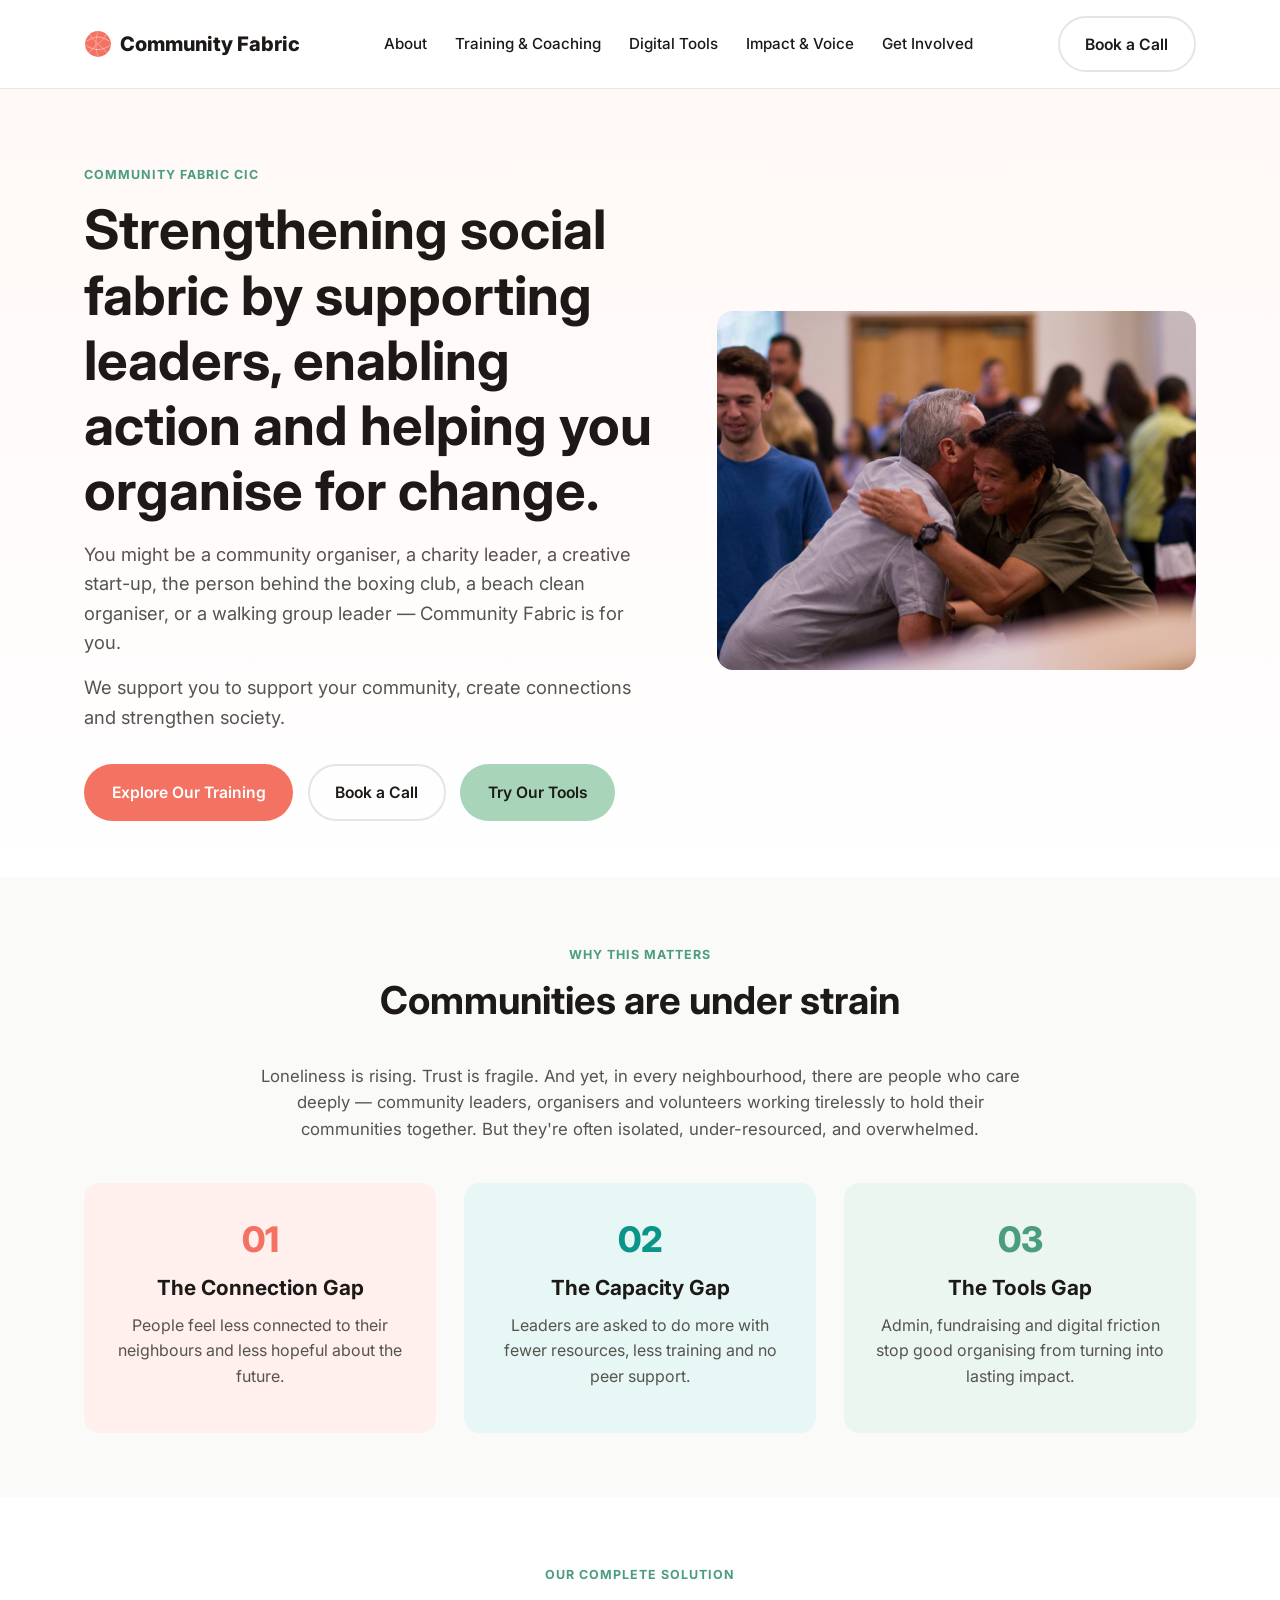
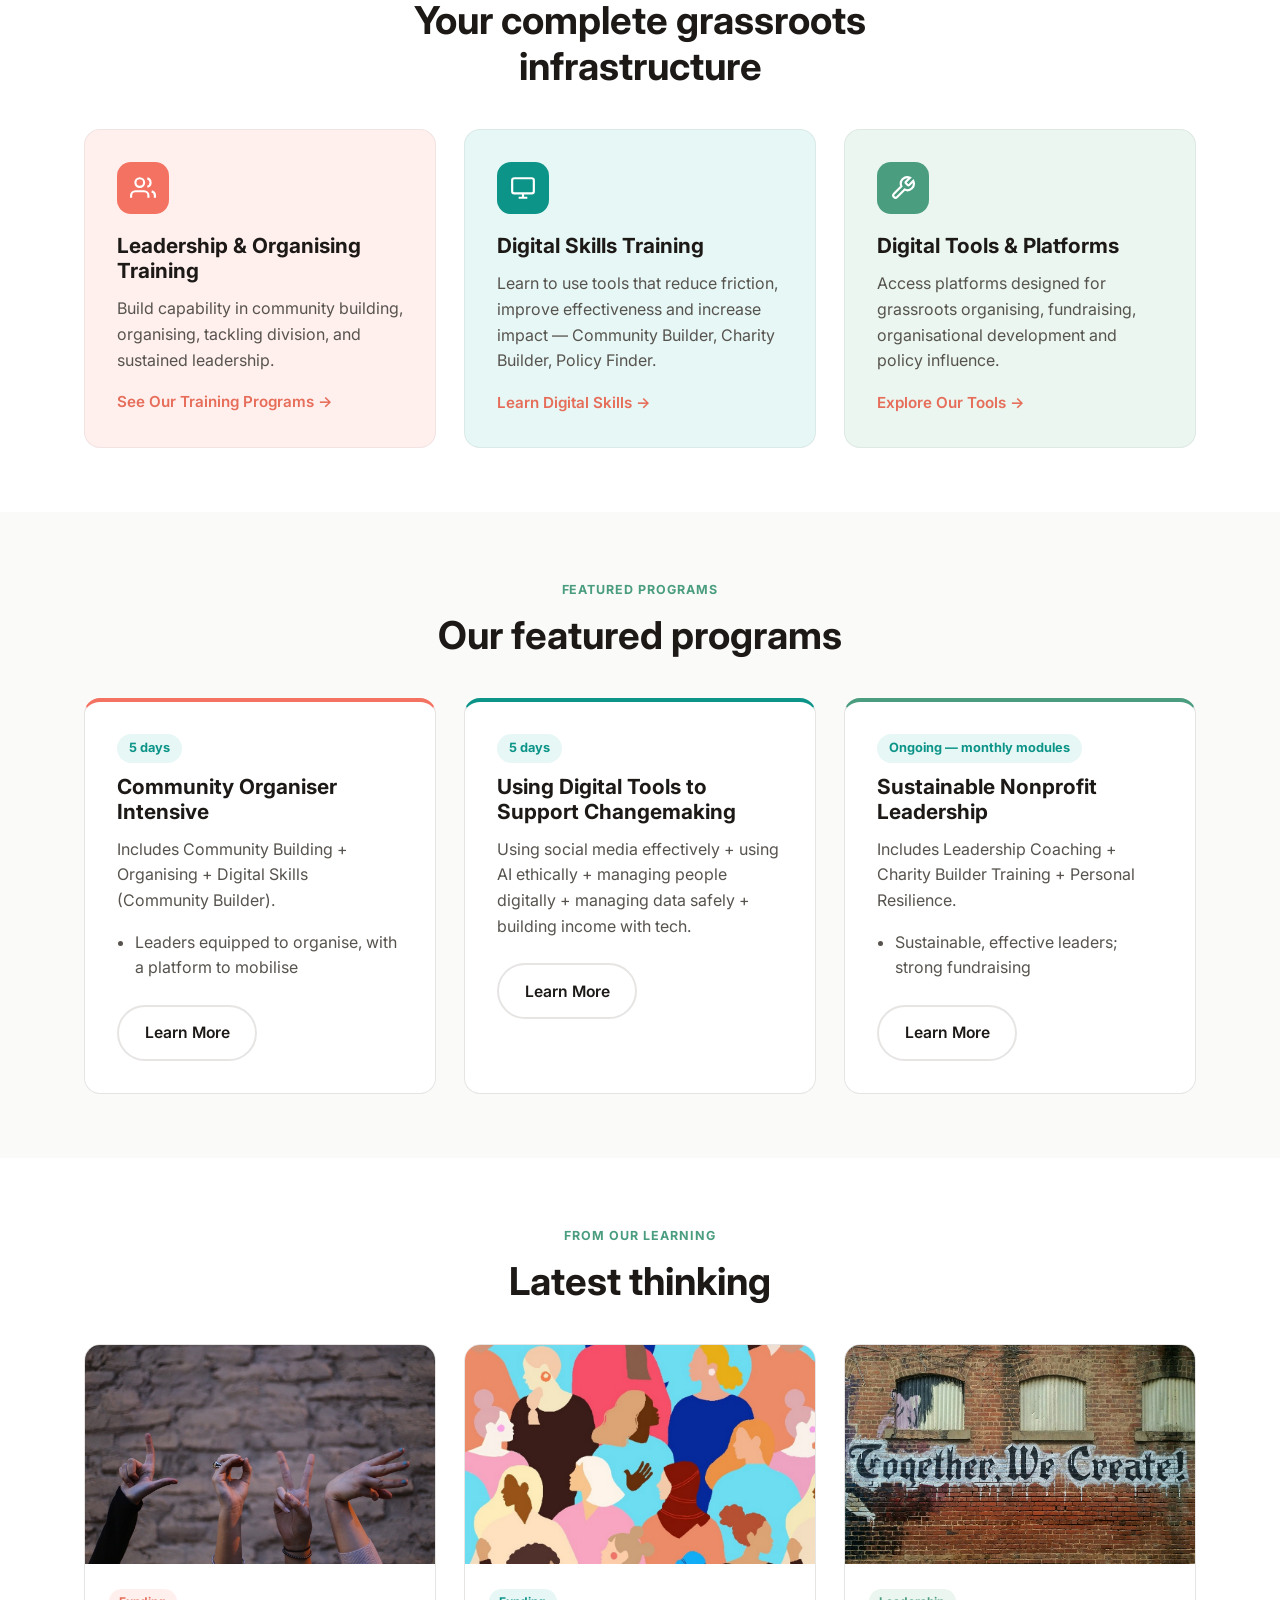
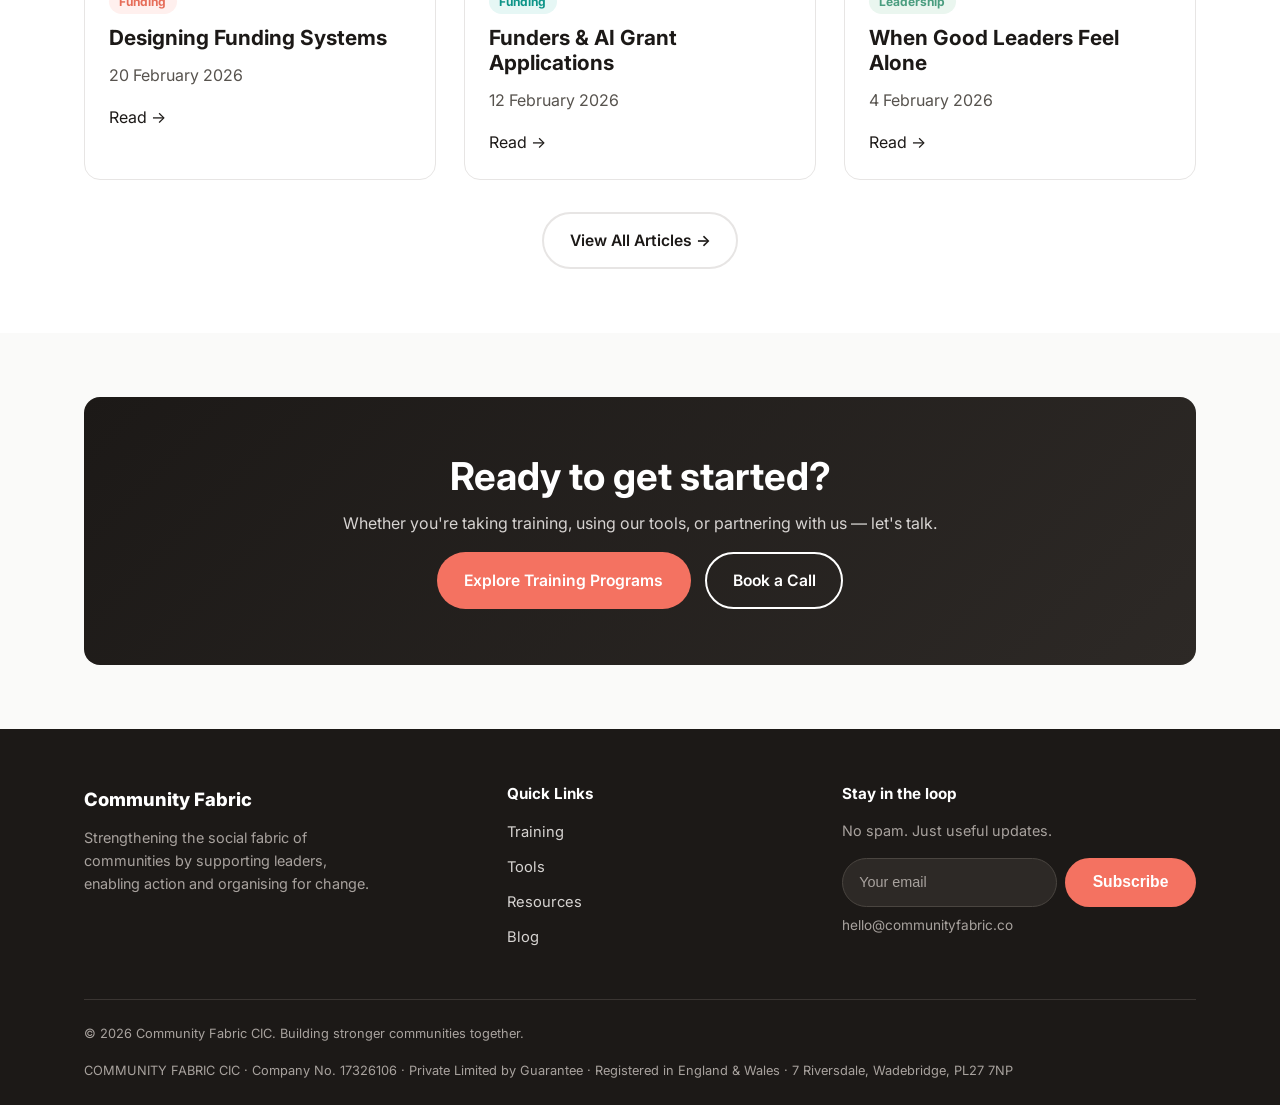
==== index.html @ 31de1415 "Address Jessie's feedback: colour, About page layout, correct CIC registration - Correct footer lega" ====
<!DOCTYPE html>
<html lang="en">
<head>
    <meta charset="UTF-8">
    <meta name="viewport" content="width=device-width, initial-scale=1.0">
    <title>Community Fabric CIC — Strengthening the Social Fabric of Communities</title>
    <meta name="description" content="Community Fabric CIC supports grassroots leaders through training, coaching, peer networks and digital tools — helping people organise, connect and lead lasting change.">
    <link rel="icon" type="image/png" href="favicon-96x96.png" sizes="96x96">
    <link rel="icon" type="image/svg+xml" href="favicon.svg">
    <link rel="apple-touch-icon" href="apple-touch-icon.png">
    <link rel="manifest" href="site.webmanifest">
    <link rel="preconnect" href="https://fonts.googleapis.com">
    <link href="https://fonts.googleapis.com/css2?family=Inter:wght@400;500;600;700;800&display=swap" rel="stylesheet">
    <link rel="stylesheet" href="styles.css">
</head>
<body>

<header class="site-header">
    <nav class="site-nav">
        <a href="index.html" class="logo"><img src="yarn-motif.svg" alt="" class="yarn-motif" style="width:28px;height:28px;">Community Fabric</a>
        <ul class="nav-links">
            <li><a href="about.html">About</a></li>
            <li><a href="training.html">Training &amp; Coaching</a></li>
            <li><a href="resources.html">Digital Tools</a></li>
            <li><a href="impact.html">Impact &amp; Voice</a></li>
            <li><a href="get-involved.html">Get Involved</a></li>
        </ul>
        <div class="nav-cta">
            <a href="get-involved.html#book-a-call" class="btn btn-secondary">Book a Call</a>
            <button class="hamburger" aria-label="Menu"><span></span><span></span><span></span></button>
        </div>
    </nav>
    <div class="mobile-menu">
        <a href="about.html">About</a>
        <a href="training.html">Training &amp; Coaching</a>
        <a href="resources.html">Digital Tools</a>
        <a href="impact.html">Impact &amp; Voice</a>
        <a href="get-involved.html">Get Involved</a>
        <a href="get-involved.html#book-a-call">Book a Call</a>
    </div>
</header>

<section class="hero">
    <div class="container hero-grid">
        <div>
            <span class="eyebrow">Community Fabric CIC</span>
            <h1>Strengthening social fabric by supporting leaders, enabling action and helping you organise for change.</h1>
            <p class="subhead">You might be a community organiser, a charity leader, a creative start-up, the person behind the boxing club, a beach clean organiser, or a walking group leader — Community Fabric is for you.</p>
            <p class="subhead">We support you to support your community, create connections and strengthen society.</p>
            <div class="cta-row mt-2">
                <a href="training.html" class="btn btn-primary">Explore Our Training</a>
                <a href="get-involved.html#book-a-call" class="btn btn-secondary">Book a Call</a>
                <a href="resources.html" class="btn btn-tertiary">Try Our Tools</a>
            </div>
        </div>
        <div class="hero-media">
            <img src="hero1.jpg" alt="Community leaders working together">
        </div>
    </div>
</section>

<section class="bg-tint">
    <div class="container">
        <div class="section-head">
            <span class="eyebrow">Why This Matters</span>
            <h2>Communities are under strain</h2>
        </div>
        <p style="max-width:70ch;margin:0 auto 2.5rem;text-align:center;font-size:1.05rem;">Loneliness is rising. Trust is fragile. And yet, in every neighbourhood, there are people who care deeply — community leaders, organisers and volunteers working tirelessly to hold their communities together. But they're often isolated, under-resourced, and overwhelmed.</p>
        <div class="grid-3">
            <div class="gap-card">
                <div class="gap-number">01</div>
                <h3>The Connection Gap</h3>
                <p>People feel less connected to their neighbours and less hopeful about the future.</p>
            </div>
            <div class="gap-card">
                <div class="gap-number">02</div>
                <h3>The Capacity Gap</h3>
                <p>Leaders are asked to do more with fewer resources, less training and no peer support.</p>
            </div>
            <div class="gap-card">
                <div class="gap-number">03</div>
                <h3>The Tools Gap</h3>
                <p>Admin, fundraising and digital friction stop good organising from turning into lasting impact.</p>
            </div>
        </div>
    </div>
</section>

<section>
    <div class="container">
        <div class="section-head">
            <span class="eyebrow">Our Complete Solution</span>
            <h2>Your complete grassroots infrastructure</h2>
        </div>
        <div class="grid-3">
            <a href="training.html" class="card">
                <div class="icon-badge coral">
                    <svg width="26" height="26" viewBox="0 0 24 24" fill="none" stroke="currentColor" stroke-width="2"><path d="M17 21v-2a4 4 0 0 0-4-4H5a4 4 0 0 0-4 4v2"/><circle cx="9" cy="7" r="4"/><path d="M23 21v-2a4 4 0 0 0-3-3.87"/><path d="M16 3.13a4 4 0 0 1 0 7.75"/></svg>
                </div>
                <h3>Leadership &amp; Organising Training</h3>
                <p>Build capability in community building, organising, tackling division, and sustained leadership.</p>
                <span class="card-link">See Our Training Programs →</span>
            </a>
            <a href="training.html#digital-skills" class="card">
                <div class="icon-badge teal">
                    <svg width="26" height="26" viewBox="0 0 24 24" fill="none" stroke="currentColor" stroke-width="2"><rect x="2" y="3" width="20" height="14" rx="2"/><path d="M8 21h8M12 17v4"/></svg>
                </div>
                <h3>Digital Skills Training</h3>
                <p>Learn to use tools that reduce friction, improve effectiveness and increase impact — Community Builder, Charity Builder, Policy Finder.</p>
                <span class="card-link">Learn Digital Skills →</span>
            </a>
            <a href="resources.html" class="card">
                <div class="icon-badge sage">
                    <svg width="26" height="26" viewBox="0 0 24 24" fill="none" stroke="currentColor" stroke-width="2"><path d="M14.7 6.3a1 1 0 0 0 0 1.4l1.6 1.6a1 1 0 0 0 1.4 0l3.77-3.77a6 6 0 0 1-7.94 7.94l-6.91 6.91a2.12 2.12 0 0 1-3-3l6.91-6.91a6 6 0 0 1 7.94-7.94l-3.76 3.76z"/></svg>
                </div>
                <h3>Digital Tools &amp; Platforms</h3>
                <p>Access platforms designed for grassroots organising, fundraising, organisational development and policy influence.</p>
                <span class="card-link">Explore Our Tools →</span>
            </a>
        </div>
    </div>
</section>

<section class="bg-tint">
    <div class="container">
        <div class="section-head">
            <span class="eyebrow">Featured Programs</span>
            <h2>Our featured programs</h2>
        </div>
        <div class="grid-3">
            <div class="program-card">
                <span class="duration">5 days</span>
                <h3>Community Organiser Intensive</h3>
                <p>Includes Community Building + Organising + Digital Skills (Community Builder).</p>
                <ul>
                    <li>Leaders equipped to organise, with a platform to mobilise</li>
                </ul>
                <a href="training.html" class="btn btn-secondary" style="margin-top:0.5rem;">Learn More</a>
            </div>
            <div class="program-card">
                <span class="duration">5 days</span>
                <h3>Using Digital Tools to Support Changemaking</h3>
                <p>Using social media effectively + using AI ethically + managing people digitally + managing data safely + building income with tech.</p>
                <a href="training.html#digital-skills" class="btn btn-secondary" style="margin-top:0.5rem;">Learn More</a>
            </div>
            <div class="program-card">
                <span class="duration">Ongoing — monthly modules</span>
                <h3>Sustainable Nonprofit Leadership</h3>
                <p>Includes Leadership Coaching + Charity Builder Training + Personal Resilience.</p>
                <ul>
                    <li>Sustainable, effective leaders; strong fundraising</li>
                </ul>
                <a href="training.html" class="btn btn-secondary" style="margin-top:0.5rem;">Learn More</a>
            </div>
        </div>
    </div>
</section>

<section>
    <div class="container">
        <div class="section-head">
            <span class="eyebrow">From Our Learning</span>
            <h2>Latest thinking</h2>
        </div>
        <div class="grid-3" id="latest-posts">
            <a href="blog/designing-funding-systems.html" class="post-card">
                <div class="post-card-thumb"><img src="comm10.jpg" alt=""></div>
                <div class="post-card-body">
                    <span class="post-card-tag">Funding</span>
                    <h3>Designing Funding Systems</h3>
                    <p>20 February 2026</p>
                    <span class="card-link">Read →</span>
                </div>
            </a>
            <a href="blog/funders-ai-grant-applications.html" class="post-card">
                <div class="post-card-thumb"><img src="comm9.jpg" alt=""></div>
                <div class="post-card-body">
                    <span class="post-card-tag teal">Funding</span>
                    <h3>Funders &amp; AI Grant Applications</h3>
                    <p>12 February 2026</p>
                    <span class="card-link">Read →</span>
                </div>
            </a>
            <a href="blog/when-good-leaders-feel-alone.html" class="post-card">
                <div class="post-card-thumb"><img src="comm7.jpg" alt=""></div>
                <div class="post-card-body">
                    <span class="post-card-tag sage">Leadership</span>
                    <h3>When Good Leaders Feel Alone</h3>
                    <p>4 February 2026</p>
                    <span class="card-link">Read →</span>
                </div>
            </a>
        </div>
        <div class="text-center mt-2">
            <a href="blog.html" class="btn btn-secondary">View All Articles →</a>
        </div>
    </div>
</section>

<section class="bg-tint">
    <div class="container">
        <div class="cta-banner">
            <h2>Ready to get started?</h2>
            <p>Whether you're taking training, using our tools, or partnering with us — let's talk.</p>
            <div class="cta-row">
                <a href="training.html" class="btn btn-primary">Explore Training Programs</a>
                <a href="get-involved.html#book-a-call" class="btn btn-secondary" style="border-color:#fff;color:#fff;">Book a Call</a>
            </div>
        </div>
    </div>
</section>

<footer class="site-footer">
    <div class="container">
        <div class="footer-grid">
            <div>
                <div class="footer-logo">Community Fabric</div>
                <p style="color:#a8a29e;font-size:0.9rem;max-width:32ch;">Strengthening the social fabric of communities by supporting leaders, enabling action and organising for change.</p>
            </div>
            <div>
                <h4>Quick Links</h4>
                <ul>
                    <li><a href="training.html">Training</a></li>
                    <li><a href="resources.html">Tools</a></li>
                    <li><a href="resources.html#guides">Resources</a></li>
                    <li><a href="blog.html">Blog</a></li>
                </ul>
            </div>
            <div>
                <h4>Stay in the loop</h4>
                <p style="color:#a8a29e;font-size:0.9rem;">No spam. Just useful updates.</p>
                <form class="newsletter-form" action="https://formspree.io/f/mpqjjjvd" method="POST">
                    <input type="email" name="email" placeholder="Your email" required>
                    <button type="submit" class="btn btn-primary">Subscribe</button>
                </form>
                <p class="form-success">Thanks — you're on the list.</p>
                <p style="color:#a8a29e;font-size:0.85rem;">hello@communityfabric.co</p>
            </div>
        </div>
        <div class="footer-bottom">
            <span>© 2026 Community Fabric CIC. Building stronger communities together.</span>
            <span>COMMUNITY FABRIC CIC · Company No. 17326106 · Private Limited by Guarantee · Registered in England &amp; Wales · 7 Riversdale, Wadebridge, PL27 7NP</span>
        </div>
    </div>
</footer>

<script src="site.js"></script>
</body>
</html>
---- styles.css ----
/* Community Fabric CIC — shared design system */

:root {
    --coral: #F47261;
    --coral-dark: #e66d59;
    --sage-green: #a8d5ba;
    --sage-dark: #4a9d7f;
    --teal: #0d9488;
    --stone-50: #fafaf9;
    --stone-200: #e7e5e4;
    --stone-600: #57534e;
    --stone-900: #1c1917;

    --font-heading: 'Inter', -apple-system, BlinkMacSystemFont, sans-serif;
    --font-body: 'Inter', -apple-system, BlinkMacSystemFont, sans-serif;

    --container-width: 1160px;
    --radius: 16px;
    --radius-sm: 10px;
}

* { box-sizing: border-box; }

html { scroll-behavior: smooth; overflow-x: hidden; width: 100%; }

body {
    margin: 0;
    font-family: var(--font-body);
    color: var(--stone-900);
    background: #ffffff;
    line-height: 1.6;
    font-size: 1rem;
    -webkit-font-smoothing: antialiased;
    overflow-x: hidden;
    width: 100%;
}

h1, h2, h3, h4 {
    font-family: var(--font-heading);
    line-height: 1.2;
    margin: 0 0 0.75rem;
    font-weight: 700;
}

h1 { font-size: clamp(2.2rem, 5vw, 3.4rem); }
h2 { font-size: clamp(1.7rem, 3.5vw, 2.4rem); }
h3 { font-size: 1.3rem; }

p { margin: 0 0 1rem; color: var(--stone-600); }

a { color: var(--coral-dark); }

img { max-width: 100%; display: block; }

.container {
    max-width: var(--container-width);
    margin: 0 auto;
    padding: 0 1.5rem;
}

.eyebrow {
    display: inline-block;
    text-transform: uppercase;
    letter-spacing: 0.08em;
    font-size: 0.78rem;
    font-weight: 700;
    color: var(--sage-dark);
    margin-bottom: 0.75rem;
}

/* Buttons */
.btn {
    display: inline-flex;
    align-items: center;
    justify-content: center;
    gap: 0.4rem;
    padding: 0.85rem 1.6rem;
    border-radius: 9999px;
    font-weight: 600;
    font-size: 0.98rem;
    text-decoration: none;
    border: 2px solid transparent;
    cursor: pointer;
    transition: transform 0.15s ease, box-shadow 0.15s ease, background 0.15s ease;
}
.btn:hover { transform: translateY(-1px); }
.btn-primary { background: var(--coral); color: #fff; }
.btn-primary:hover { background: var(--coral-dark); }
.btn-secondary { background: transparent; color: var(--stone-900); border-color: var(--stone-200); }
.btn-secondary:hover { border-color: var(--stone-900); }
.btn-tertiary { background: var(--sage-green); color: var(--stone-900); }
.btn-tertiary:hover { background: var(--sage-dark); color: #fff; }
.cta-row { display: flex; flex-wrap: wrap; gap: 0.9rem; }

/* Nav */
header.site-header {
    position: sticky;
    top: 0;
    z-index: 100;
    background: rgba(255,255,255,0.92);
    backdrop-filter: blur(8px);
    border-bottom: 1px solid var(--stone-200);
}
nav.site-nav {
    max-width: var(--container-width);
    margin: 0 auto;
    padding: 1rem 1.5rem;
    display: flex;
    align-items: center;
    justify-content: space-between;
    gap: 1rem;
}
.logo {
    font-weight: 800;
    font-size: 1.25rem;
    text-decoration: none;
    color: var(--stone-900);
    display: flex;
    align-items: center;
    gap: 0.5rem;
}
.logo .yarn-dot { color: var(--coral); }
.nav-links {
    list-style: none;
    display: flex;
    align-items: center;
    gap: 1.75rem;
    margin: 0;
    padding: 0;
}
.nav-links a {
    color: var(--stone-900);
    text-decoration: none;
    font-weight: 500;
    font-size: 0.95rem;
}
.nav-links a:hover, .nav-links a.active { color: var(--coral-dark); }
.nav-cta { display: flex; align-items: center; gap: 0.75rem; }
.hamburger {
    display: none;
    flex-direction: column;
    gap: 4px;
    background: none;
    border: none;
    cursor: pointer;
    padding: 0.4rem;
}
.hamburger span { width: 22px; height: 2px; background: var(--stone-900); border-radius: 2px; }

.mobile-menu {
    display: none;
    flex-direction: column;
    gap: 0.25rem;
    padding: 0.5rem 1.5rem 1.25rem;
    border-top: 1px solid var(--stone-200);
}
.mobile-menu a {
    color: var(--stone-900);
    text-decoration: none;
    font-weight: 500;
    padding: 0.7rem 0;
    border-bottom: 1px solid var(--stone-200);
}
.mobile-menu.open { display: flex; }

@media (max-width: 860px) {
    .nav-links, .nav-cta .btn-secondary { display: none; }
    .hamburger { display: flex; }
}

/* Hero */
.hero {
    padding: 4.5rem 0 3.5rem;
    background: linear-gradient(180deg, #fff8f6 0%, #ffffff 100%);
    position: relative;
    overflow: hidden;
}
.hero-grid {
    display: grid;
    grid-template-columns: 1.1fr 0.9fr;
    gap: 3rem;
    align-items: center;
}
.hero h1 { margin-bottom: 1rem; }
.hero .subhead { font-size: 1.15rem; max-width: 46ch; }
.hero-media {
    position: relative;
    border-radius: var(--radius);
    overflow: hidden;
    aspect-ratio: 4/3;
}
.hero-media img { width: 100%; height: 100%; object-fit: cover; }

@media (max-width: 900px) {
    .hero-grid { grid-template-columns: 1fr; }
    .hero-media { order: -1; }
}

/* Yarn motif (stand-in illustration until a real logo asset is supplied) */
.yarn-motif {
    width: 56px;
    height: 56px;
    flex-shrink: 0;
}
.yarn-divider {
    display: flex;
    justify-content: center;
    margin: 0.5rem 0 2rem;
    opacity: 0.6;
}

/* Section rhythm */
section { padding: 4rem 0; }
.section-head { max-width: 640px; margin: 0 auto 2.5rem; text-align: center; }
.section-head.left { margin: 0 0 2.5rem; text-align: left; }
.bg-tint { background: var(--stone-50); }

/* Card grids */
.grid-3 {
    display: grid;
    grid-template-columns: repeat(3, 1fr);
    gap: 1.75rem;
}
@media (max-width: 860px) {
    .grid-3 { grid-template-columns: 1fr; }
}

.card {
    background: #fff;
    border: 1px solid rgba(28,25,23,0.06);
    border-radius: var(--radius);
    padding: 2rem;
    text-decoration: none;
    color: inherit;
    display: block;
    transition: box-shadow 0.15s ease, transform 0.15s ease;
}
.card:hover { box-shadow: 0 12px 30px rgba(28,25,23,0.1); transform: translateY(-2px); }
.card:nth-child(3n+1) { background: #fff0ee; }
.card:nth-child(3n+2) { background: #e6f7f5; }
.card:nth-child(3n) { background: #eaf6ef; }
.card .icon-badge {
    width: 52px;
    height: 52px;
    border-radius: 14px;
    display: flex;
    align-items: center;
    justify-content: center;
    margin-bottom: 1.25rem;
}
.card .card-link { color: var(--coral-dark); font-weight: 600; font-size: 0.95rem; }

.icon-badge.coral { background: var(--coral); color: #fff; }
.icon-badge.teal { background: var(--teal); color: #fff; }
.icon-badge.sage { background: var(--sage-dark); color: #fff; }

/* Problem statement gaps */
.gap-card {
    text-align: center;
    padding: 1.75rem 1.5rem;
    border-radius: var(--radius);
}
.gap-card:nth-child(3n+1) { background: #fff0ee; }
.gap-card:nth-child(3n+2) { background: #e6f7f5; }
.gap-card:nth-child(3n) { background: #eaf6ef; }
.gap-card .gap-number {
    font-family: var(--font-heading);
    font-size: 2.2rem;
    font-weight: 800;
    color: var(--coral);
    margin-bottom: 0.5rem;
}
.gap-card:nth-child(3n+2) .gap-number { color: var(--teal); }
.gap-card:nth-child(3n) .gap-number { color: var(--sage-dark); }

/* Program cards */
.program-card {
    background: #fff;
    border-radius: var(--radius);
    padding: 2rem;
    border: 1px solid var(--stone-200);
    border-top: 4px solid var(--coral);
}
.program-card:nth-child(3n+2) { border-top-color: var(--teal); }
.program-card:nth-child(3n) { border-top-color: var(--sage-dark); }
.program-card .duration {
    display: inline-block;
    font-size: 0.8rem;
    font-weight: 700;
    color: var(--teal);
    background: #e6f7f5;
    padding: 0.25rem 0.75rem;
    border-radius: 9999px;
    margin-bottom: 0.75rem;
}
.program-card ul { padding-left: 1.1rem; color: var(--stone-600); }

/* Blog cards */
.post-card {
    display: block;
    text-decoration: none;
    color: inherit;
    border-radius: var(--radius);
    overflow: hidden;
    border: 1px solid var(--stone-200);
    background: #fff;
}
.post-card-thumb { aspect-ratio: 16/10; overflow: hidden; }
.post-card-thumb img { width: 100%; height: 100%; object-fit: cover; }
.post-card-body { padding: 1.5rem; }
.post-card-tag {
    display: inline-block;
    font-size: 0.75rem;
    font-weight: 700;
    padding: 0.2rem 0.65rem;
    border-radius: 9999px;
    margin-bottom: 0.75rem;
    background: #fff0ee;
    color: var(--coral-dark);
}
.post-card-tag.teal { background: #e6f7f5; color: var(--teal); }
.post-card-tag.sage { background: #eaf6ef; color: var(--sage-dark); }
.post-card-meta { font-size: 0.85rem; color: var(--stone-600); margin-top: 1rem; }

/* CTA banner */
.cta-banner {
    background: linear-gradient(135deg, var(--stone-900), #2d2926);
    color: #fff;
    border-radius: var(--radius);
    padding: 3.5rem 2.5rem;
    text-align: center;
}
.cta-banner h2 { color: #fff; }
.cta-banner p { color: #d6d3d1; }
.cta-banner .cta-row { justify-content: center; }

/* Footer */
footer.site-footer {
    background: var(--stone-900);
    color: #d6d3d1;
    padding: 3.5rem 0 1.5rem;
}
.footer-grid {
    display: grid;
    grid-template-columns: 1.3fr 1fr 1.2fr;
    gap: 2.5rem;
    padding-bottom: 2.5rem;
    border-bottom: 1px solid #3a3532;
}
.footer-grid h4 { color: #fff; font-size: 0.95rem; margin-bottom: 1rem; }
.footer-grid ul { list-style: none; padding: 0; margin: 0; }
.footer-grid li { margin-bottom: 0.6rem; }
.footer-grid a { color: #d6d3d1; text-decoration: none; font-size: 0.92rem; }
.footer-grid a:hover { color: #fff; }
.footer-logo { font-weight: 800; font-size: 1.15rem; color: #fff; margin-bottom: 0.75rem; }
.newsletter-form { display: flex; flex-wrap: wrap; gap: 0.5rem; margin: 1rem 0 0.5rem; }
.newsletter-form input {
    flex: 1 1 160px;
    min-width: 0;
    padding: 0.7rem 1rem;
    border-radius: 9999px;
    border: 1px solid #4a4540;
    background: #2d2926;
    color: #fff;
    font-size: 0.9rem;
}
.newsletter-form button { flex-shrink: 0; }
.newsletter-form input::placeholder { color: #a8a29e; }
.newsletter-note { font-size: 0.8rem; color: #a8a29e; }
.footer-bottom {
    padding-top: 1.5rem;
    display: flex;
    flex-wrap: wrap;
    justify-content: space-between;
    gap: 1rem;
    font-size: 0.8rem;
    color: #a8a29e;
}
@media (max-width: 760px) {
    .footer-grid { grid-template-columns: 1fr; }
}

/* Coming soon */
.coming-soon-badge {
    display: inline-block;
    font-size: 0.75rem;
    font-weight: 700;
    text-transform: uppercase;
    letter-spacing: 0.05em;
    background: var(--stone-200);
    color: var(--stone-600);
    padding: 0.3rem 0.75rem;
    border-radius: 9999px;
    margin-bottom: 1rem;
}

/* Forms */
.form-field { margin-bottom: 1rem; }
.form-field label { display: block; font-weight: 600; margin-bottom: 0.4rem; font-size: 0.9rem; }
.form-field input, .form-field textarea {
    width: 100%;
    padding: 0.8rem 1rem;
    border-radius: var(--radius-sm);
    border: 1px solid var(--stone-200);
    font-family: var(--font-body);
    font-size: 1rem;
}
.form-field textarea { min-height: 140px; resize: vertical; }
.form-success { display: none; color: var(--sage-dark); font-weight: 600; }

/* Avatar placeholder (used when no real photo exists yet) */
.avatar-placeholder {
    width: 100%;
    aspect-ratio: 1;
    border-radius: 50%;
    display: flex;
    align-items: center;
    justify-content: center;
    font-family: var(--font-heading);
    font-weight: 800;
    font-size: 2.5rem;
    color: #fff;
    background: linear-gradient(135deg, var(--sage-dark), var(--teal));
}

.team-photo, .avatar-placeholder { width: 140px; height: 140px; margin: 0 auto 1.25rem; }
.team-photo img { width: 100%; height: 100%; object-fit: cover; border-radius: 50%; }
.team-card { text-align: center; }

/* Flip values cards (reused from prior about page) */
.flip-card { perspective: 1000px; height: 100px; cursor: pointer; }
.flip-card-inner {
    position: relative;
    width: 100%;
    height: 100%;
    transition: transform 0.5s;
    transform-style: preserve-3d;
}
.flip-card.flipped .flip-card-inner { transform: rotateY(180deg); }
.flip-card-front, .flip-card-back {
    position: absolute;
    inset: 0;
    backface-visibility: hidden;
    border-radius: var(--radius);
    display: flex;
    align-items: center;
    justify-content: center;
    text-align: center;
    padding: 1.25rem;
}
.flip-card-front { border: 1px solid rgba(28,25,23,0.06); box-shadow: 0 2px 10px rgba(28,25,23,0.06); font-weight: 700; font-size: 1.15rem; color: var(--stone-900); }
.flip-card-back { color: #fff; transform: rotateY(180deg); font-size: 0.9rem; }

.flip-card:nth-child(3n+1) .flip-card-front { background: #fff0ee; }
.flip-card:nth-child(3n+1) .flip-card-back { background: var(--coral); }
.flip-card:nth-child(3n+2) .flip-card-front { background: #e6f7f5; }
.flip-card:nth-child(3n+2) .flip-card-back { background: var(--teal); }
.flip-card:nth-child(3n) .flip-card-front { background: #eaf6ef; }
.flip-card:nth-child(3n) .flip-card-back { background: var(--sage-dark); }

.breadcrumb { font-size: 0.85rem; color: var(--stone-600); margin-bottom: 1rem; }
.breadcrumb a { color: var(--stone-600); }

/* Utility */
.text-center { text-align: center; }
.mt-2 { margin-top: 2rem; }
.small-note { font-size: 0.85rem; color: var(--stone-600); }
.section-compact { padding: 2.5rem 0; }
.text-block { max-width: 700px; margin: 0; }
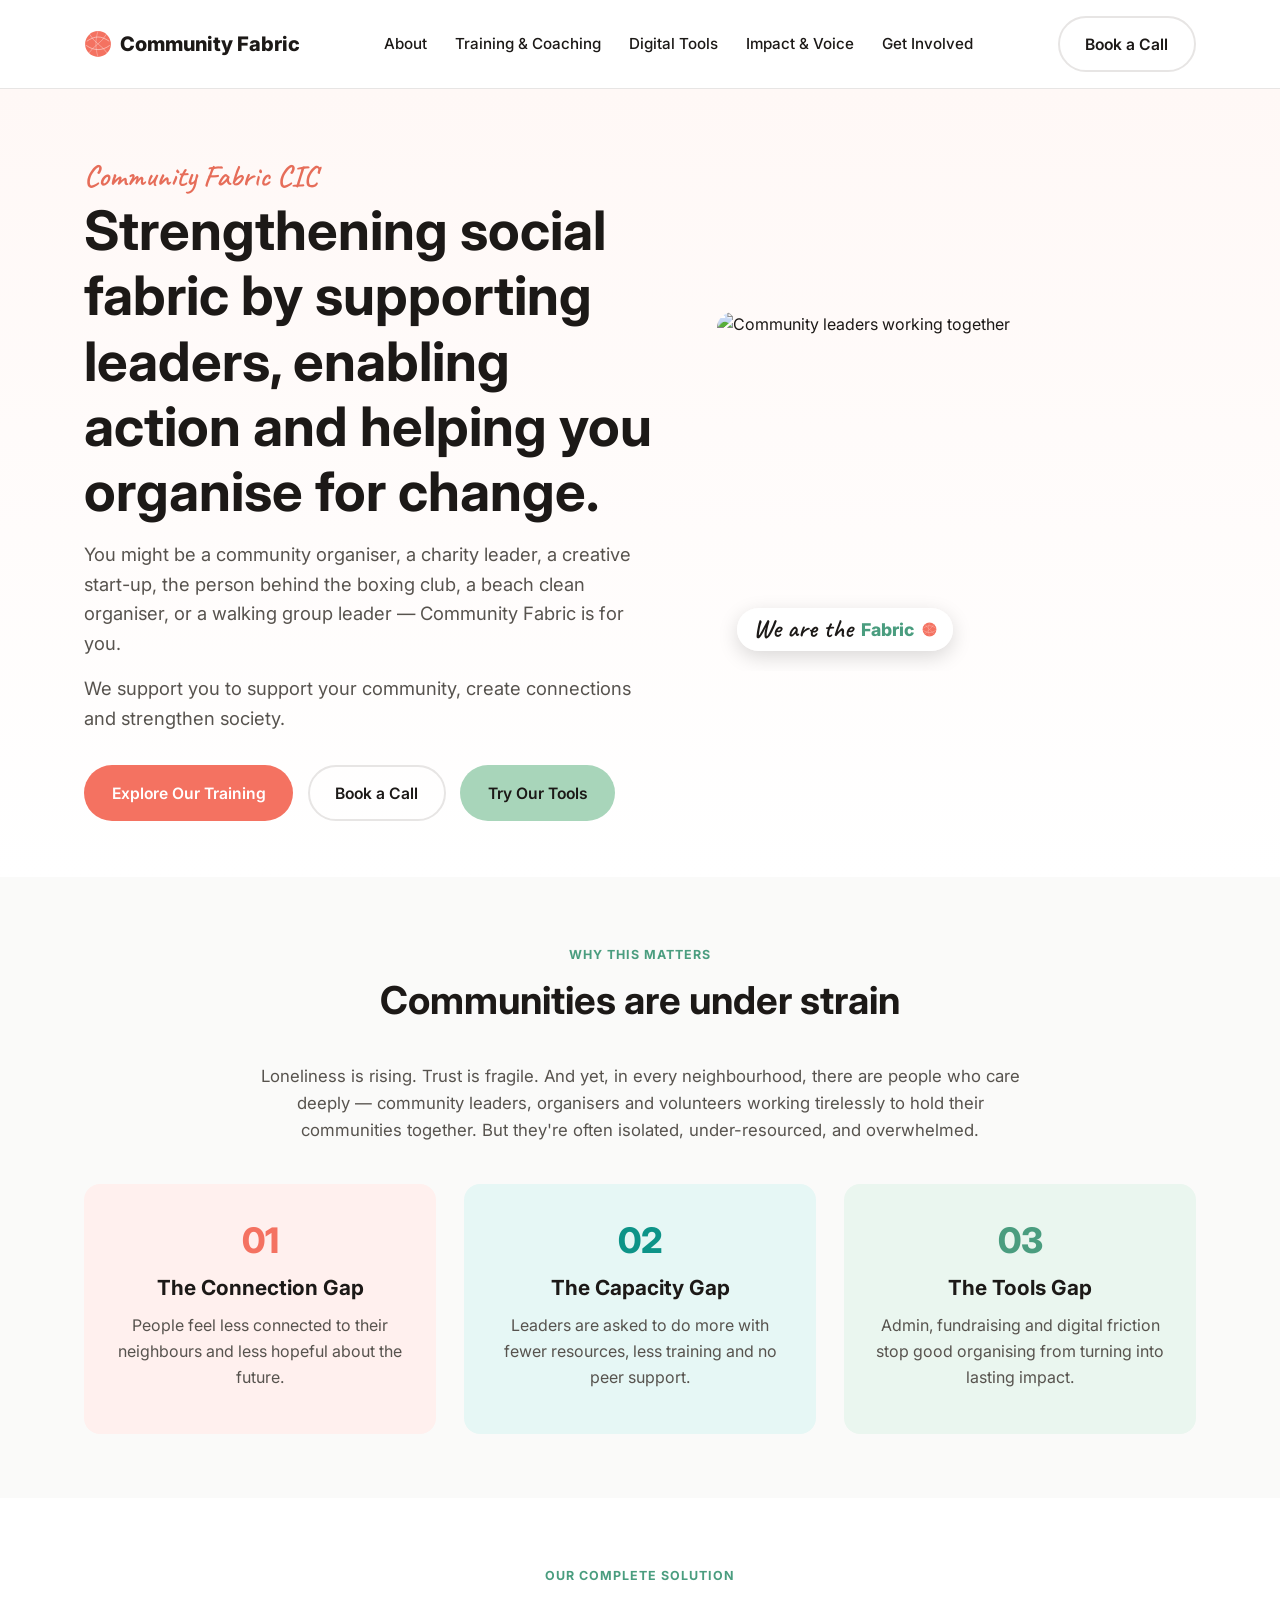
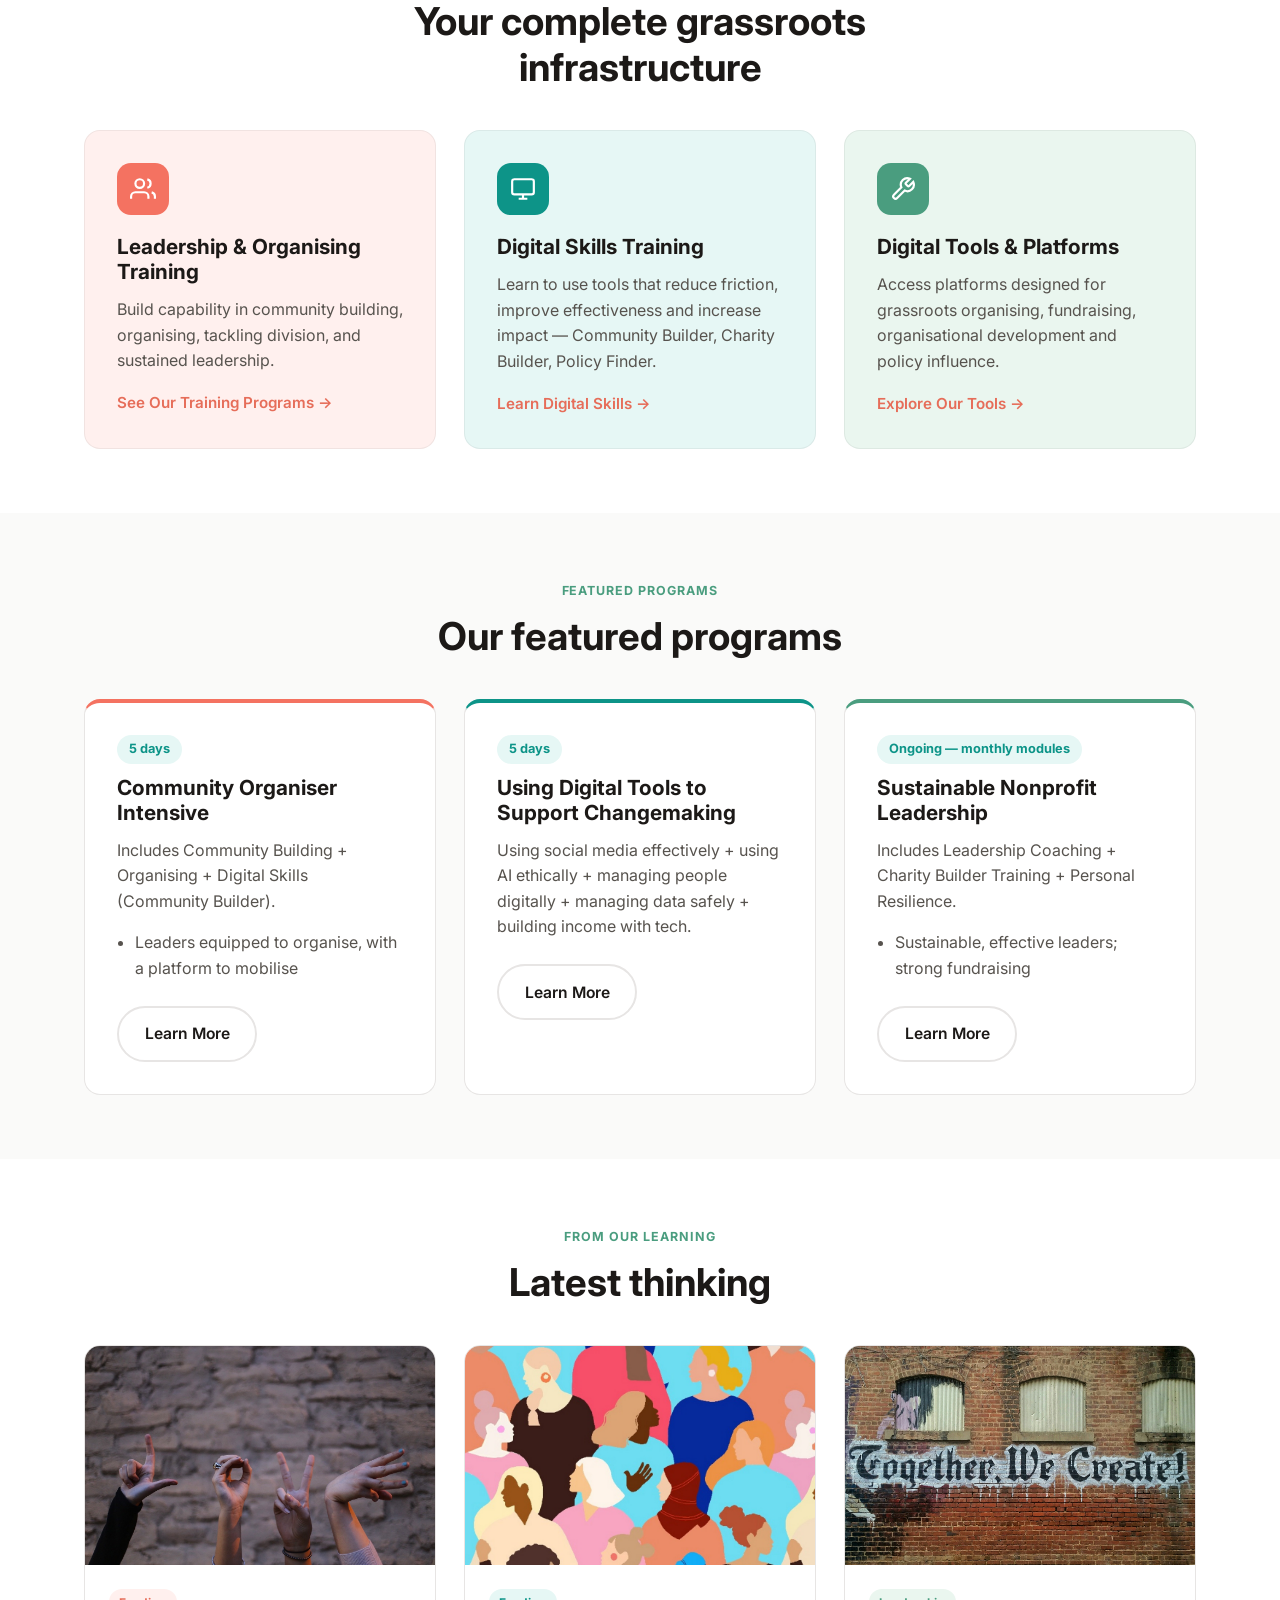
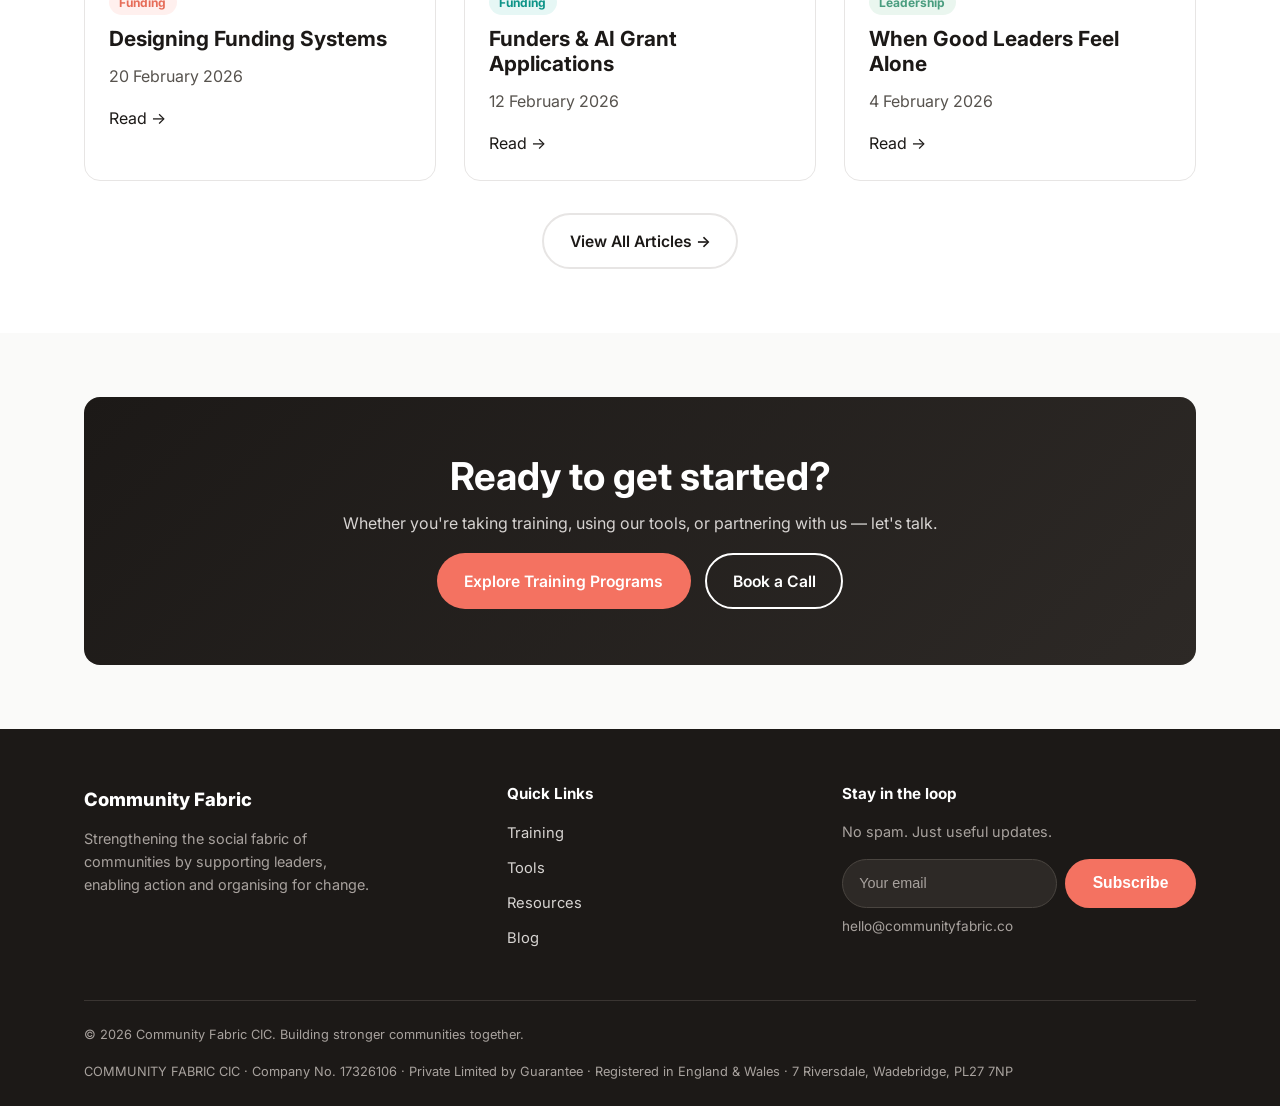
==== commit 6eeab93c: "Restore humanness: header photos on every page, handwritten accents, alignment fix - Bring back the " ====
--- a/index.html
+++ b/index.html
@@ -10,7 +10,7 @@
     <link rel="apple-touch-icon" href="apple-touch-icon.png">
     <link rel="manifest" href="site.webmanifest">
     <link rel="preconnect" href="https://fonts.googleapis.com">
-    <link href="https://fonts.googleapis.com/css2?family=Inter:wght@400;500;600;700;800&display=swap" rel="stylesheet">
+    <link href="https://fonts.googleapis.com/css2?family=Inter:wght@400;500;600;700;800&family=Caveat:wght@500;600;700&display=swap" rel="stylesheet">
     <link rel="stylesheet" href="styles.css">
 </head>
 <body>
@@ -43,7 +43,7 @@
 <section class="hero">
     <div class="container hero-grid">
         <div>
-            <span class="eyebrow">Community Fabric CIC</span>
+            <span class="script-tag">Community Fabric CIC</span>
             <h1>Strengthening social fabric by supporting leaders, enabling action and helping you organise for change.</h1>
             <p class="subhead">You might be a community organiser, a charity leader, a creative start-up, the person behind the boxing club, a beach clean organiser, or a walking group leader — Community Fabric is for you.</p>
             <p class="subhead">We support you to support your community, create connections and strengthen society.</p>
@@ -53,8 +53,13 @@
                 <a href="resources.html" class="btn btn-tertiary">Try Our Tools</a>
             </div>
         </div>
-        <div class="hero-media">
-            <img src="hero1.jpg" alt="Community leaders working together">
+        <div class="hero-media" style="position:relative;">
+            <img src="app-header.jpg" alt="Community leaders working together">
+            <div class="fabric-lockup" style="position:absolute;left:1.25rem;bottom:1.25rem;background:rgba(255,255,255,0.92);padding:0.5rem 1rem;border-radius:9999px;box-shadow:0 6px 20px rgba(0,0,0,0.15);font-size:1.1rem;">
+                <span class="script-part">We are the</span>
+                <span class="bold-part">Fabric</span>
+                <img src="yarn-motif.svg" alt="" class="yarn-motif">
+            </div>
         </div>
     </div>
 </section>
--- a/styles.css
+++ b/styles.css
@@ -68,6 +68,37 @@
     margin-bottom: 0.75rem;
 }
 
+/* Handwritten accent (Caveat) — the "human" touch the old site had */
+.script-tag {
+    display: block;
+    font-family: 'Caveat', cursive;
+    font-size: 1.9rem;
+    font-weight: 600;
+    color: var(--coral-dark);
+    margin-bottom: 0.4rem;
+    line-height: 1;
+}
+
+/* "We are the Fabric" wordmark lockup — recreated crisp (no baked-in photo) */
+.fabric-lockup {
+    display: inline-flex;
+    align-items: center;
+    gap: 0.5rem;
+    line-height: 1;
+}
+.fabric-lockup .script-part {
+    font-family: 'Caveat', cursive;
+    font-weight: 600;
+    font-size: 1.5em;
+    color: var(--stone-900);
+}
+.fabric-lockup .bold-part {
+    font-family: var(--font-heading);
+    font-weight: 800;
+    color: var(--sage-dark);
+}
+.fabric-lockup .yarn-motif { width: 0.85em; height: 0.85em; }
+
 /* Buttons */
 .btn {
     display: inline-flex;
@@ -194,6 +225,30 @@
 @media (max-width: 900px) {
     .hero-grid { grid-template-columns: 1fr; }
     .hero-media { order: -1; }
+}
+
+/* Full-bleed photo header — used on inner pages for a more human, editorial feel */
+.photo-header {
+    position: relative;
+    min-height: 340px;
+    display: flex;
+    align-items: flex-end;
+    background-size: cover;
+    background-position: center;
+    overflow: hidden;
+}
+.photo-header::before {
+    content: '';
+    position: absolute;
+    inset: 0;
+    background: linear-gradient(180deg, rgba(28,25,23,0.15) 0%, rgba(28,25,23,0.72) 100%);
+}
+.photo-header .container { position: relative; width: 100%; padding-bottom: 2.5rem; padding-top: 2.5rem; }
+.photo-header .script-tag { color: #fff; }
+.photo-header h1 { color: #fff; margin-bottom: 0.5rem; }
+.photo-header .subhead { color: rgba(255,255,255,0.88); max-width: 56ch; }
+@media (max-width: 640px) {
+    .photo-header { min-height: 280px; }
 }
 
 /* Yarn motif (stand-in illustration until a real logo asset is supplied) */
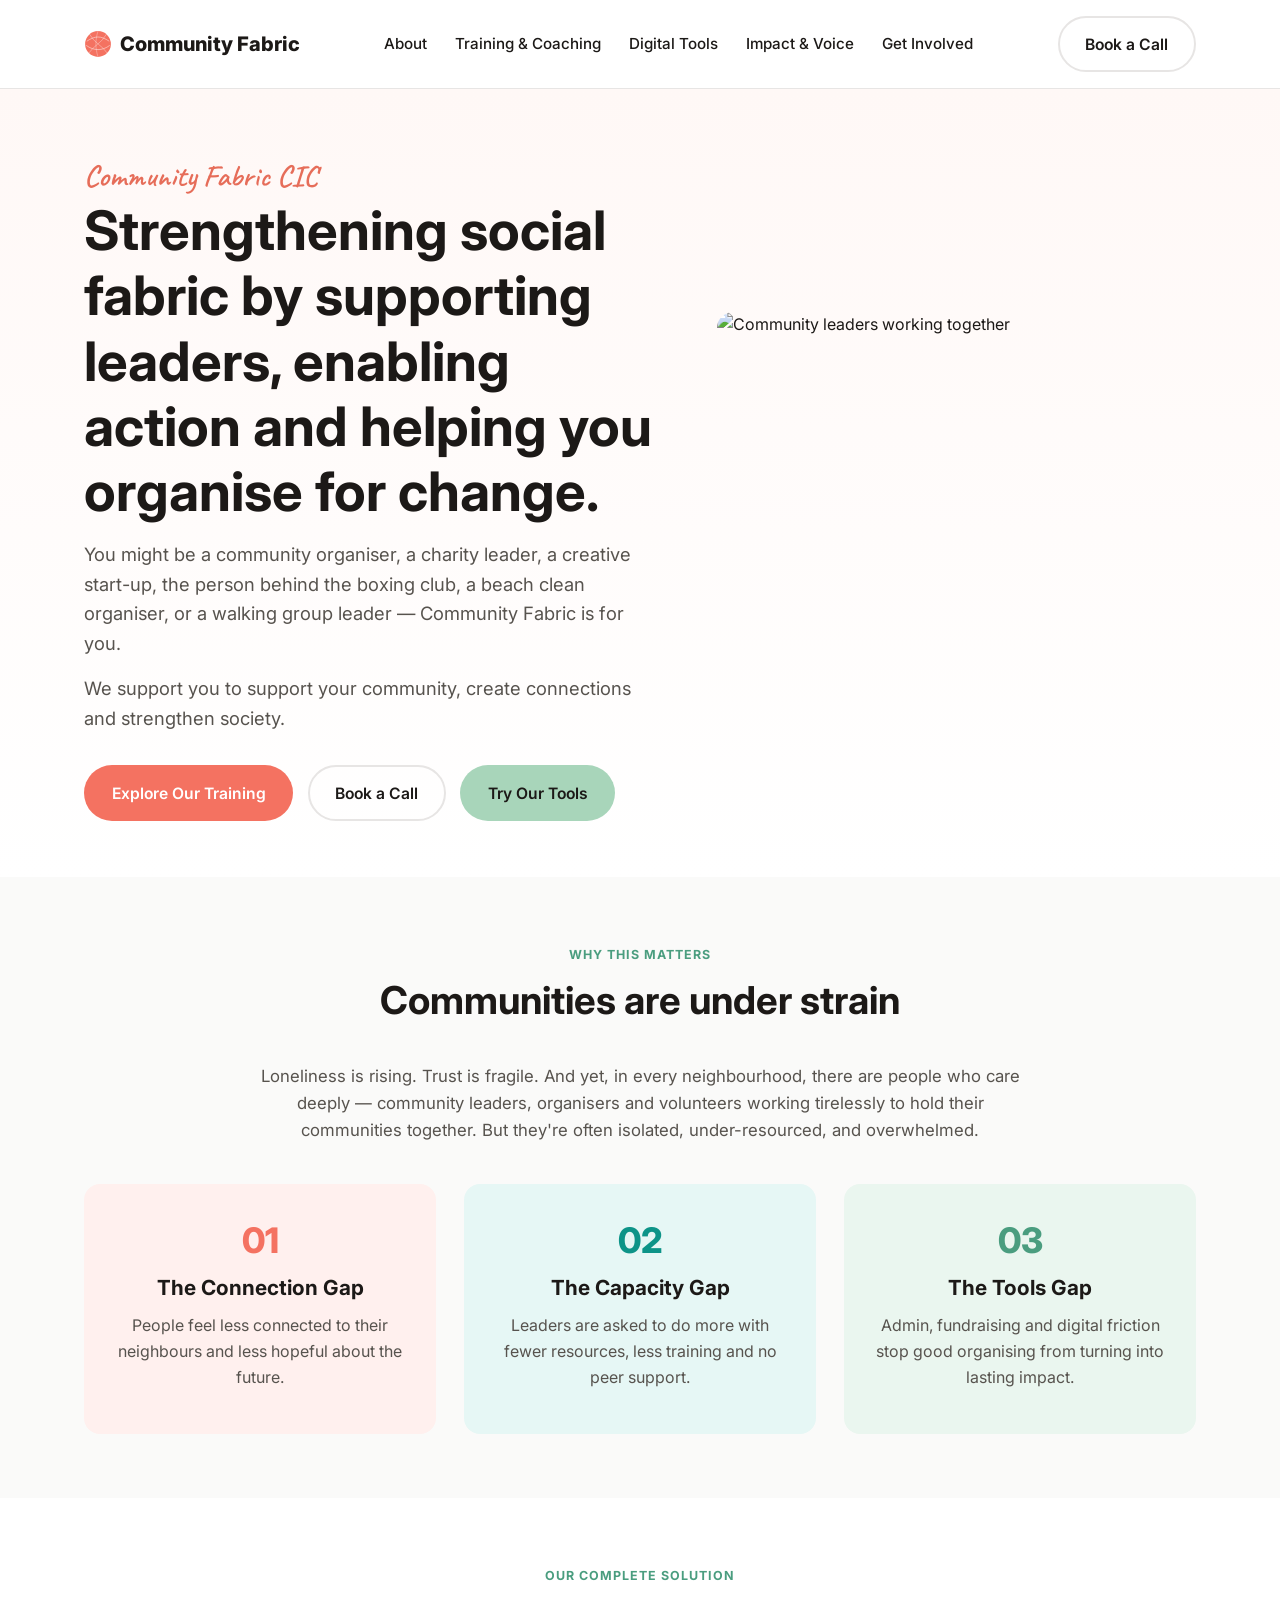
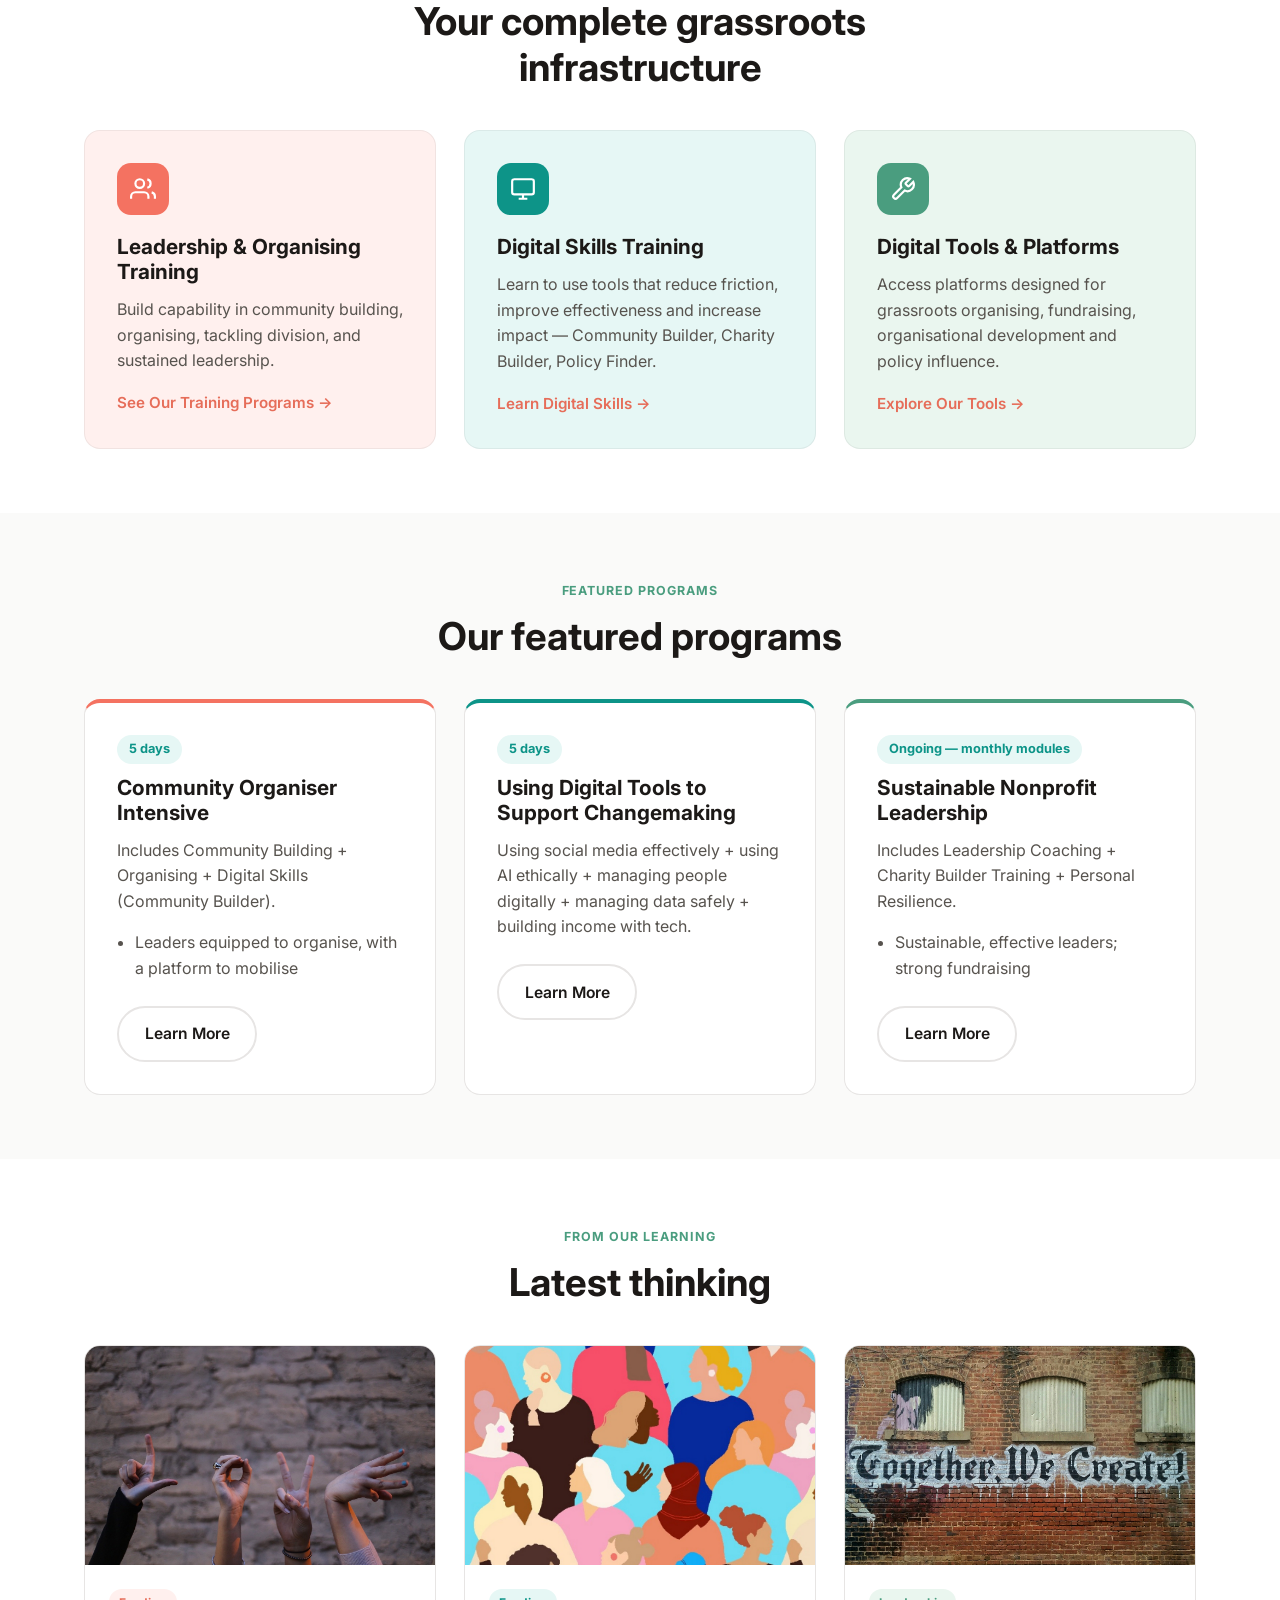
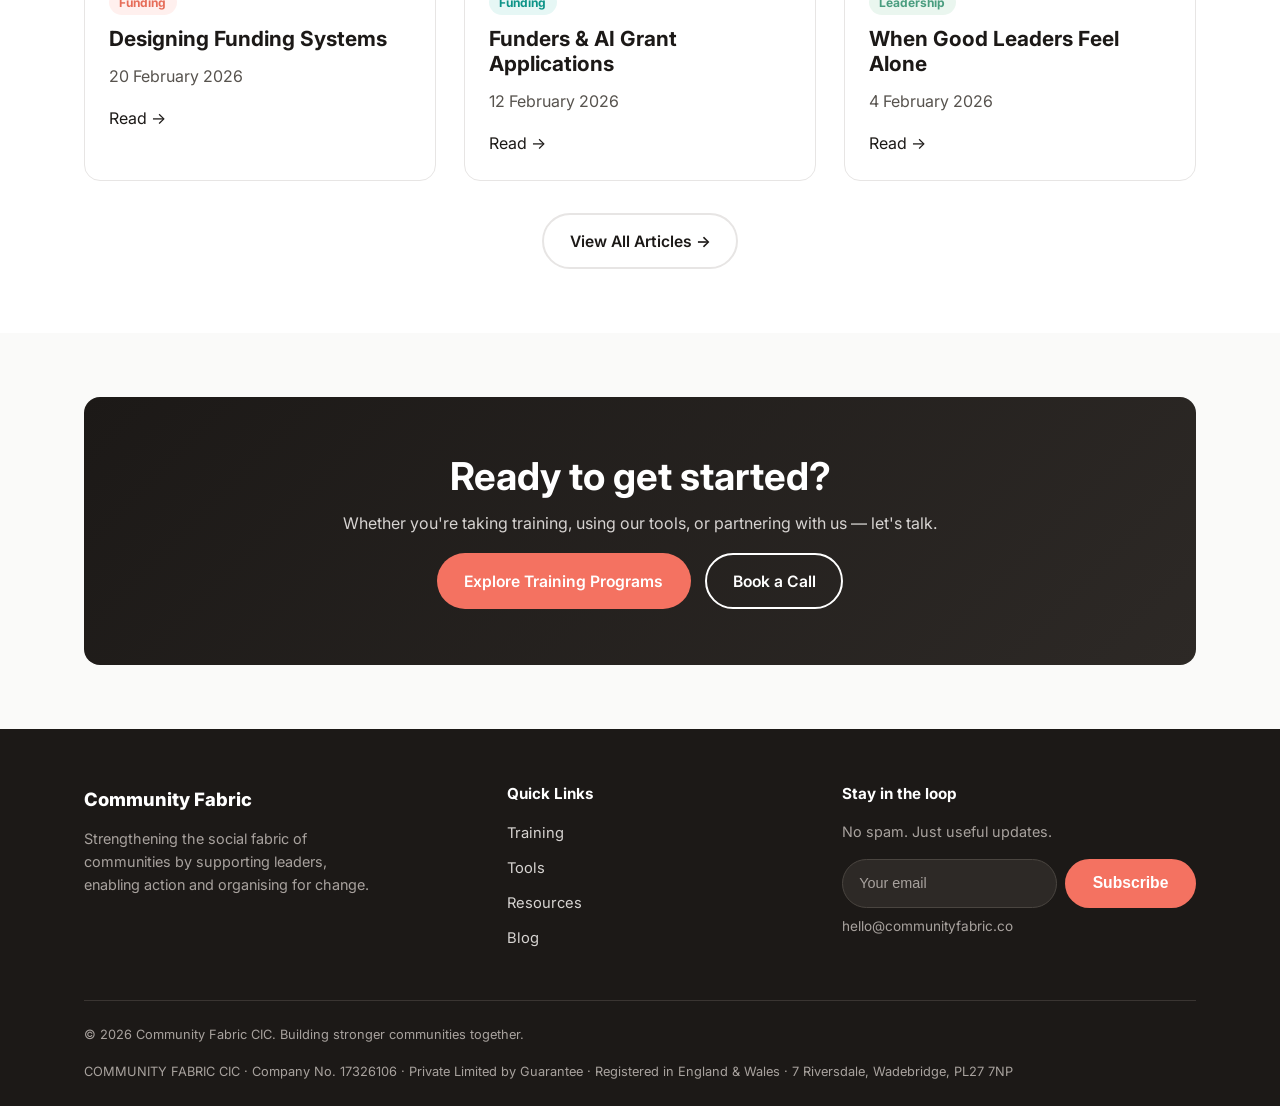
==== commit e87267b7: "Tweak homepage/Training/Get Involved header images per feedback - Remove the "We are the Fabric" bad" ====
--- a/index.html
+++ b/index.html
@@ -53,13 +53,8 @@
                 <a href="resources.html" class="btn btn-tertiary">Try Our Tools</a>
             </div>
         </div>
-        <div class="hero-media" style="position:relative;">
+        <div class="hero-media">
             <img src="app-header.jpg" alt="Community leaders working together">
-            <div class="fabric-lockup" style="position:absolute;left:1.25rem;bottom:1.25rem;background:rgba(255,255,255,0.92);padding:0.5rem 1rem;border-radius:9999px;box-shadow:0 6px 20px rgba(0,0,0,0.15);font-size:1.1rem;">
-                <span class="script-part">We are the</span>
-                <span class="bold-part">Fabric</span>
-                <img src="yarn-motif.svg" alt="" class="yarn-motif">
-            </div>
         </div>
     </div>
 </section>
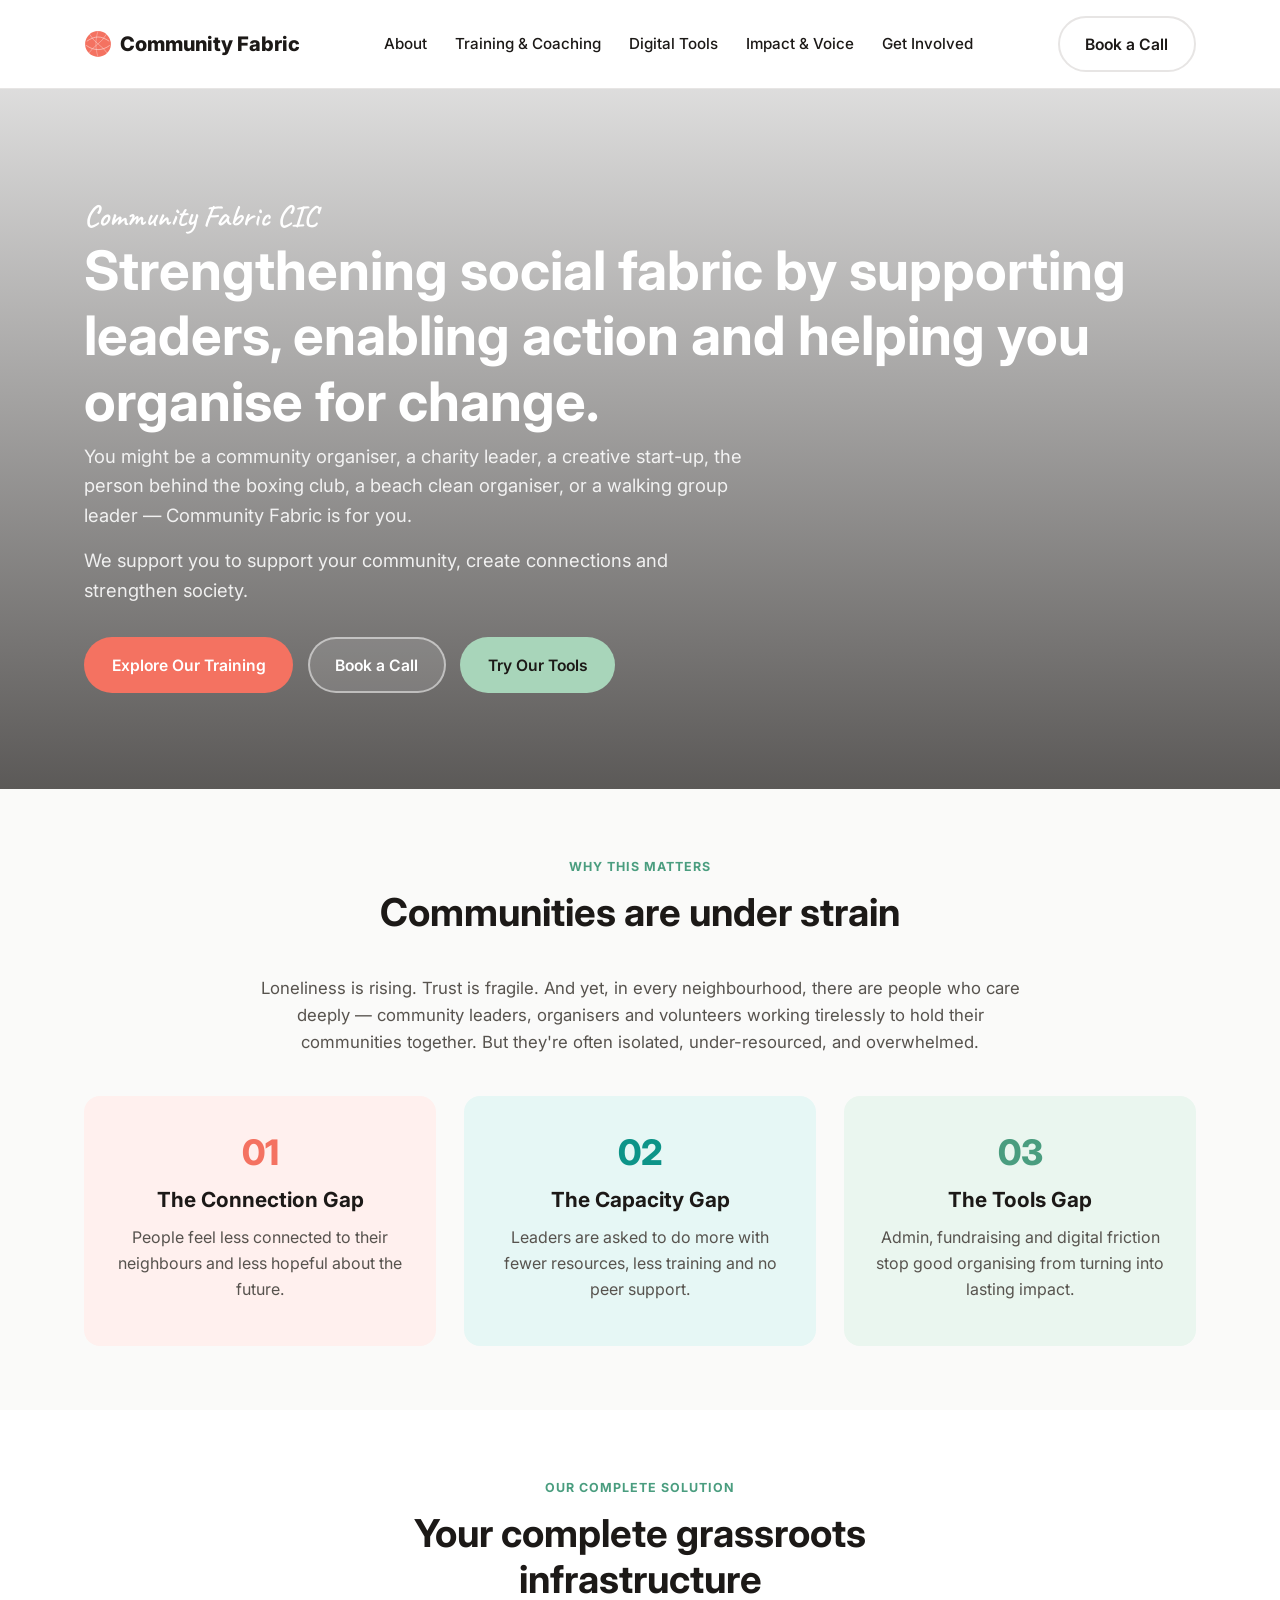
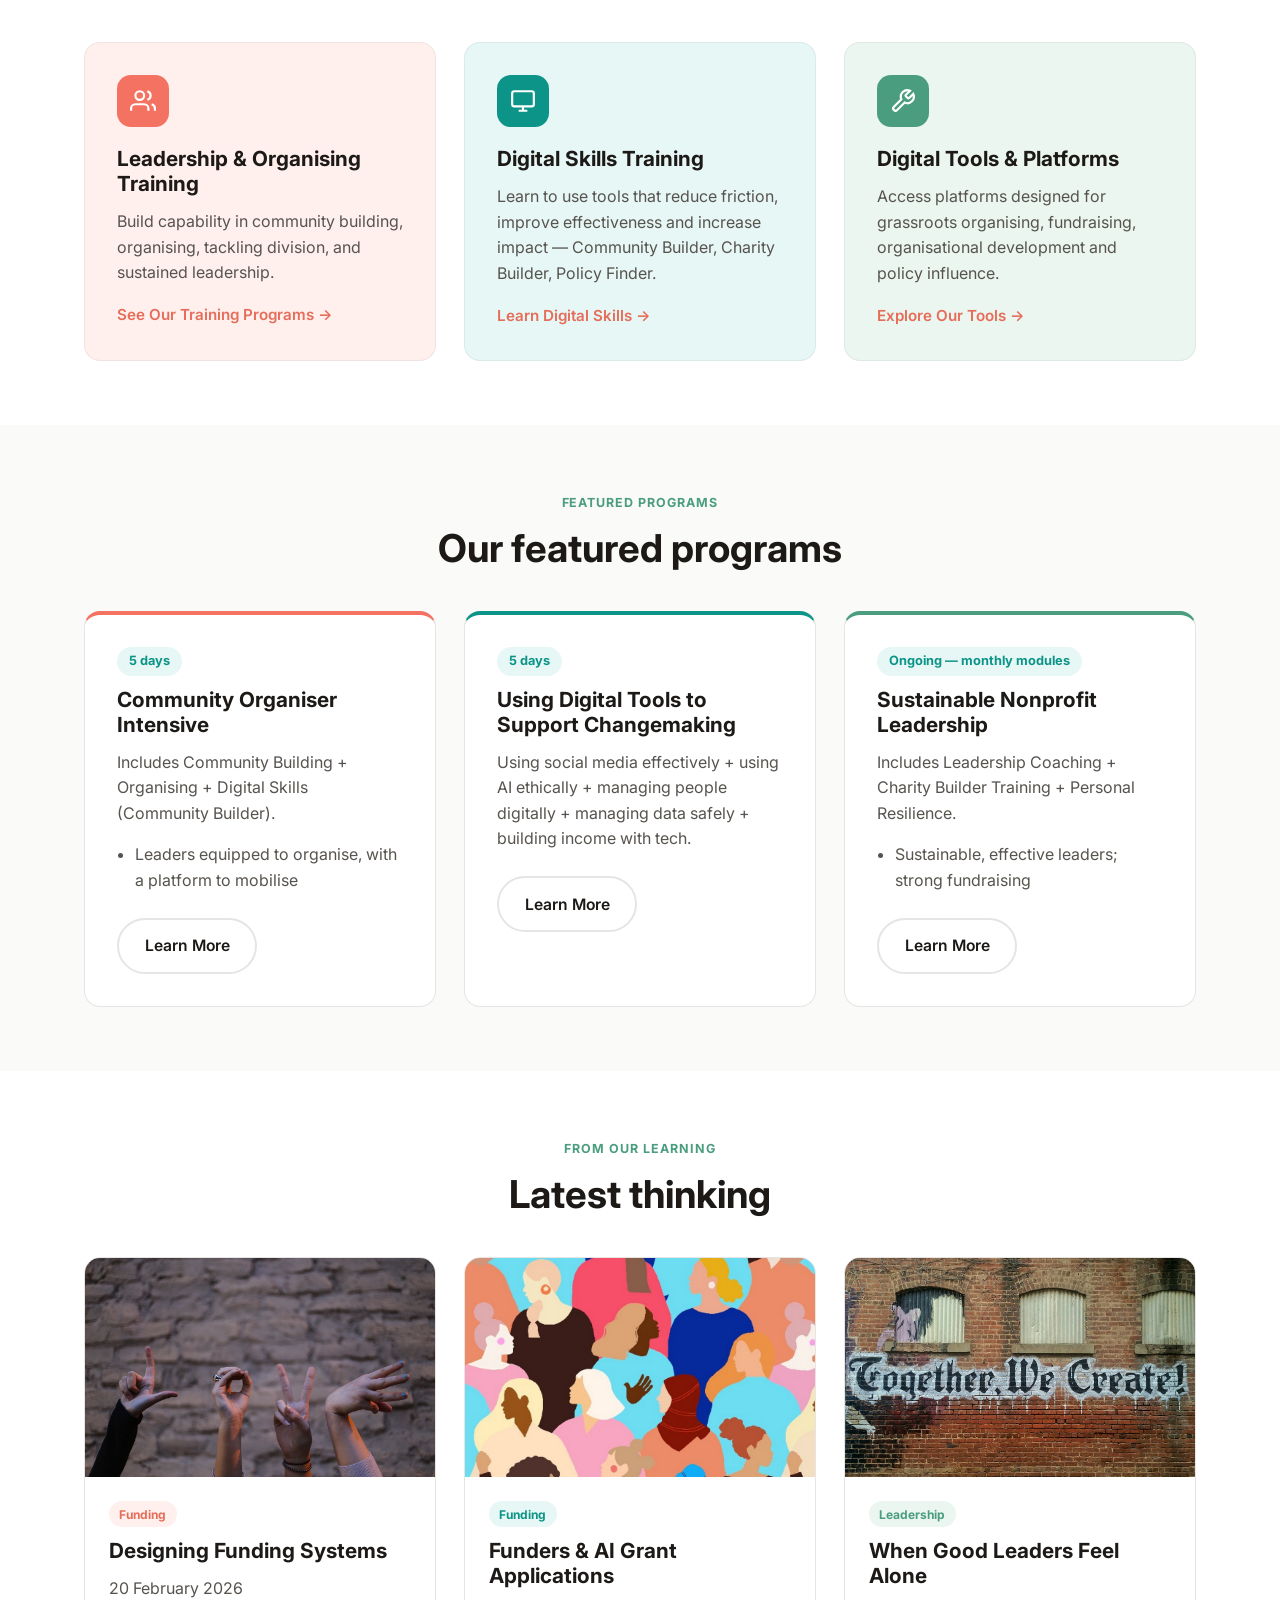
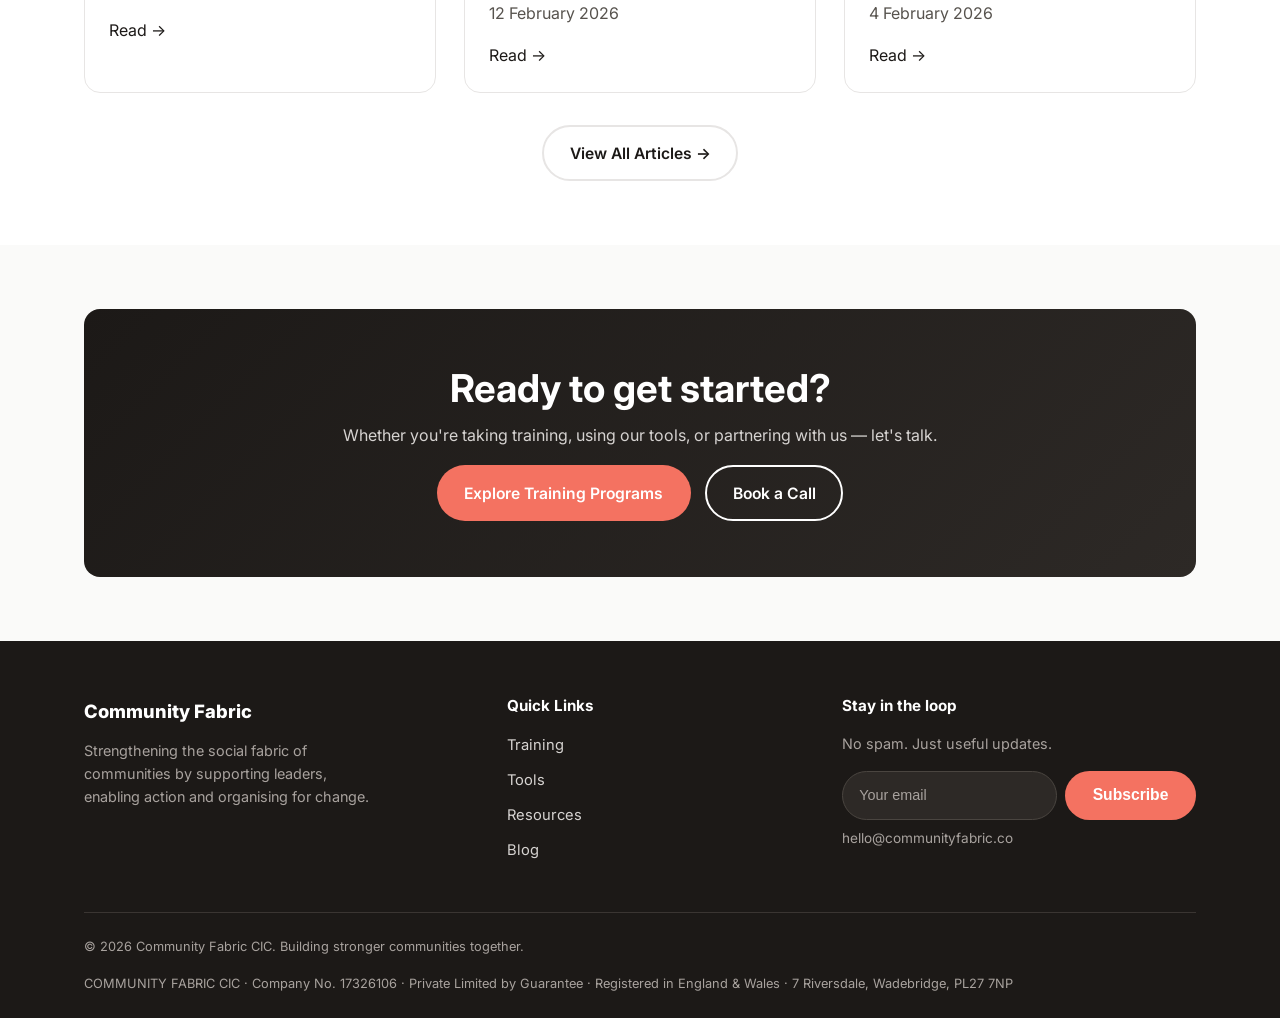
==== commit 2615c3e0: "Make homepage hero a full-bleed photo header like every other page Was a split layout (text left, sm" ====
--- a/index.html
+++ b/index.html
@@ -40,21 +40,16 @@
     </div>
 </header>
 
-<section class="hero">
-    <div class="container hero-grid">
-        <div>
-            <span class="script-tag">Community Fabric CIC</span>
-            <h1>Strengthening social fabric by supporting leaders, enabling action and helping you organise for change.</h1>
-            <p class="subhead">You might be a community organiser, a charity leader, a creative start-up, the person behind the boxing club, a beach clean organiser, or a walking group leader — Community Fabric is for you.</p>
-            <p class="subhead">We support you to support your community, create connections and strengthen society.</p>
-            <div class="cta-row mt-2">
-                <a href="training.html" class="btn btn-primary">Explore Our Training</a>
-                <a href="get-involved.html#book-a-call" class="btn btn-secondary">Book a Call</a>
-                <a href="resources.html" class="btn btn-tertiary">Try Our Tools</a>
-            </div>
-        </div>
-        <div class="hero-media">
-            <img src="app-header.jpg" alt="Community leaders working together">
+<section class="hero photo-header" style="background-image:url('app-header.jpg');min-height:480px;">
+    <div class="container">
+        <span class="script-tag">Community Fabric CIC</span>
+        <h1>Strengthening social fabric by supporting leaders, enabling action and helping you organise for change.</h1>
+        <p class="subhead">You might be a community organiser, a charity leader, a creative start-up, the person behind the boxing club, a beach clean organiser, or a walking group leader — Community Fabric is for you.</p>
+        <p class="subhead">We support you to support your community, create connections and strengthen society.</p>
+        <div class="cta-row mt-2">
+            <a href="training.html" class="btn btn-primary">Explore Our Training</a>
+            <a href="get-involved.html#book-a-call" class="btn btn-secondary">Book a Call</a>
+            <a href="resources.html" class="btn btn-tertiary">Try Our Tools</a>
         </div>
     </div>
 </section>
--- a/styles.css
+++ b/styles.css
@@ -247,6 +247,8 @@
 .photo-header .script-tag { color: #fff; }
 .photo-header h1 { color: #fff; margin-bottom: 0.5rem; }
 .photo-header .subhead { color: rgba(255,255,255,0.88); max-width: 56ch; }
+.photo-header .btn-secondary { background: rgba(255,255,255,0.12); color: #fff; border-color: rgba(255,255,255,0.5); }
+.photo-header .btn-secondary:hover { border-color: #fff; }
 @media (max-width: 640px) {
     .photo-header { min-height: 280px; }
 }
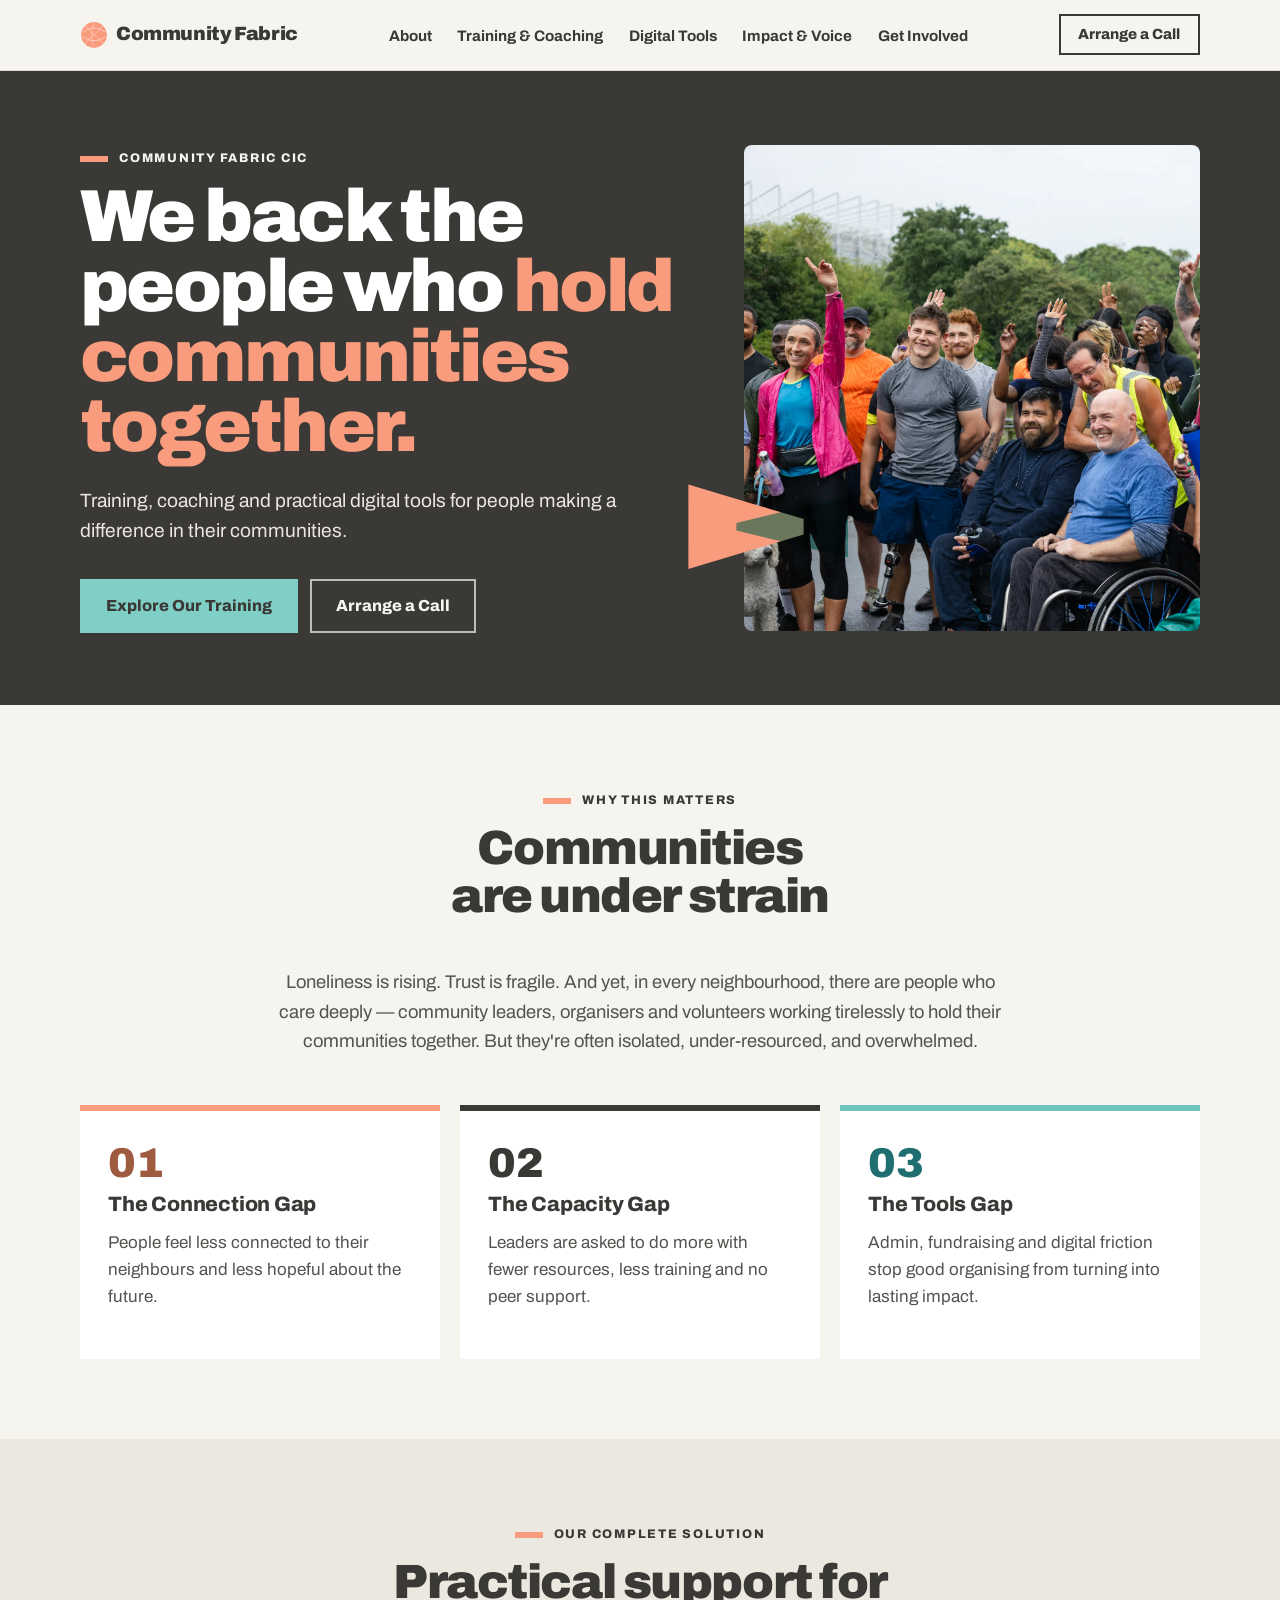
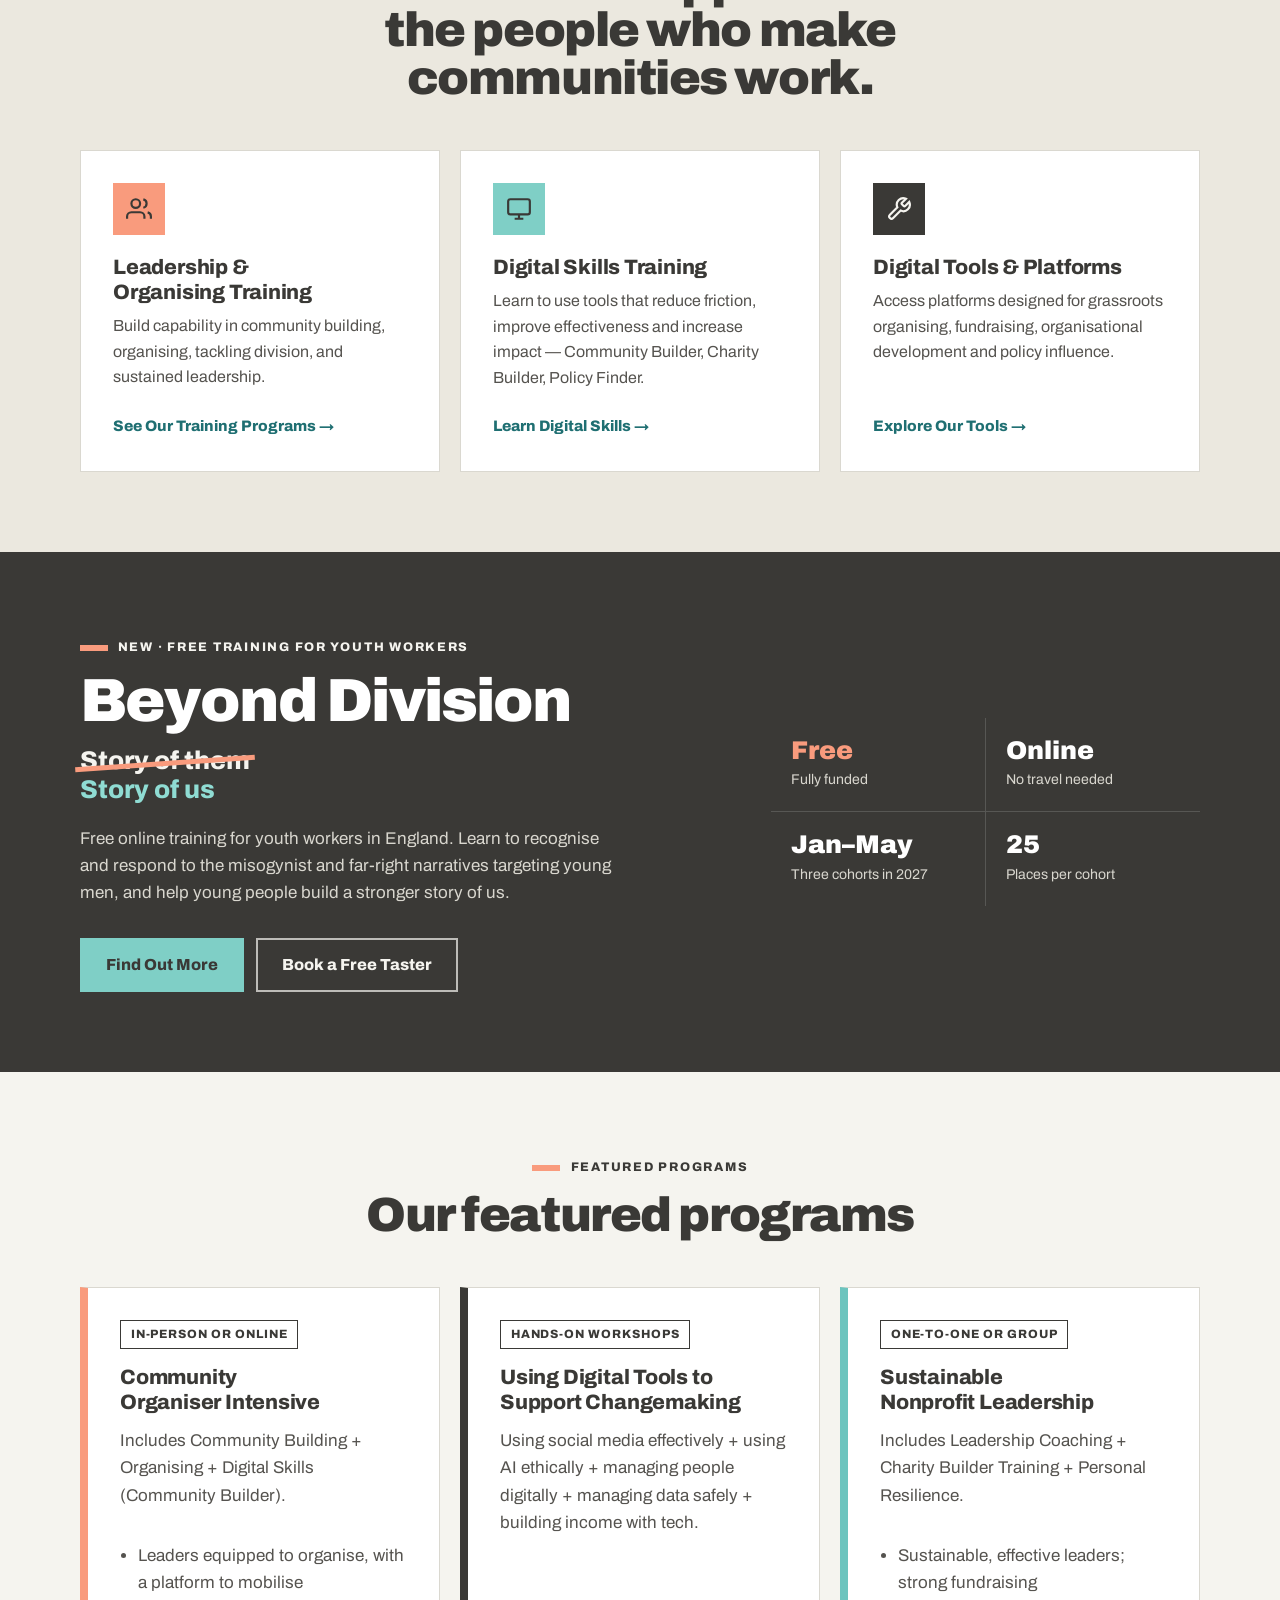
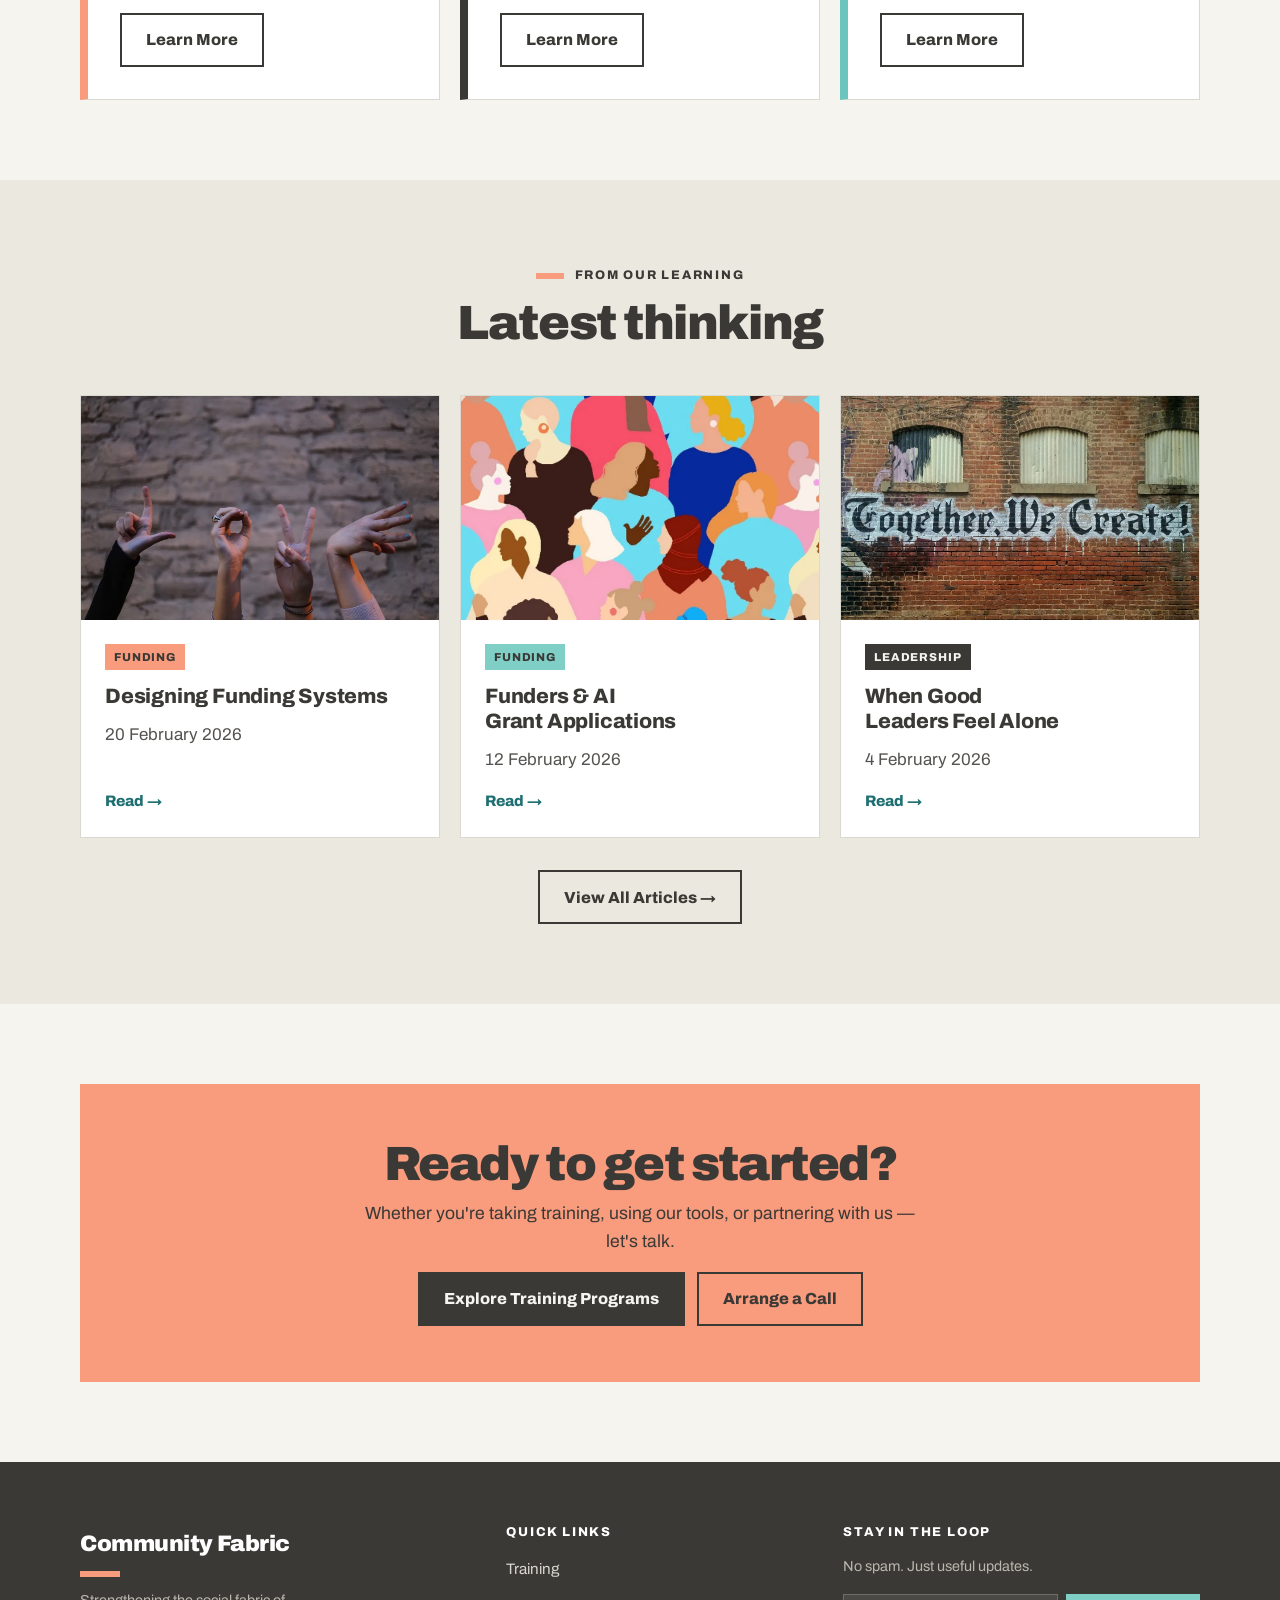
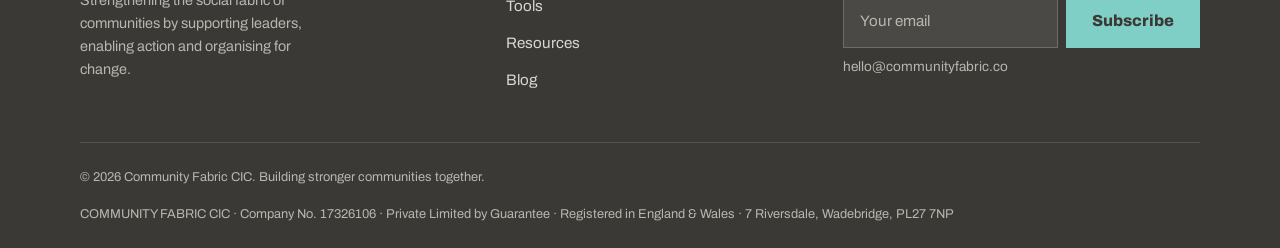
==== commit 86b3d49b: "Redesign site in Beyond Division style; add Beyond Division page - New shared design system: Archivo" ====
--- a/index.html
+++ b/index.html
@@ -10,14 +10,14 @@
     <link rel="apple-touch-icon" href="apple-touch-icon.png">
     <link rel="manifest" href="site.webmanifest">
     <link rel="preconnect" href="https://fonts.googleapis.com">
-    <link href="https://fonts.googleapis.com/css2?family=Inter:wght@400;500;600;700;800&family=Caveat:wght@500;600;700&display=swap" rel="stylesheet">
+    <link href="https://fonts.googleapis.com/css2?family=Archivo:wght@400;500;600;700;800;900&display=swap" rel="stylesheet">
     <link rel="stylesheet" href="styles.css">
 </head>
 <body>
 
 <header class="site-header">
     <nav class="site-nav">
-        <a href="index.html" class="logo"><img src="yarn-motif.svg" alt="" class="yarn-motif" style="width:28px;height:28px;">Community Fabric</a>
+        <a href="index.html" class="logo"><img width="28" height="28" src="yarn-motif.svg" alt="" class="yarn-motif" style="width:28px;height:28px;">Community Fabric</a>
         <ul class="nav-links">
             <li><a href="about.html">About</a></li>
             <li><a href="training.html">Training &amp; Coaching</a></li>
@@ -26,41 +26,45 @@
             <li><a href="get-involved.html">Get Involved</a></li>
         </ul>
         <div class="nav-cta">
-            <a href="get-involved.html#book-a-call" class="btn btn-secondary">Book a Call</a>
-            <button class="hamburger" aria-label="Menu"><span></span><span></span><span></span></button>
+            <a href="get-involved.html#book-a-call" class="btn btn-secondary">Arrange a Call</a>
+            <button class="hamburger" type="button" aria-label="Menu" aria-expanded="false" aria-controls="mobile-menu"><span></span><span></span><span></span></button>
         </div>
     </nav>
-    <div class="mobile-menu">
+    <div class="mobile-menu" id="mobile-menu">
         <a href="about.html">About</a>
         <a href="training.html">Training &amp; Coaching</a>
         <a href="resources.html">Digital Tools</a>
         <a href="impact.html">Impact &amp; Voice</a>
         <a href="get-involved.html">Get Involved</a>
-        <a href="get-involved.html#book-a-call">Book a Call</a>
+        <a href="get-involved.html#book-a-call">Arrange a Call</a>
     </div>
 </header>
 
-<section class="hero photo-header" style="background-image:url('app-header.jpg');min-height:480px;">
-    <div class="container">
-        <span class="script-tag">Community Fabric CIC</span>
-        <h1>Strengthening social fabric by supporting leaders, enabling action and helping you organise for change.</h1>
-        <p class="subhead">You might be a community organiser, a charity leader, a creative start-up, the person behind the boxing club, a beach clean organiser, or a walking group leader — Community Fabric is for you.</p>
-        <p class="subhead">We support you to support your community, create connections and strengthen society.</p>
-        <div class="cta-row mt-2">
-            <a href="training.html" class="btn btn-primary">Explore Our Training</a>
-            <a href="get-involved.html#book-a-call" class="btn btn-secondary">Book a Call</a>
-            <a href="resources.html" class="btn btn-tertiary">Try Our Tools</a>
-        </div>
-    </div>
-</section>
-
-<section class="bg-tint">
+<section class="home-hero" aria-labelledby="home-title">
+    <div class="container home-hero-grid">
+        <div>
+            <span class="eyebrow">Community Fabric CIC</span>
+            <h1 id="home-title">We back the people who <span class="hl">hold communities together.</span></h1>
+            <p class="lead">Training, coaching and practical digital tools for people making a difference in their communities.</p>
+            <div class="cta-row">
+                <a href="training.html" class="btn btn-primary">Explore Our Training</a>
+                <a href="get-involved.html#book-a-call" class="btn btn-secondary">Arrange a Call</a>
+            </div>
+        </div>
+        <div class="home-hero-media">
+            <picture><source srcset="img/app-header-left.webp" type="image/webp"><img src="img/app-header-left.jpg" alt="A large, diverse group of community members cheering together outdoors" width="1400" height="1494" fetchpriority="high" decoding="async"></picture>
+            <span class="beam" aria-hidden="true"></span>
+        </div>
+    </div>
+</section>
+
+<section>
     <div class="container">
         <div class="section-head">
             <span class="eyebrow">Why This Matters</span>
             <h2>Communities are under strain</h2>
         </div>
-        <p style="max-width:70ch;margin:0 auto 2.5rem;text-align:center;font-size:1.05rem;">Loneliness is rising. Trust is fragile. And yet, in every neighbourhood, there are people who care deeply — community leaders, organisers and volunteers working tirelessly to hold their communities together. But they're often isolated, under-resourced, and overwhelmed.</p>
+        <p style="max-width:68ch;margin:0 auto 3rem;text-align:center;font-size:1.15rem;">Loneliness is rising. Trust is fragile. And yet, in every neighbourhood, there are people who care deeply — community leaders, organisers and volunteers working tirelessly to hold their communities together. But they're often isolated, under-resourced, and overwhelmed.</p>
         <div class="grid-3">
             <div class="gap-card">
                 <div class="gap-number">01</div>
@@ -81,11 +85,11 @@
     </div>
 </section>
 
-<section>
+<section class="band-sand">
     <div class="container">
         <div class="section-head">
             <span class="eyebrow">Our Complete Solution</span>
-            <h2>Your complete grassroots infrastructure</h2>
+            <h2>Practical support for the people who make communities work.</h2>
         </div>
         <div class="grid-3">
             <a href="training.html" class="card">
@@ -116,7 +120,30 @@
     </div>
 </section>
 
-<section class="bg-tint">
+<section class="promo-band" aria-labelledby="promo-title">
+    <div class="container">
+        <div class="promo-grid">
+            <div>
+                <span class="promo-tag">New · Free training for youth workers</span>
+                <h2 id="promo-title">Beyond Division</h2>
+                <p class="strike"><s>Story of them</s><span>Story of us</span></p>
+                <p>Free online training for youth workers in England. Learn to recognise and respond to the misogynist and far-right narratives targeting young men, and help young people build a stronger story of us.</p>
+                <div class="cta-row mt-2">
+                    <a href="beyond-division.html" class="btn btn-primary">Find Out More</a>
+                    <a href="beyond-division.html#dates" class="btn btn-secondary">Book a Free Taster</a>
+                </div>
+            </div>
+            <ul class="promo-facts">
+                <li><b>Free</b><span>Fully funded</span></li>
+                <li><b>Online</b><span>No travel needed</span></li>
+                <li><b>Jan–May</b><span>Three cohorts in 2027</span></li>
+                <li><b>25</b><span>Places per cohort</span></li>
+            </ul>
+        </div>
+    </div>
+</section>
+
+<section>
     <div class="container">
         <div class="section-head">
             <span class="eyebrow">Featured Programs</span>
@@ -124,7 +151,7 @@
         </div>
         <div class="grid-3">
             <div class="program-card">
-                <span class="duration">5 days</span>
+                <span class="duration">In-person or online</span>
                 <h3>Community Organiser Intensive</h3>
                 <p>Includes Community Building + Organising + Digital Skills (Community Builder).</p>
                 <ul>
@@ -133,13 +160,13 @@
                 <a href="training.html" class="btn btn-secondary" style="margin-top:0.5rem;">Learn More</a>
             </div>
             <div class="program-card">
-                <span class="duration">5 days</span>
+                <span class="duration">Hands-on workshops</span>
                 <h3>Using Digital Tools to Support Changemaking</h3>
                 <p>Using social media effectively + using AI ethically + managing people digitally + managing data safely + building income with tech.</p>
                 <a href="training.html#digital-skills" class="btn btn-secondary" style="margin-top:0.5rem;">Learn More</a>
             </div>
             <div class="program-card">
-                <span class="duration">Ongoing — monthly modules</span>
+                <span class="duration">One-to-one or group</span>
                 <h3>Sustainable Nonprofit Leadership</h3>
                 <p>Includes Leadership Coaching + Charity Builder Training + Personal Resilience.</p>
                 <ul>
@@ -151,7 +178,7 @@
     </div>
 </section>
 
-<section>
+<section class="band-sand">
     <div class="container">
         <div class="section-head">
             <span class="eyebrow">From Our Learning</span>
@@ -159,7 +186,7 @@
         </div>
         <div class="grid-3" id="latest-posts">
             <a href="blog/designing-funding-systems.html" class="post-card">
-                <div class="post-card-thumb"><img src="comm10.jpg" alt=""></div>
+                <div class="post-card-thumb"><picture><source srcset="img/comm10.webp" type="image/webp"><img src="img/comm10.jpg" alt="" width="1280" height="807" loading="lazy" decoding="async"></picture></div>
                 <div class="post-card-body">
                     <span class="post-card-tag">Funding</span>
                     <h3>Designing Funding Systems</h3>
@@ -168,7 +195,7 @@
                 </div>
             </a>
             <a href="blog/funders-ai-grant-applications.html" class="post-card">
-                <div class="post-card-thumb"><img src="comm9.jpg" alt=""></div>
+                <div class="post-card-thumb"><picture><source srcset="img/comm9.webp" type="image/webp"><img src="img/comm9.jpg" alt="" width="960" height="1280" loading="lazy" decoding="async"></picture></div>
                 <div class="post-card-body">
                     <span class="post-card-tag teal">Funding</span>
                     <h3>Funders &amp; AI Grant Applications</h3>
@@ -177,7 +204,7 @@
                 </div>
             </a>
             <a href="blog/when-good-leaders-feel-alone.html" class="post-card">
-                <div class="post-card-thumb"><img src="comm7.jpg" alt=""></div>
+                <div class="post-card-thumb"><picture><source srcset="img/comm7.webp" type="image/webp"><img src="img/comm7.jpg" alt="" width="1400" height="788" loading="lazy" decoding="async"></picture></div>
                 <div class="post-card-body">
                     <span class="post-card-tag sage">Leadership</span>
                     <h3>When Good Leaders Feel Alone</h3>
@@ -192,14 +219,14 @@
     </div>
 </section>
 
-<section class="bg-tint">
+<section>
     <div class="container">
         <div class="cta-banner">
             <h2>Ready to get started?</h2>
             <p>Whether you're taking training, using our tools, or partnering with us — let's talk.</p>
             <div class="cta-row">
                 <a href="training.html" class="btn btn-primary">Explore Training Programs</a>
-                <a href="get-involved.html#book-a-call" class="btn btn-secondary" style="border-color:#fff;color:#fff;">Book a Call</a>
+                <a href="get-involved.html#book-a-call" class="btn btn-secondary">Arrange a Call</a>
             </div>
         </div>
     </div>
@@ -225,10 +252,11 @@
                 <h4>Stay in the loop</h4>
                 <p style="color:#a8a29e;font-size:0.9rem;">No spam. Just useful updates.</p>
                 <form class="newsletter-form" action="https://formspree.io/f/mpqjjjvd" method="POST">
-                    <input type="email" name="email" placeholder="Your email" required>
+                    <label for="footer-email" class="visually-hidden">Email address for updates</label>
+                    <input type="email" id="footer-email" name="email" placeholder="Your email" autocomplete="email" required>
                     <button type="submit" class="btn btn-primary">Subscribe</button>
                 </form>
-                <p class="form-success">Thanks — you're on the list.</p>
+                <p class="form-success" role="status">Thanks — you're on the list.</p>
                 <p style="color:#a8a29e;font-size:0.85rem;">hello@communityfabric.co</p>
             </div>
         </div>
--- a/styles.css
+++ b/styles.css
@@ -1,22 +1,48 @@
-/* Community Fabric CIC — shared design system */
+/* Community Fabric CIC — shared design system
+   Visual language evolved from the Beyond Division campaign: warm cream base,
+   charcoal bands for contrast, teal for action, coral as accent, Archivo type,
+   square edges, and a "beam" motif for connection. */
 
 :root {
-    --coral: #F47261;
-    --coral-dark: #e66d59;
-    --sage-green: #a8d5ba;
-    --sage-dark: #4a9d7f;
-    --teal: #0d9488;
-    --stone-50: #fafaf9;
-    --stone-200: #e7e5e4;
-    --stone-600: #57534e;
-    --stone-900: #1c1917;
-
-    --font-heading: 'Inter', -apple-system, BlinkMacSystemFont, sans-serif;
-    --font-body: 'Inter', -apple-system, BlinkMacSystemFont, sans-serif;
+    /* Core palette */
+    --ink: #3A3936;        /* warm charcoal — a shade lighter than near-black */
+    --ink-soft: #55534F;
+    --cream: #F5F4EF;
+    --sand: #EBE8DF;
+    --paper: #FFFFFF;
+    --muted: #64625D;
+    --line: #DAD8D0;
+    --on-dark: #E9E7E0;
+    --on-dark-muted: #D9D7CF;
+
+    --teal: #6CC4BE;        /* light aqua accent (bars, borders) */
+    --teal-fill: #7FCFC6;   /* buttons & filled blocks — always ink text on it */
+    --teal-fill-hover: #95D9D1;
+    --teal-dark: #1F6F72;   /* blue-teal for links/text on cream, sand and white */
+    --teal-deep: #185A5D;
+    --teal-tint: #E2F4F2;
+    --mint: #8FDCD3;        /* teal text on dark backgrounds */
+    --coral: #F99B7D;       /* peach coral accent; use ink text on coral */
+    --coral-text: #9E5B3F;  /* terracotta for coral text on cream/white */
+    --coral-tint: #FDEDE6;
+    --violet: #7A5CC2;
+
+    /* Legacy names — mapped onto the new palette so older inline styles still resolve */
+    --coral-dark: var(--coral-text);
+    --sage-green: var(--teal-tint);
+    --sage-dark: var(--teal-dark);
+    --stone-50: var(--cream);
+    --stone-200: var(--line);
+    --stone-600: var(--muted);
+    --stone-900: var(--ink);
+
+    --font-heading: 'Archivo', system-ui, -apple-system, 'Segoe UI', sans-serif;
+    --font-body: 'Archivo', system-ui, -apple-system, 'Segoe UI', sans-serif;
 
     --container-width: 1160px;
-    --radius: 16px;
-    --radius-sm: 10px;
+    --radius: 0px;
+    --radius-sm: 0px;
+    --section-pad: 5rem;
 }
 
 * { box-sizing: border-box; }
@@ -26,10 +52,10 @@
 body {
     margin: 0;
     font-family: var(--font-body);
-    color: var(--stone-900);
-    background: #ffffff;
+    color: var(--ink);
+    background: var(--cream);
     line-height: 1.6;
-    font-size: 1rem;
+    font-size: 1.0625rem;
     -webkit-font-smoothing: antialiased;
     overflow-x: hidden;
     width: 100%;
@@ -37,197 +63,274 @@
 
 h1, h2, h3, h4 {
     font-family: var(--font-heading);
-    line-height: 1.2;
+    line-height: 1.05;
     margin: 0 0 0.75rem;
-    font-weight: 700;
-}
-
-h1 { font-size: clamp(2.2rem, 5vw, 3.4rem); }
-h2 { font-size: clamp(1.7rem, 3.5vw, 2.4rem); }
-h3 { font-size: 1.3rem; }
-
-p { margin: 0 0 1rem; color: var(--stone-600); }
-
-a { color: var(--coral-dark); }
-
-img { max-width: 100%; display: block; }
+    font-weight: 900;
+    letter-spacing: -0.02em;
+    text-wrap: balance;
+    color: var(--ink);
+}
+
+h1 { font-size: clamp(2.6rem, 6.4vw, 4.75rem); letter-spacing: -0.035em; line-height: 0.95; }
+h2 { font-size: clamp(2rem, 4.2vw, 3rem); letter-spacing: -0.03em; line-height: 1; }
+h3 { font-size: 1.3rem; font-weight: 800; letter-spacing: -0.01em; line-height: 1.2; }
+h4 { font-weight: 800; letter-spacing: 0; }
+
+p { margin: 0 0 1rem; color: var(--ink-soft); }
+strong { color: var(--ink); }
+
+a { color: var(--teal-dark); }
+
+img { max-width: 100%; height: auto; display: block; }
+picture { display: contents; }
+
+:focus-visible { outline: 3px solid var(--coral); outline-offset: 3px; }
 
 .container {
     max-width: var(--container-width);
     margin: 0 auto;
-    padding: 0 1.5rem;
-}
-
-.eyebrow {
-    display: inline-block;
+    padding: 0 max(1.25rem, env(safe-area-inset-left, 0px));
+}
+
+/* ── Labels ─────────────────────────────────────────────── */
+/* Campaign-style label: coral bar + small caps. .script-tag kept as an alias
+   so every page header picks up the new look without markup changes. */
+.eyebrow, .script-tag, .kicker {
+    display: inline-flex;
+    align-items: center;
+    gap: 0.7rem;
     text-transform: uppercase;
-    letter-spacing: 0.08em;
+    letter-spacing: 0.14em;
+    font-family: var(--font-heading);
     font-size: 0.78rem;
-    font-weight: 700;
-    color: var(--sage-dark);
-    margin-bottom: 0.75rem;
-}
-
-/* Handwritten accent (Caveat) — the "human" touch the old site had */
-.script-tag {
+    font-weight: 800;
+    color: var(--ink);
+    margin-bottom: 1rem;
+    line-height: 1.2;
+}
+.eyebrow::before, .script-tag::before, .kicker::before {
+    content: "";
+    width: 28px;
+    height: 6px;
+    background: var(--coral);
+    flex-shrink: 0;
+}
+.eyebrow.teal::before, .kicker.teal::before { background: var(--teal); }
+.text-center .eyebrow, .text-center .script-tag, .section-head:not(.left) .eyebrow { justify-content: center; }
+
+/* ── Statements & strike-through ────────────────────────── */
+.statement {
+    font-family: var(--font-heading);
+    font-size: clamp(2rem, 4.8vw, 3.5rem);
+    font-weight: 900;
+    line-height: 1.02;
+    letter-spacing: -0.03em;
+    color: var(--ink);
+    max-width: 20ch;
+    margin-bottom: 2rem;
+    text-wrap: balance;
+}
+.hl { color: var(--coral-text); }
+.hl-teal { color: var(--teal-dark); }
+
+/* "Old story → new story": the first line struck through with a coral bar */
+.strike { font-family: var(--font-heading); font-weight: 800; line-height: 1.15; font-size: clamp(1.2rem, 2.2vw, 1.6rem); margin: 0 0 1.25rem; }
+.strike s { text-decoration: none; position: relative; color: inherit; }
+.strike s::after { content: ""; position: absolute; left: -5px; right: -5px; top: 52%; height: 5px; background: var(--coral); transform: rotate(-4deg); }
+.strike span { display: block; color: var(--teal-dark); }
+
+/* ── Beam motif ─────────────────────────────────────────── */
+/* Two wedges crossing: a reusable sign for connection. Purely decorative. */
+.beam {
+    position: relative;
     display: block;
-    font-family: 'Caveat', cursive;
-    font-size: 1.9rem;
-    font-weight: 600;
-    color: var(--coral-dark);
-    margin-bottom: 0.4rem;
-    line-height: 1;
-}
-
-/* "We are the Fabric" wordmark lockup — recreated crisp (no baked-in photo) */
-.fabric-lockup {
+    width: 160px;
+    height: 96px;
+    pointer-events: none;
+}
+.beam::before, .beam::after { content: ""; position: absolute; inset: 0; }
+.beam::before { background: var(--coral); clip-path: polygon(0 6%, 72% 42%, 72% 58%, 0 94%); }
+.beam::after  { background: var(--teal);  clip-path: polygon(100% 18%, 30% 46%, 30% 54%, 100% 82%); mix-blend-mode: multiply; }
+.beam.sm { width: 84px; height: 50px; }
+.beam.lg { width: 260px; height: 156px; }
+
+/* ── Buttons ────────────────────────────────────────────── */
+.btn {
     display: inline-flex;
     align-items: center;
+    justify-content: center;
     gap: 0.5rem;
-    line-height: 1;
-}
-.fabric-lockup .script-part {
-    font-family: 'Caveat', cursive;
-    font-weight: 600;
-    font-size: 1.5em;
-    color: var(--stone-900);
-}
-.fabric-lockup .bold-part {
+    padding: 0.95rem 1.5rem;
+    border-radius: 0;
     font-family: var(--font-heading);
     font-weight: 800;
-    color: var(--sage-dark);
-}
-.fabric-lockup .yarn-motif { width: 0.85em; height: 0.85em; }
-
-/* Buttons */
-.btn {
-    display: inline-flex;
-    align-items: center;
-    justify-content: center;
-    gap: 0.4rem;
-    padding: 0.85rem 1.6rem;
-    border-radius: 9999px;
-    font-weight: 600;
-    font-size: 0.98rem;
+    font-size: 1rem;
+    line-height: 1.2;
     text-decoration: none;
     border: 2px solid transparent;
     cursor: pointer;
-    transition: transform 0.15s ease, box-shadow 0.15s ease, background 0.15s ease;
-}
-.btn:hover { transform: translateY(-1px); }
-.btn-primary { background: var(--coral); color: #fff; }
-.btn-primary:hover { background: var(--coral-dark); }
-.btn-secondary { background: transparent; color: var(--stone-900); border-color: var(--stone-200); }
-.btn-secondary:hover { border-color: var(--stone-900); }
-.btn-tertiary { background: var(--sage-green); color: var(--stone-900); }
-.btn-tertiary:hover { background: var(--sage-dark); color: #fff; }
-.cta-row { display: flex; flex-wrap: wrap; gap: 0.9rem; }
-
-/* Nav */
+    transition: background 0.15s ease, color 0.15s ease, border-color 0.15s ease;
+}
+.btn-primary { background: var(--teal-fill); color: var(--ink); }
+.btn-primary:hover { background: var(--teal-fill-hover); }
+.btn-secondary { background: transparent; color: var(--ink); border-color: var(--ink); }
+.btn-secondary:hover { background: var(--ink); color: var(--cream); }
+.btn-tertiary { background: var(--coral); color: var(--ink); }
+.btn-tertiary:hover { background: #FBAE95; }
+.cta-row { display: flex; flex-wrap: wrap; gap: 0.75rem; }
+
+/* Buttons on dark backgrounds */
+.on-dark .btn-secondary, .home-hero .btn-secondary, .band-ink .btn-secondary, .promo-band .btn-secondary, .cta-dark .btn-secondary {
+    color: var(--cream); border-color: rgba(245,244,239,0.7);
+}
+.on-dark .btn-secondary:hover, .home-hero .btn-secondary:hover, .band-ink .btn-secondary:hover, .promo-band .btn-secondary:hover, .cta-dark .btn-secondary:hover {
+    background: var(--cream); color: var(--ink); border-color: var(--cream);
+}
+
+/* ── Nav ────────────────────────────────────────────────── */
 header.site-header {
     position: sticky;
     top: 0;
     z-index: 100;
-    background: rgba(255,255,255,0.92);
+    background: rgba(245,244,239,0.95);
     backdrop-filter: blur(8px);
-    border-bottom: 1px solid var(--stone-200);
+    border-bottom: 1px solid var(--line);
 }
 nav.site-nav {
     max-width: var(--container-width);
     margin: 0 auto;
-    padding: 1rem 1.5rem;
+    padding: 0.9rem 1.25rem;
     display: flex;
     align-items: center;
     justify-content: space-between;
     gap: 1rem;
 }
 .logo {
-    font-weight: 800;
-    font-size: 1.25rem;
+    font-family: var(--font-heading);
+    font-weight: 900;
+    font-size: 1.2rem;
+    letter-spacing: -0.02em;
     text-decoration: none;
-    color: var(--stone-900);
+    color: var(--ink);
     display: flex;
     align-items: center;
     gap: 0.5rem;
 }
-.logo .yarn-dot { color: var(--coral); }
 .nav-links {
     list-style: none;
     display: flex;
     align-items: center;
-    gap: 1.75rem;
+    gap: 1.6rem;
     margin: 0;
     padding: 0;
 }
 .nav-links a {
-    color: var(--stone-900);
+    color: var(--ink);
     text-decoration: none;
-    font-weight: 500;
+    font-weight: 700;
     font-size: 0.95rem;
-}
-.nav-links a:hover, .nav-links a.active { color: var(--coral-dark); }
+    padding: 0.35rem 0;
+    border-bottom: 3px solid transparent;
+}
+.nav-links a:hover { border-bottom-color: var(--line); }
+.nav-links a.active { border-bottom-color: var(--coral); }
 .nav-cta { display: flex; align-items: center; gap: 0.75rem; }
+.nav-cta .btn { padding: 0.6rem 1.1rem; font-size: 0.92rem; }
 .hamburger {
     display: none;
     flex-direction: column;
-    gap: 4px;
+    gap: 5px;
     background: none;
     border: none;
     cursor: pointer;
-    padding: 0.4rem;
-}
-.hamburger span { width: 22px; height: 2px; background: var(--stone-900); border-radius: 2px; }
+    padding: 0.5rem;
+}
+.hamburger span { width: 24px; height: 3px; background: var(--ink); }
 
 .mobile-menu {
     display: none;
     flex-direction: column;
-    gap: 0.25rem;
-    padding: 0.5rem 1.5rem 1.25rem;
-    border-top: 1px solid var(--stone-200);
+    padding: 0.25rem 1.25rem 1.25rem;
+    border-top: 1px solid var(--line);
 }
 .mobile-menu a {
-    color: var(--stone-900);
+    color: var(--ink);
     text-decoration: none;
-    font-weight: 500;
-    padding: 0.7rem 0;
-    border-bottom: 1px solid var(--stone-200);
+    font-weight: 800;
+    font-size: 1.1rem;
+    padding: 0.85rem 0;
+    border-bottom: 1px solid var(--line);
 }
 .mobile-menu.open { display: flex; }
 
-@media (max-width: 860px) {
+@media (max-width: 920px) {
     .nav-links, .nav-cta .btn-secondary { display: none; }
     .hamburger { display: flex; }
 }
 
-/* Hero */
-.hero {
-    padding: 4.5rem 0 3.5rem;
-    background: linear-gradient(180deg, #fff8f6 0%, #ffffff 100%);
-    position: relative;
-    overflow: hidden;
-}
-.hero-grid {
+/* ── Page hero (inner pages): headline on cream, real photo beside it ── */
+.page-hero { padding: 4rem 0 4.5rem; background: var(--cream); position: relative; }
+.page-hero-grid {
     display: grid;
-    grid-template-columns: 1.1fr 0.9fr;
+    grid-template-columns: minmax(0, 1.1fr) minmax(0, 0.9fr);
+    gap: 3.5rem;
+    align-items: center;
+}
+.page-hero h1 { margin-bottom: 1.25rem; }
+.page-hero .subhead { font-size: 1.2rem; max-width: 48ch; color: var(--ink-soft); }
+.page-hero-media { position: relative; }
+.page-hero-media img { width: 100%; aspect-ratio: 4/3.2; object-fit: cover; }
+.page-hero-media .beam { position: absolute; left: -48px; bottom: -36px; }
+.page-hero.compact { padding-bottom: 3rem; }
+.page-hero.compact .page-hero-grid { grid-template-columns: 1fr; }
+.page-hero.compact h1 { max-width: 16ch; }
+@media (max-width: 860px) {
+    .page-hero { padding: 2.5rem 0 3rem; }
+    .page-hero h1 { font-size: clamp(2.1rem, 10.5vw, 3.4rem); overflow-wrap: break-word; }
+    .page-hero-grid { grid-template-columns: 1fr; gap: 2.5rem; }
+    .page-hero-media .beam { left: auto; right: 12px; bottom: -28px; }
+    .page-hero-media .beam:not(.sm) { width: 110px; height: 66px; }
+}
+
+/* ── Home hero: dark, campaign-confident ─────────────────── */
+.home-hero { background: var(--ink); color: var(--cream); padding: 4.5rem 0 0; overflow: hidden; }
+.home-hero-grid {
+    display: grid;
+    grid-template-columns: minmax(0, 1.15fr) minmax(0, 0.85fr);
     gap: 3rem;
-    align-items: center;
-}
+    align-items: end;
+}
+.home-hero h1 { color: #fff; font-size: clamp(2.6rem, 6vw, 4.6rem); margin-bottom: 1.5rem; max-width: 14ch; }
+.home-hero h1 .hl { color: var(--coral); }
+.home-hero .strike { color: var(--cream); }
+.home-hero .strike span { color: var(--mint); }
+.home-hero .lead { font-size: 1.2rem; color: var(--on-dark); max-width: 52ch; }
+.home-hero .eyebrow { color: var(--cream); }
+.home-hero .cta-row { padding-bottom: 4.5rem; margin-top: 2rem; }
+.home-hero-media { position: relative; align-self: center; aspect-ratio: 1400 / 1494; margin-bottom: 4.5rem; }  /* matches the photo crop so none of it is cut off */
+.home-hero-media img { position: absolute; inset: 0; width: 100%; height: 100%; object-fit: cover; border-radius: 8px; }
+.home-hero-media .beam { position: absolute; left: -56px; bottom: 56px; }
+.who-for { display: flex; flex-wrap: wrap; gap: 0.5rem; margin: 0 0 0.5rem; padding: 0; list-style: none; }
+.who-for li { border: 1px solid rgba(245,244,239,0.35); color: var(--on-dark); font-size: 0.85rem; font-weight: 700; padding: 0.35rem 0.75rem; }
+@media (max-width: 860px) {
+    .home-hero { padding-top: 2.5rem; }
+    .home-hero-grid { grid-template-columns: 1fr; gap: 0; }
+    .home-hero .cta-row { padding-bottom: 2.5rem; }
+    .home-hero-media { min-height: 260px; margin: 0 -1.25rem; aspect-ratio: auto; height: 100vw; max-height: 520px; }
+    .home-hero-media .beam { left: auto; right: 16px; top: -40px; width: 110px; height: 66px; }
+}
+
+/* ── Legacy hero (kept for any page still using it) ─────── */
+.hero { padding: 4.5rem 0 3.5rem; background: var(--cream); position: relative; overflow: hidden; }
+.hero-grid { display: grid; grid-template-columns: 1.1fr 0.9fr; gap: 3rem; align-items: center; }
 .hero h1 { margin-bottom: 1rem; }
 .hero .subhead { font-size: 1.15rem; max-width: 46ch; }
-.hero-media {
-    position: relative;
-    border-radius: var(--radius);
-    overflow: hidden;
-    aspect-ratio: 4/3;
-}
+.hero-media { position: relative; overflow: hidden; aspect-ratio: 4/3; }
 .hero-media img { width: 100%; height: 100%; object-fit: cover; }
-
 @media (max-width: 900px) {
     .hero-grid { grid-template-columns: 1fr; }
     .hero-media { order: -1; }
 }
-
-/* Full-bleed photo header — used on inner pages for a more human, editorial feel */
 .photo-header {
     position: relative;
     min-height: 340px;
@@ -237,193 +340,252 @@
     background-position: center;
     overflow: hidden;
 }
-.photo-header::before {
-    content: '';
-    position: absolute;
-    inset: 0;
-    background: linear-gradient(180deg, rgba(28,25,23,0.15) 0%, rgba(28,25,23,0.72) 100%);
-}
+.photo-header::before { content: ''; position: absolute; inset: 0; background: linear-gradient(180deg, rgba(44,44,42,0.1) 0%, rgba(44,44,42,0.8) 100%); }
 .photo-header .container { position: relative; width: 100%; padding-bottom: 2.5rem; padding-top: 2.5rem; }
-.photo-header .script-tag { color: #fff; }
-.photo-header h1 { color: #fff; margin-bottom: 0.5rem; }
-.photo-header .subhead { color: rgba(255,255,255,0.88); max-width: 56ch; }
-.photo-header .btn-secondary { background: rgba(255,255,255,0.12); color: #fff; border-color: rgba(255,255,255,0.5); }
-.photo-header .btn-secondary:hover { border-color: #fff; }
+.photo-header .script-tag, .photo-header h1 { color: #fff; }
+.photo-header .subhead { color: rgba(255,255,255,0.9); max-width: 56ch; }
+
+/* ── Two-column narrative + photo ───────────────────────── */
+.mission-grid { display: grid; grid-template-columns: 1.1fr 0.9fr; gap: 3rem; align-items: center; }
+.mission-media { overflow: hidden; aspect-ratio: 4/3; }
+.mission-media img { width: 100%; height: 100%; object-fit: cover; }
+@media (max-width: 860px) {
+    .mission-grid { grid-template-columns: 1fr; }
+    .mission-grid .mission-media { order: -1; }
+}
+
+/* ── Section rhythm ─────────────────────────────────────── */
+section { padding: var(--section-pad) 0; }
+.section-head { max-width: 680px; margin: 0 auto 3rem; text-align: center; }
+.section-head.left { margin: 0 0 3rem; text-align: left; }
+.section-head p { font-size: 1.1rem; }
+.bg-tint, .band-sand { background: var(--sand); }
+.band-paper { background: var(--paper); }
+.band-ink { background: var(--ink); color: var(--cream); }
+.band-ink h2, .band-ink h3 { color: #fff; }
+.band-ink p { color: var(--on-dark-muted); }
+.band-ink .eyebrow { color: var(--cream); }
+.band-ink .eyebrow::before { background: var(--teal); }
+.band-coral { background: var(--coral); color: var(--ink); }
+.band-coral .eyebrow::before { background: var(--ink); }
+.band-coral p { color: var(--ink); }
+.section-compact { padding: 3rem 0; }
+.rule-top { border-top: 1px solid var(--line); }
 @media (max-width: 640px) {
-    .photo-header { min-height: 280px; }
-}
-
-/* Yarn motif (stand-in illustration until a real logo asset is supplied) */
-.yarn-motif {
-    width: 56px;
-    height: 56px;
-    flex-shrink: 0;
-}
-.yarn-divider {
-    display: flex;
-    justify-content: center;
-    margin: 0.5rem 0 2rem;
-    opacity: 0.6;
-}
-
-/* Section rhythm */
-section { padding: 4rem 0; }
-.section-head { max-width: 640px; margin: 0 auto 2.5rem; text-align: center; }
-.section-head.left { margin: 0 0 2.5rem; text-align: left; }
-.bg-tint { background: var(--stone-50); }
-
-/* Card grids */
-.grid-3 {
-    display: grid;
-    grid-template-columns: repeat(3, 1fr);
-    gap: 1.75rem;
-}
+    :root { --section-pad: 3.5rem; }
+}
+
+/* ── Grids ──────────────────────────────────────────────── */
+.grid-3 { display: grid; grid-template-columns: repeat(3, minmax(0, 1fr)); gap: 1.25rem; }
+.grid-2 { display: grid; grid-template-columns: repeat(2, minmax(0, 1fr)); gap: 1.25rem; }
 @media (max-width: 860px) {
-    .grid-3 { grid-template-columns: 1fr; }
-}
-
+    .grid-3 { grid-template-columns: repeat(2, minmax(0, 1fr)); }
+}
+@media (max-width: 640px) {
+    .grid-3, .grid-2 { grid-template-columns: 1fr; }
+}
+
+/* ── Cards: white on cream, thin rule, colour comes from the badge ── */
 .card {
-    background: #fff;
-    border: 1px solid rgba(28,25,23,0.06);
-    border-radius: var(--radius);
+    background: var(--paper);
+    border: 1px solid var(--line);
     padding: 2rem;
     text-decoration: none;
     color: inherit;
-    display: block;
-    transition: box-shadow 0.15s ease, transform 0.15s ease;
-}
-.card:hover { box-shadow: 0 12px 30px rgba(28,25,23,0.1); transform: translateY(-2px); }
-.card:nth-child(3n+1) { background: #fff0ee; }
-.card:nth-child(3n+2) { background: #e6f7f5; }
-.card:nth-child(3n) { background: #eaf6ef; }
+    display: flex;
+    flex-direction: column;
+    transition: border-color 0.15s ease, transform 0.15s ease;
+}
+a.card:hover { border-color: var(--ink); transform: translateY(-2px); }
+.card h3 { margin-bottom: 0.5rem; }
+.card p { font-size: 1rem; }
 .card .icon-badge {
     width: 52px;
     height: 52px;
-    border-radius: 14px;
     display: flex;
     align-items: center;
     justify-content: center;
     margin-bottom: 1.25rem;
 }
-.card .card-link { color: var(--coral-dark); font-weight: 600; font-size: 0.95rem; }
-
-.icon-badge.coral { background: var(--coral); color: #fff; }
-.icon-badge.teal { background: var(--teal); color: #fff; }
-.icon-badge.sage { background: var(--sage-dark); color: #fff; }
-
-/* Problem statement gaps */
-.gap-card {
-    text-align: center;
-    padding: 1.75rem 1.5rem;
-    border-radius: var(--radius);
-}
-.gap-card:nth-child(3n+1) { background: #fff0ee; }
-.gap-card:nth-child(3n+2) { background: #e6f7f5; }
-.gap-card:nth-child(3n) { background: #eaf6ef; }
+.card .card-link, .card-link { color: var(--teal-dark); font-weight: 800; font-size: 0.95rem; margin-top: auto; text-decoration: none; }
+.card .card-link { padding-top: 0.5rem; }
+
+.icon-badge { display: flex; align-items: center; justify-content: center; }
+.icon-badge.coral { background: var(--coral); color: var(--ink); }
+.icon-badge.teal { background: var(--teal-fill); color: var(--ink); }
+.icon-badge.sage { background: var(--ink); color: var(--cream); }
+
+/* Theme card — label-chip heading, as on Beyond Division */
+.chip {
+    display: inline-block;
+    align-self: flex-start;
+    font-family: var(--font-heading);
+    font-weight: 900;
+    font-size: 1.05rem;
+    padding: 0.3rem 0.65rem;
+    line-height: 1.25;
+}
+.chip.coral { background: var(--coral); color: var(--ink); }
+.chip.ink { background: var(--ink); color: var(--cream); }
+.chip.teal { background: var(--teal-fill); color: var(--ink); }
+
+/* Numbered gap cards */
+.gap-card { padding: 2rem 1.75rem; background: var(--paper); border-top: 6px solid var(--coral); }
+.gap-card:nth-child(3n+2) { border-top-color: var(--ink); }
+.gap-card:nth-child(3n) { border-top-color: var(--teal); }
 .gap-card .gap-number {
     font-family: var(--font-heading);
-    font-size: 2.2rem;
+    font-size: 2.6rem;
+    font-weight: 900;
+    color: var(--coral-text);
+    margin-bottom: 0.5rem;
+    line-height: 1;
+}
+.gap-card:nth-child(3n+2) .gap-number { color: var(--ink); }
+.gap-card:nth-child(3n) .gap-number { color: var(--teal-dark); }
+
+/* Program cards (home) */
+.program-card {
+    background: var(--paper);
+    padding: 2rem;
+    border: 1px solid var(--line);
+    border-left: 8px solid var(--coral);
+    display: flex;
+    flex-direction: column;
+}
+.program-card:nth-child(3n+2) { border-left-color: var(--ink); }
+.program-card:nth-child(3n) { border-left-color: var(--teal); }
+.program-card .duration {
+    align-self: flex-start;
+    font-size: 0.75rem;
     font-weight: 800;
-    color: var(--coral);
-    margin-bottom: 0.5rem;
-}
-.gap-card:nth-child(3n+2) .gap-number { color: var(--teal); }
-.gap-card:nth-child(3n) .gap-number { color: var(--sage-dark); }
-
-/* Program cards */
-.program-card {
-    background: #fff;
-    border-radius: var(--radius);
-    padding: 2rem;
-    border: 1px solid var(--stone-200);
-    border-top: 4px solid var(--coral);
-}
-.program-card:nth-child(3n+2) { border-top-color: var(--teal); }
-.program-card:nth-child(3n) { border-top-color: var(--sage-dark); }
-.program-card .duration {
-    display: inline-block;
-    font-size: 0.8rem;
-    font-weight: 700;
-    color: var(--teal);
-    background: #e6f7f5;
-    padding: 0.25rem 0.75rem;
-    border-radius: 9999px;
-    margin-bottom: 0.75rem;
-}
-.program-card ul { padding-left: 1.1rem; color: var(--stone-600); }
-
-/* Blog cards */
+    letter-spacing: 0.08em;
+    text-transform: uppercase;
+    color: var(--ink);
+    border: 1px solid var(--ink);
+    padding: 0.25rem 0.6rem;
+    margin-bottom: 1rem;
+}
+.program-card ul { padding-left: 1.1rem; color: var(--ink-soft); }
+.program-card .btn { align-self: flex-start; margin-top: auto !important; }
+
+/* Numbered list rows (editorial) */
+.num-list { list-style: none; margin: 0; padding: 0; border-top: 2px solid var(--ink); }
+.num-list > li { display: grid; grid-template-columns: 5rem minmax(0, 1fr); gap: 1.5rem; padding: 1.75rem 0; border-bottom: 1px solid var(--line); align-items: baseline; }
+.num-list h3 { margin-bottom: 0.35rem; }
+.num-list p { margin: 0; max-width: 62ch; }
+.num-list .num { font-family: var(--font-heading); font-size: 2.4rem; font-weight: 900; color: var(--coral-text); line-height: 1; }
+.num-list > li:nth-child(3n+2) .num { color: var(--ink); }
+.num-list > li:nth-child(3n) .num { color: var(--teal-dark); }
+@media (max-width: 640px) {
+    .num-list > li { grid-template-columns: 3rem minmax(0, 1fr); gap: 1rem; }
+    .num-list .num { font-size: 1.7rem; }
+}
+
+/* Fact strip */
+.fact-strip { display: grid; grid-template-columns: repeat(4, minmax(0, 1fr)); background: var(--teal-fill); color: var(--ink); }
+.fact-strip > div { padding: 1.5rem 1.25rem; border-left: 1px solid rgba(58,57,54,0.2); }
+.fact-strip > div:first-child { border-left: 0; }
+.fact-strip b { display: block; font-family: var(--font-heading); font-size: 1.9rem; font-weight: 900; line-height: 1.05; }
+.fact-strip span { font-size: 0.92rem; font-weight: 600; }
+@media (max-width: 720px) {
+    .fact-strip { grid-template-columns: repeat(2, minmax(0, 1fr)); }
+    .fact-strip > div:nth-child(3) { border-left: 0; }
+    .fact-strip > div:nth-child(n+3) { border-top: 1px solid rgba(58,57,54,0.2); }
+}
+
+/* Pull quote */
+.pull-quote { border-left: 8px solid var(--coral); padding: 0.25rem 0 0.25rem 1.75rem; margin: 0; }
+.pull-quote p { font-family: var(--font-heading); font-size: clamp(1.5rem, 3vw, 2.2rem); font-weight: 900; line-height: 1.12; letter-spacing: -0.02em; color: var(--ink); margin-bottom: 1rem; }
+.pull-quote cite { font-style: normal; font-weight: 700; color: var(--muted); font-size: 0.95rem; }
+.band-ink .pull-quote p { color: #fff; }
+.band-ink .pull-quote cite { color: var(--on-dark-muted); }
+
+/* ── Blog cards ─────────────────────────────────────────── */
 .post-card {
-    display: block;
+    display: flex;
+    flex-direction: column;
     text-decoration: none;
     color: inherit;
-    border-radius: var(--radius);
     overflow: hidden;
-    border: 1px solid var(--stone-200);
-    background: #fff;
-}
+    border: 1px solid var(--line);
+    background: var(--paper);
+    transition: border-color 0.15s ease;
+}
+.post-card:hover { border-color: var(--ink); }
 .post-card-thumb { aspect-ratio: 16/10; overflow: hidden; }
 .post-card-thumb img { width: 100%; height: 100%; object-fit: cover; }
-.post-card-body { padding: 1.5rem; }
+.post-card-body { padding: 1.5rem; display: flex; flex-direction: column; flex: 1; }
+.post-card-body h2, .post-card-body h3 { font-size: 1.3rem; line-height: 1.2; letter-spacing: -0.01em; }
 .post-card-tag {
-    display: inline-block;
-    font-size: 0.75rem;
-    font-weight: 700;
-    padding: 0.2rem 0.65rem;
-    border-radius: 9999px;
-    margin-bottom: 0.75rem;
-    background: #fff0ee;
-    color: var(--coral-dark);
-}
-.post-card-tag.teal { background: #e6f7f5; color: var(--teal); }
-.post-card-tag.sage { background: #eaf6ef; color: var(--sage-dark); }
-.post-card-meta { font-size: 0.85rem; color: var(--stone-600); margin-top: 1rem; }
-
-/* CTA banner */
+    align-self: flex-start;
+    font-size: 0.72rem;
+    font-weight: 800;
+    letter-spacing: 0.08em;
+    text-transform: uppercase;
+    padding: 0.25rem 0.55rem;
+    margin-bottom: 0.85rem;
+    background: var(--coral);
+    color: var(--ink);
+}
+.post-card-tag.teal { background: var(--teal-fill); color: var(--ink); }
+.post-card-tag.sage { background: var(--ink); color: var(--cream); }
+.post-card-meta { font-size: 0.85rem; color: var(--muted); margin-top: auto; padding-top: 0.75rem; }
+
+/* ── CTA banner: coral with ink text, so it never merges into the dark footer ── */
 .cta-banner {
-    background: linear-gradient(135deg, var(--stone-900), #2d2926);
-    color: #fff;
-    border-radius: var(--radius);
+    background: var(--coral);
+    color: var(--ink);
     padding: 3.5rem 2.5rem;
     text-align: center;
-}
-.cta-banner h2 { color: #fff; }
-.cta-banner p { color: #d6d3d1; }
+    position: relative;
+    overflow: hidden;
+}
+.cta-banner h2 { color: var(--ink); }
+.cta-banner p { color: var(--ink); font-size: 1.1rem; max-width: 56ch; margin-left: auto; margin-right: auto; }
 .cta-banner .cta-row { justify-content: center; }
-
-/* Footer */
+.cta-banner .btn-primary { background: var(--ink); color: var(--cream); }
+.cta-banner .btn-primary:hover { background: #000; }
+.cta-banner .btn-secondary { border-color: var(--ink); }
+.cta-banner .btn-tertiary { background: var(--paper); color: var(--ink); }
+@media (max-width: 640px) { .cta-banner { padding: 2.5rem 1.5rem; } }
+
+/* ── Footer ─────────────────────────────────────────────── */
 footer.site-footer {
-    background: var(--stone-900);
-    color: #d6d3d1;
-    padding: 3.5rem 0 1.5rem;
+    background: var(--ink);
+    color: var(--on-dark-muted);
+    padding: 4rem 0 1.5rem;
 }
 .footer-grid {
     display: grid;
     grid-template-columns: 1.3fr 1fr 1.2fr;
     gap: 2.5rem;
     padding-bottom: 2.5rem;
-    border-bottom: 1px solid #3a3532;
-}
-.footer-grid h4 { color: #fff; font-size: 0.95rem; margin-bottom: 1rem; }
+    border-bottom: 1px solid #55534F;
+}
+.footer-grid h4 { color: #fff; font-size: 0.8rem; letter-spacing: 0.14em; text-transform: uppercase; margin-bottom: 1rem; }
 .footer-grid ul { list-style: none; padding: 0; margin: 0; }
 .footer-grid li { margin-bottom: 0.6rem; }
-.footer-grid a { color: #d6d3d1; text-decoration: none; font-size: 0.92rem; }
-.footer-grid a:hover { color: #fff; }
-.footer-logo { font-weight: 800; font-size: 1.15rem; color: #fff; margin-bottom: 0.75rem; }
+.footer-grid a { color: var(--on-dark-muted); text-decoration: none; font-size: 0.95rem; }
+.footer-grid a:hover { color: #fff; text-decoration: underline; }
+.footer-grid p { color: #B9B6AD !important; }
+.footer-logo { font-family: var(--font-heading); font-weight: 900; font-size: 1.4rem; letter-spacing: -0.02em; color: #fff; margin-bottom: 0.75rem; }
+.footer-logo::after { content: ""; display: block; width: 40px; height: 6px; background: var(--coral); margin-top: 0.6rem; }
 .newsletter-form { display: flex; flex-wrap: wrap; gap: 0.5rem; margin: 1rem 0 0.5rem; }
 .newsletter-form input {
     flex: 1 1 160px;
     min-width: 0;
-    padding: 0.7rem 1rem;
-    border-radius: 9999px;
-    border: 1px solid #4a4540;
-    background: #2d2926;
+    padding: 0.8rem 1rem;
+    border-radius: 0;
+    border: 1px solid #6E6C66;
+    background: #4A4945;
     color: #fff;
-    font-size: 0.9rem;
+    font-family: var(--font-body);
+    font-size: 0.95rem;
 }
 .newsletter-form button { flex-shrink: 0; }
-.newsletter-form input::placeholder { color: #a8a29e; }
-.newsletter-note { font-size: 0.8rem; color: #a8a29e; }
+.newsletter-form input::placeholder { color: #B9B6AD; }
+.newsletter-note { font-size: 0.8rem; color: #B9B6AD; }
 .footer-bottom {
     padding-top: 1.5rem;
     display: flex;
@@ -431,61 +593,64 @@
     justify-content: space-between;
     gap: 1rem;
     font-size: 0.8rem;
-    color: #a8a29e;
+    color: #B9B6AD;
 }
 @media (max-width: 760px) {
     .footer-grid { grid-template-columns: 1fr; }
 }
 
-/* Coming soon */
+/* ── Badges ─────────────────────────────────────────────── */
 .coming-soon-badge {
+    align-self: flex-start;
     display: inline-block;
-    font-size: 0.75rem;
-    font-weight: 700;
+    font-size: 0.72rem;
+    font-weight: 800;
     text-transform: uppercase;
-    letter-spacing: 0.05em;
-    background: var(--stone-200);
-    color: var(--stone-600);
-    padding: 0.3rem 0.75rem;
-    border-radius: 9999px;
+    letter-spacing: 0.08em;
+    border: 1px solid var(--muted);
+    color: var(--muted);
+    padding: 0.25rem 0.6rem;
     margin-bottom: 1rem;
 }
-
-/* Forms */
+.coming-soon-badge.live { border-color: var(--teal-fill); background: var(--teal-fill); color: var(--ink); }
+
+/* ── Forms ──────────────────────────────────────────────── */
 .form-field { margin-bottom: 1rem; }
-.form-field label { display: block; font-weight: 600; margin-bottom: 0.4rem; font-size: 0.9rem; }
+.form-field label { display: block; font-weight: 800; margin-bottom: 0.4rem; font-size: 0.92rem; }
 .form-field input, .form-field textarea {
     width: 100%;
-    padding: 0.8rem 1rem;
-    border-radius: var(--radius-sm);
-    border: 1px solid var(--stone-200);
+    padding: 0.85rem 1rem;
+    border-radius: 0;
+    border: 1px solid var(--line);
+    background: var(--paper);
     font-family: var(--font-body);
     font-size: 1rem;
-}
+    color: var(--ink);
+}
+.form-field input:focus, .form-field textarea:focus { outline: none; border-color: var(--ink); box-shadow: inset 0 0 0 1px var(--ink); }
 .form-field textarea { min-height: 140px; resize: vertical; }
-.form-success { display: none; color: var(--sage-dark); font-weight: 600; }
-
-/* Avatar placeholder (used when no real photo exists yet) */
+.form-success { display: none; color: var(--teal-dark); font-weight: 800; }
+footer .form-success { color: var(--mint); }
+
+/* ── Team ───────────────────────────────────────────────── */
 .avatar-placeholder {
     width: 100%;
     aspect-ratio: 1;
-    border-radius: 50%;
     display: flex;
     align-items: center;
     justify-content: center;
     font-family: var(--font-heading);
-    font-weight: 800;
+    font-weight: 900;
     font-size: 2.5rem;
-    color: #fff;
-    background: linear-gradient(135deg, var(--sage-dark), var(--teal));
-}
-
+    color: var(--ink);
+    background: var(--teal-fill);
+}
 .team-photo, .avatar-placeholder { width: 140px; height: 140px; margin: 0 auto 1.25rem; }
-.team-photo img { width: 100%; height: 100%; object-fit: cover; border-radius: 50%; }
+.team-photo img { width: 100%; height: 100%; object-fit: cover; }
 .team-card { text-align: center; }
 
-/* Flip values cards (reused from prior about page) */
-.flip-card { perspective: 1000px; height: 100px; cursor: pointer; }
+/* ── Flip values cards ──────────────────────────────────── */
+.flip-card { perspective: 1000px; height: 120px; cursor: pointer; }
 .flip-card-inner {
     position: relative;
     width: 100%;
@@ -498,29 +663,44 @@
     position: absolute;
     inset: 0;
     backface-visibility: hidden;
-    border-radius: var(--radius);
     display: flex;
     align-items: center;
     justify-content: center;
     text-align: center;
     padding: 1.25rem;
 }
-.flip-card-front { border: 1px solid rgba(28,25,23,0.06); box-shadow: 0 2px 10px rgba(28,25,23,0.06); font-weight: 700; font-size: 1.15rem; color: var(--stone-900); }
-.flip-card-back { color: #fff; transform: rotateY(180deg); font-size: 0.9rem; }
-
-.flip-card:nth-child(3n+1) .flip-card-front { background: #fff0ee; }
-.flip-card:nth-child(3n+1) .flip-card-back { background: var(--coral); }
-.flip-card:nth-child(3n+2) .flip-card-front { background: #e6f7f5; }
-.flip-card:nth-child(3n+2) .flip-card-back { background: var(--teal); }
-.flip-card:nth-child(3n) .flip-card-front { background: #eaf6ef; }
-.flip-card:nth-child(3n) .flip-card-back { background: var(--sage-dark); }
-
-.breadcrumb { font-size: 0.85rem; color: var(--stone-600); margin-bottom: 1rem; }
-.breadcrumb a { color: var(--stone-600); }
-
-/* Utility */
+.flip-card-front { background: var(--paper); border: 1px solid var(--line); font-family: var(--font-heading); font-weight: 900; font-size: 1.5rem; letter-spacing: -0.02em; color: var(--ink); }
+.flip-card-front::after { content: "+"; position: absolute; right: 14px; top: 8px; font-size: 1.1rem; color: var(--muted); }
+.flip-card-back { transform: rotateY(180deg); font-size: 0.98rem; font-weight: 600; }
+.flip-card:nth-child(3n+1) .flip-card-back { background: var(--coral); color: var(--ink); }
+.flip-card:nth-child(3n+2) .flip-card-back { background: var(--ink); color: var(--cream); }
+.flip-card:nth-child(3n) .flip-card-back { background: var(--teal-fill); color: var(--ink); }
+
+.breadcrumb { font-size: 0.85rem; color: var(--muted); margin-bottom: 1rem; }
+.breadcrumb a { color: var(--muted); }
+
+/* ── Beyond Division promo (home + training) ─────────────── */
+.promo-band { background: var(--ink); color: var(--cream); }
+.promo-grid { display: grid; grid-template-columns: 1.2fr 0.8fr; gap: 3rem; align-items: center; }
+.promo-tag { display: inline-flex; align-items: center; gap: 0.6rem; font-size: 0.78rem; font-weight: 800; letter-spacing: 0.14em; text-transform: uppercase; color: var(--cream); margin-bottom: 1rem; }
+.promo-tag::before { content: ""; width: 28px; height: 6px; background: var(--coral); }
+.promo-band h2 { color: #fff; font-size: clamp(2.4rem, 5.5vw, 3.8rem); line-height: 0.92; margin-bottom: 1rem; }
+.promo-band .strike { color: var(--cream); }
+.promo-band .strike span { color: var(--mint); }
+.promo-band p { color: var(--on-dark-muted); max-width: 54ch; }
+.promo-facts { list-style: none; margin: 0; padding: 0; display: grid; grid-template-columns: 1fr 1fr; gap: 1px; background: rgba(255,255,255,0.15); }
+.promo-facts li { background: var(--ink); padding: 1.2rem 1.25rem; }
+.promo-facts b { display: block; font-size: 1.6rem; font-weight: 900; color: #fff; line-height: 1.1; }
+.promo-facts span { font-size: 0.88rem; color: var(--on-dark-muted); }
+.promo-facts li:first-child b { color: var(--coral); }
+@media (max-width: 860px) {
+    .promo-grid { grid-template-columns: 1fr; gap: 2rem; }
+}
+
+/* ── Utility ────────────────────────────────────────────── */
 .text-center { text-align: center; }
 .mt-2 { margin-top: 2rem; }
-.small-note { font-size: 0.85rem; color: var(--stone-600); }
-.section-compact { padding: 2.5rem 0; }
+.small-note { font-size: 0.88rem; color: var(--muted); }
 .text-block { max-width: 700px; margin: 0; }
+.lead { font-size: 1.2rem; }
+.visually-hidden { position: absolute; width: 1px; height: 1px; overflow: hidden; clip: rect(0 0 0 0); white-space: nowrap; }
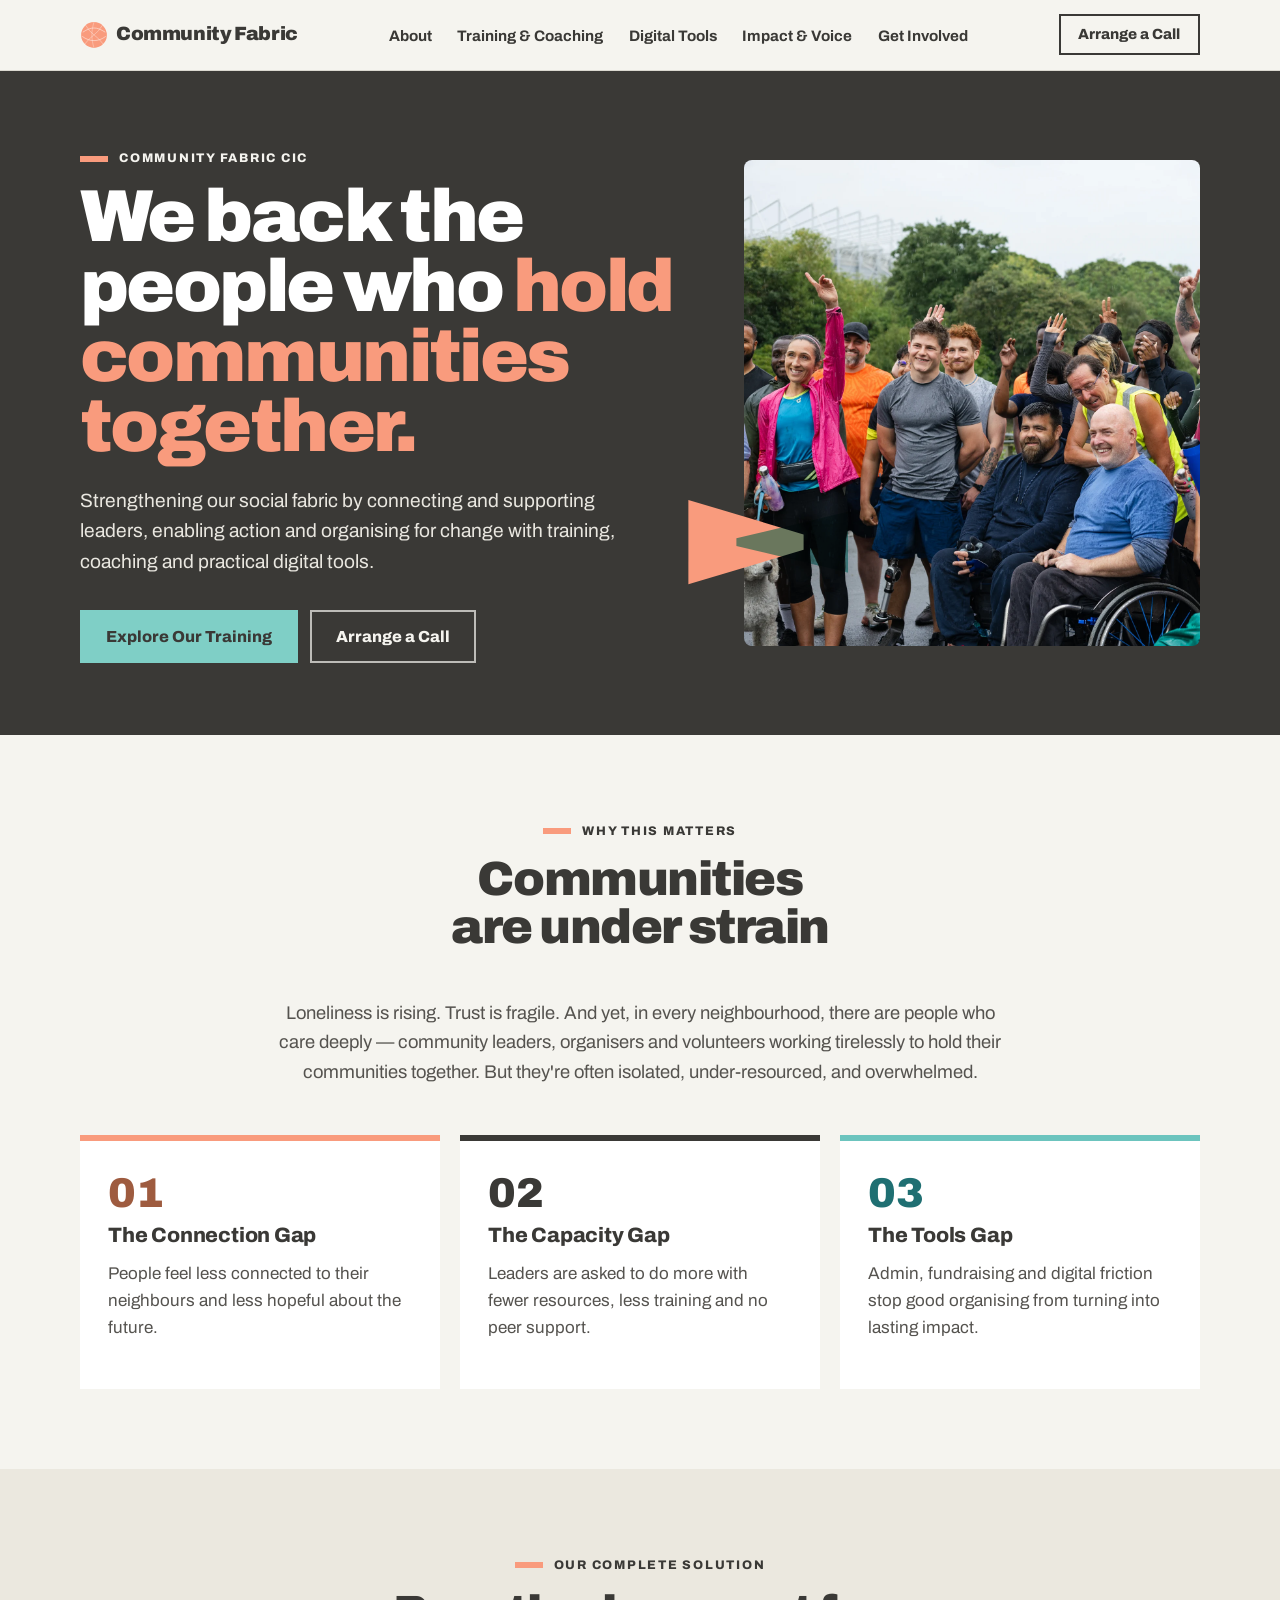
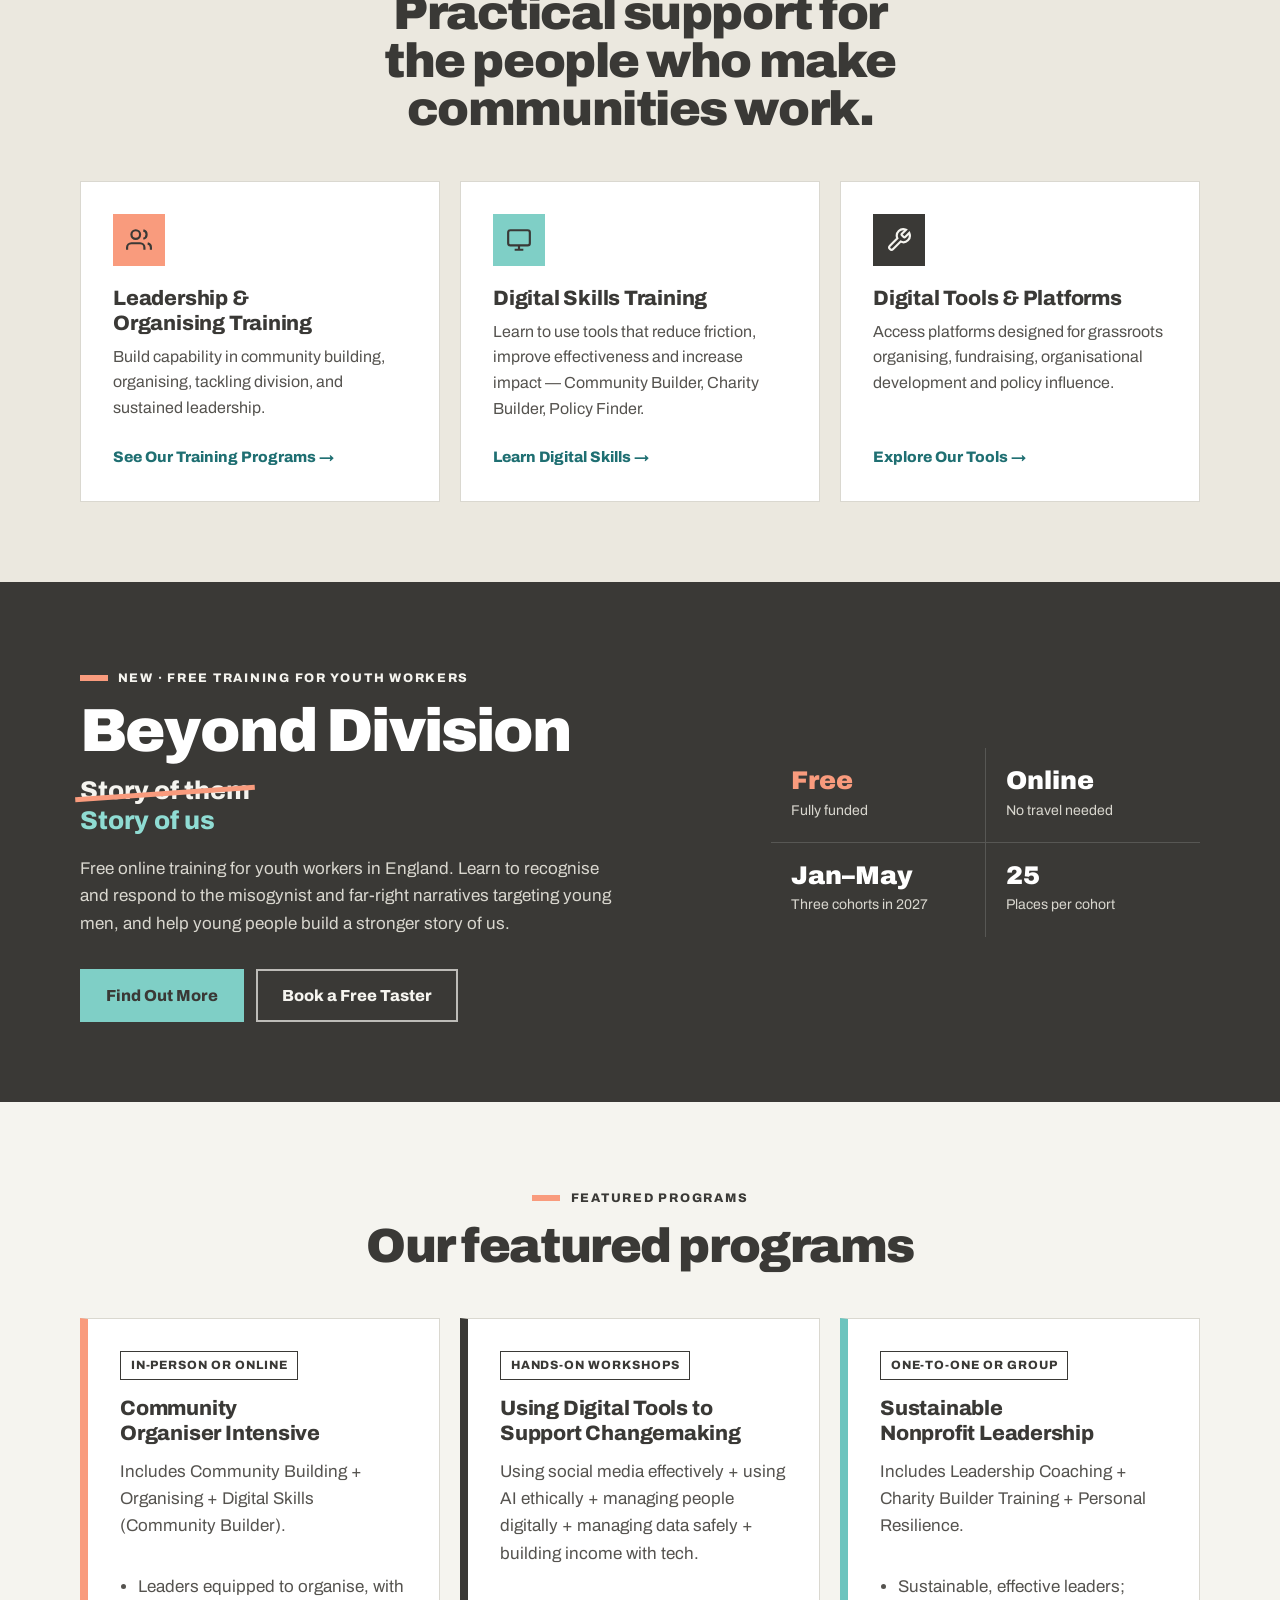
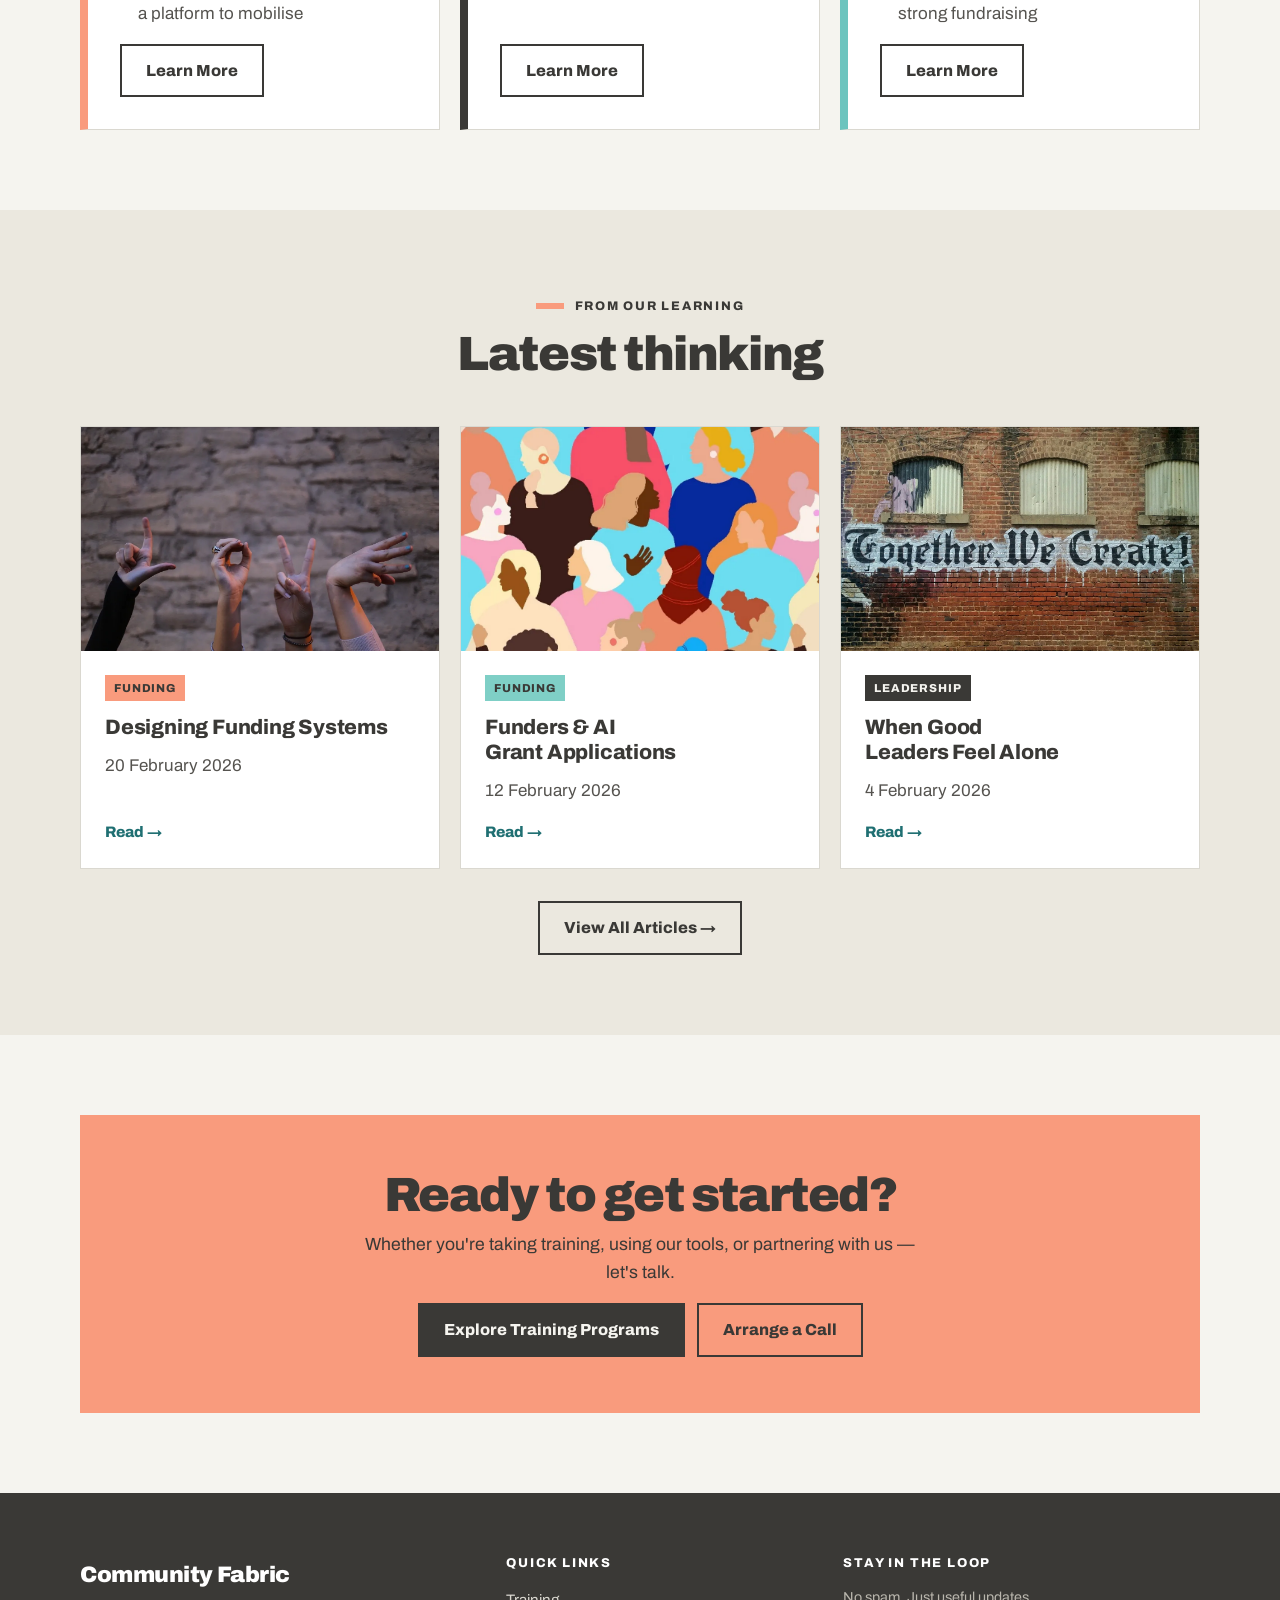
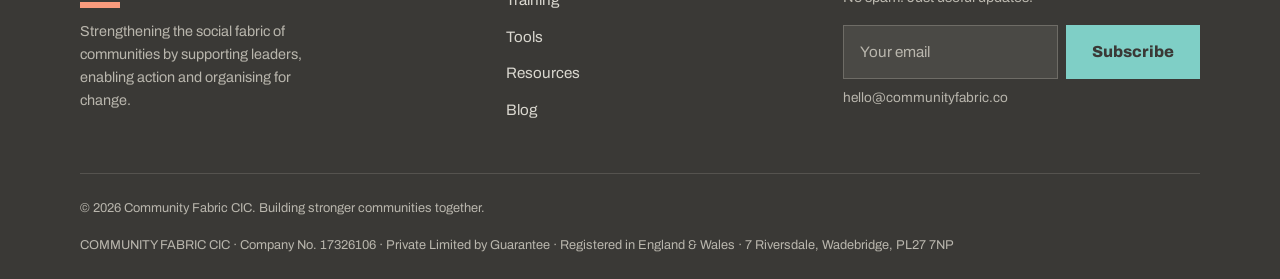
==== commit 2d81dedb: "Update home page hero subheading Co-Authored-By: Claude Opus 5.5 <noreply@anthropic.com>" ====
--- a/index.html
+++ b/index.html
@@ -45,7 +45,7 @@
         <div>
             <span class="eyebrow">Community Fabric CIC</span>
             <h1 id="home-title">We back the people who <span class="hl">hold communities together.</span></h1>
-            <p class="lead">Training, coaching and practical digital tools for people making a difference in their communities.</p>
+            <p class="lead">Strengthening our social fabric by connecting and supporting leaders, enabling action and organising for change with training, coaching and practical digital tools.</p>
             <div class="cta-row">
                 <a href="training.html" class="btn btn-primary">Explore Our Training</a>
                 <a href="get-involved.html#book-a-call" class="btn btn-secondary">Arrange a Call</a>
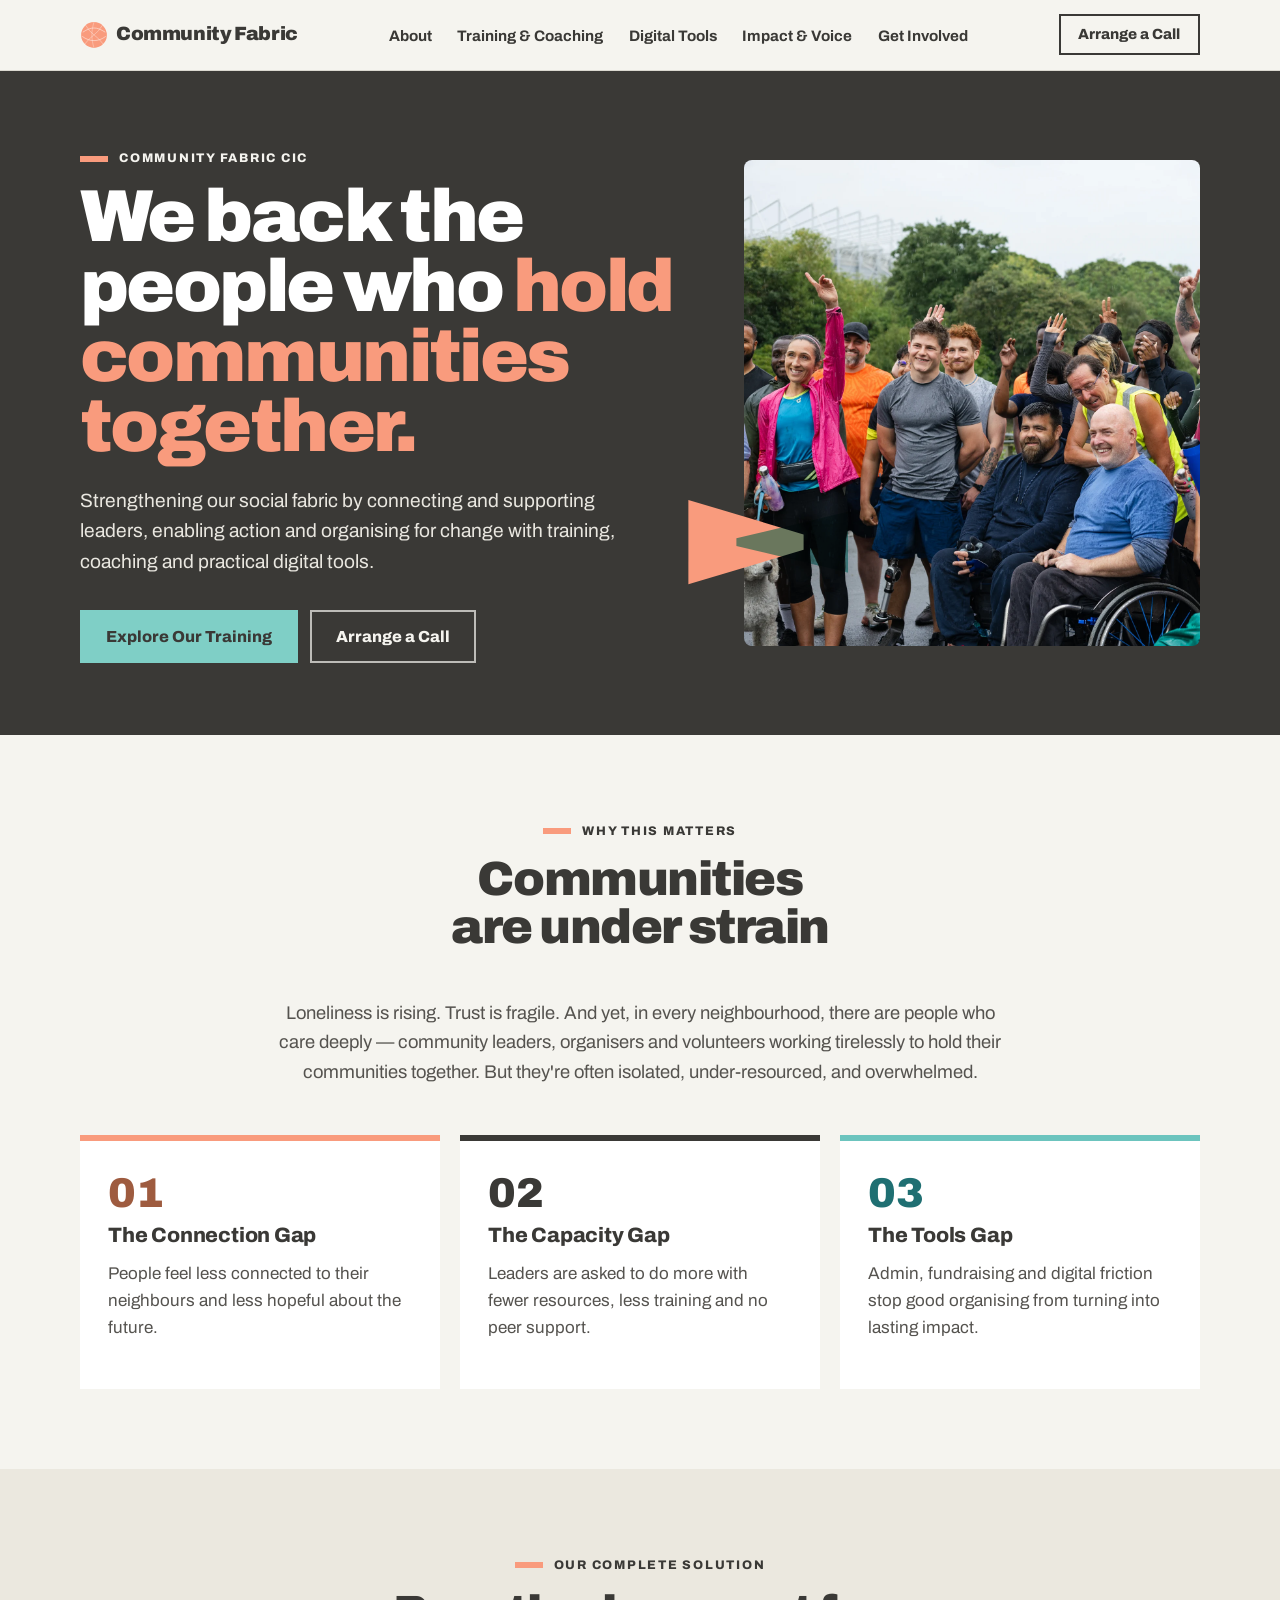
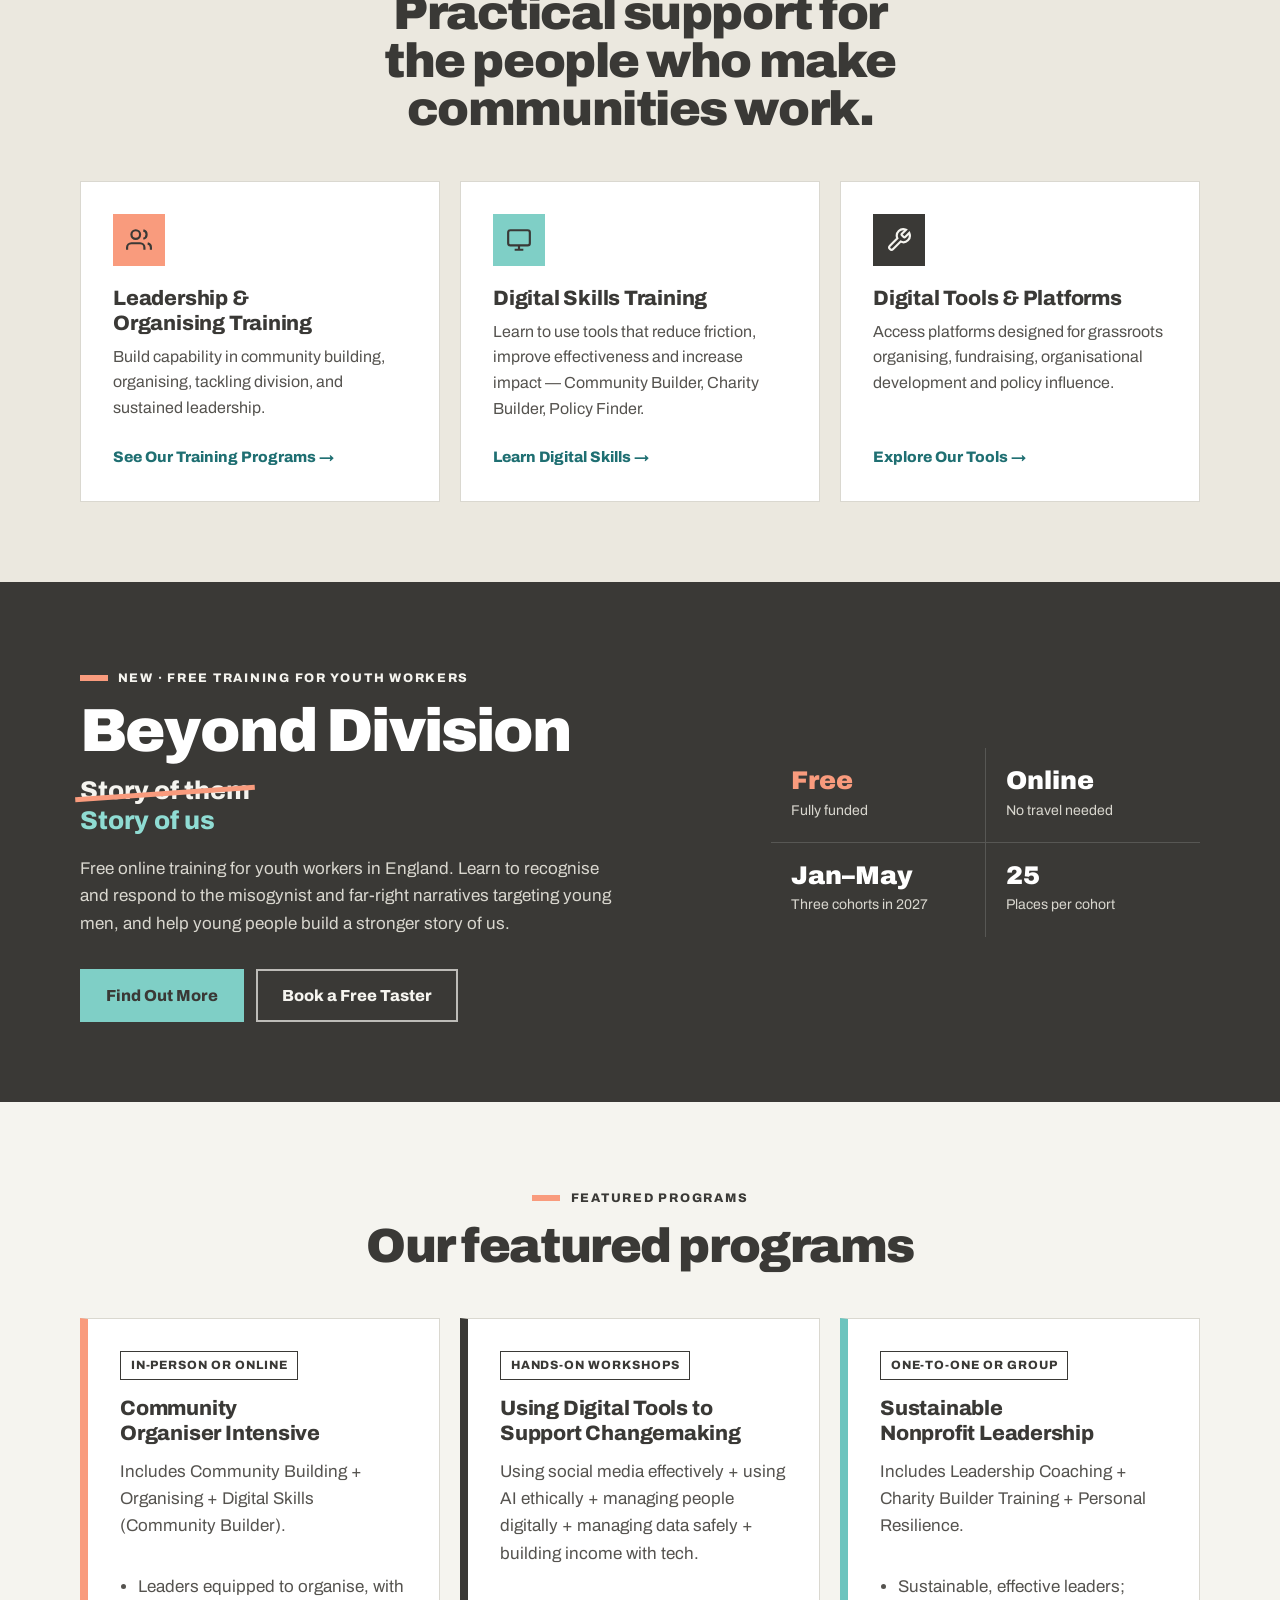
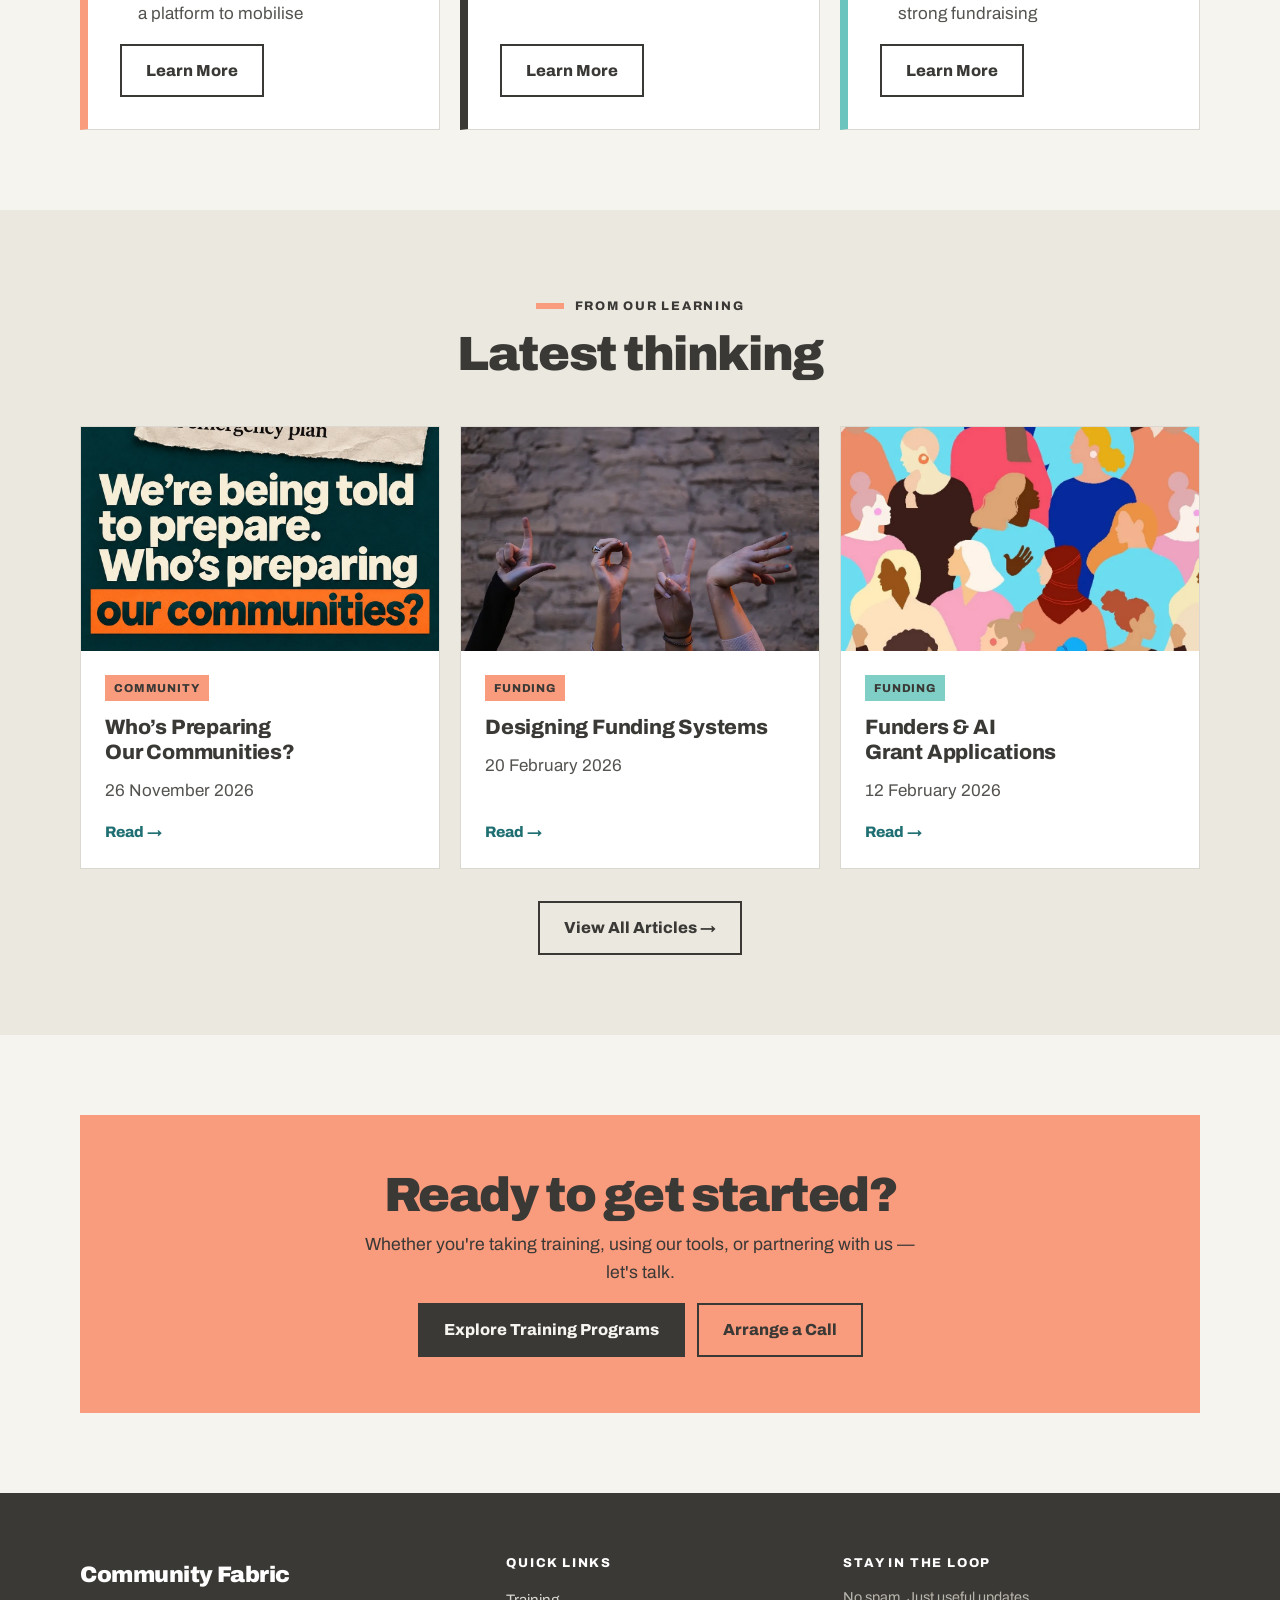
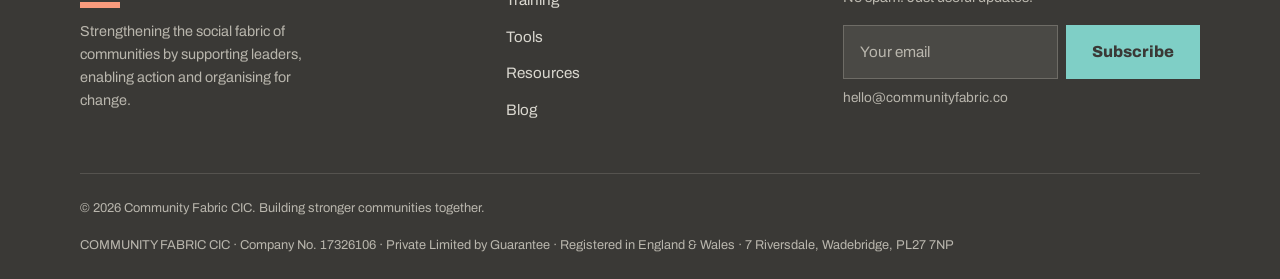
==== commit dfc6717d: "Add blog post: Who's Preparing Our Communities? Add the post with its poster image, list it first on" ====
--- a/index.html
+++ b/index.html
@@ -185,6 +185,15 @@
             <h2>Latest thinking</h2>
         </div>
         <div class="grid-3" id="latest-posts">
+            <a href="blog/whos-preparing-our-communities.html" class="post-card">
+                <div class="post-card-thumb"><img src="img/blog4.jpg" alt="" width="1122" height="1402" loading="lazy" decoding="async" style="object-position:50% 100%"></div>
+                <div class="post-card-body">
+                    <span class="post-card-tag">Community</span>
+                    <h3>Who’s Preparing Our Communities?</h3>
+                    <p>26 November 2026</p>
+                    <span class="card-link">Read →</span>
+                </div>
+            </a>
             <a href="blog/designing-funding-systems.html" class="post-card">
                 <div class="post-card-thumb"><picture><source srcset="img/comm10.webp" type="image/webp"><img src="img/comm10.jpg" alt="" width="1280" height="807" loading="lazy" decoding="async"></picture></div>
                 <div class="post-card-body">
@@ -200,15 +209,6 @@
                     <span class="post-card-tag teal">Funding</span>
                     <h3>Funders &amp; AI Grant Applications</h3>
                     <p>12 February 2026</p>
-                    <span class="card-link">Read →</span>
-                </div>
-            </a>
-            <a href="blog/when-good-leaders-feel-alone.html" class="post-card">
-                <div class="post-card-thumb"><picture><source srcset="img/comm7.webp" type="image/webp"><img src="img/comm7.jpg" alt="" width="1400" height="788" loading="lazy" decoding="async"></picture></div>
-                <div class="post-card-body">
-                    <span class="post-card-tag sage">Leadership</span>
-                    <h3>When Good Leaders Feel Alone</h3>
-                    <p>4 February 2026</p>
                     <span class="card-link">Read →</span>
                 </div>
             </a>
